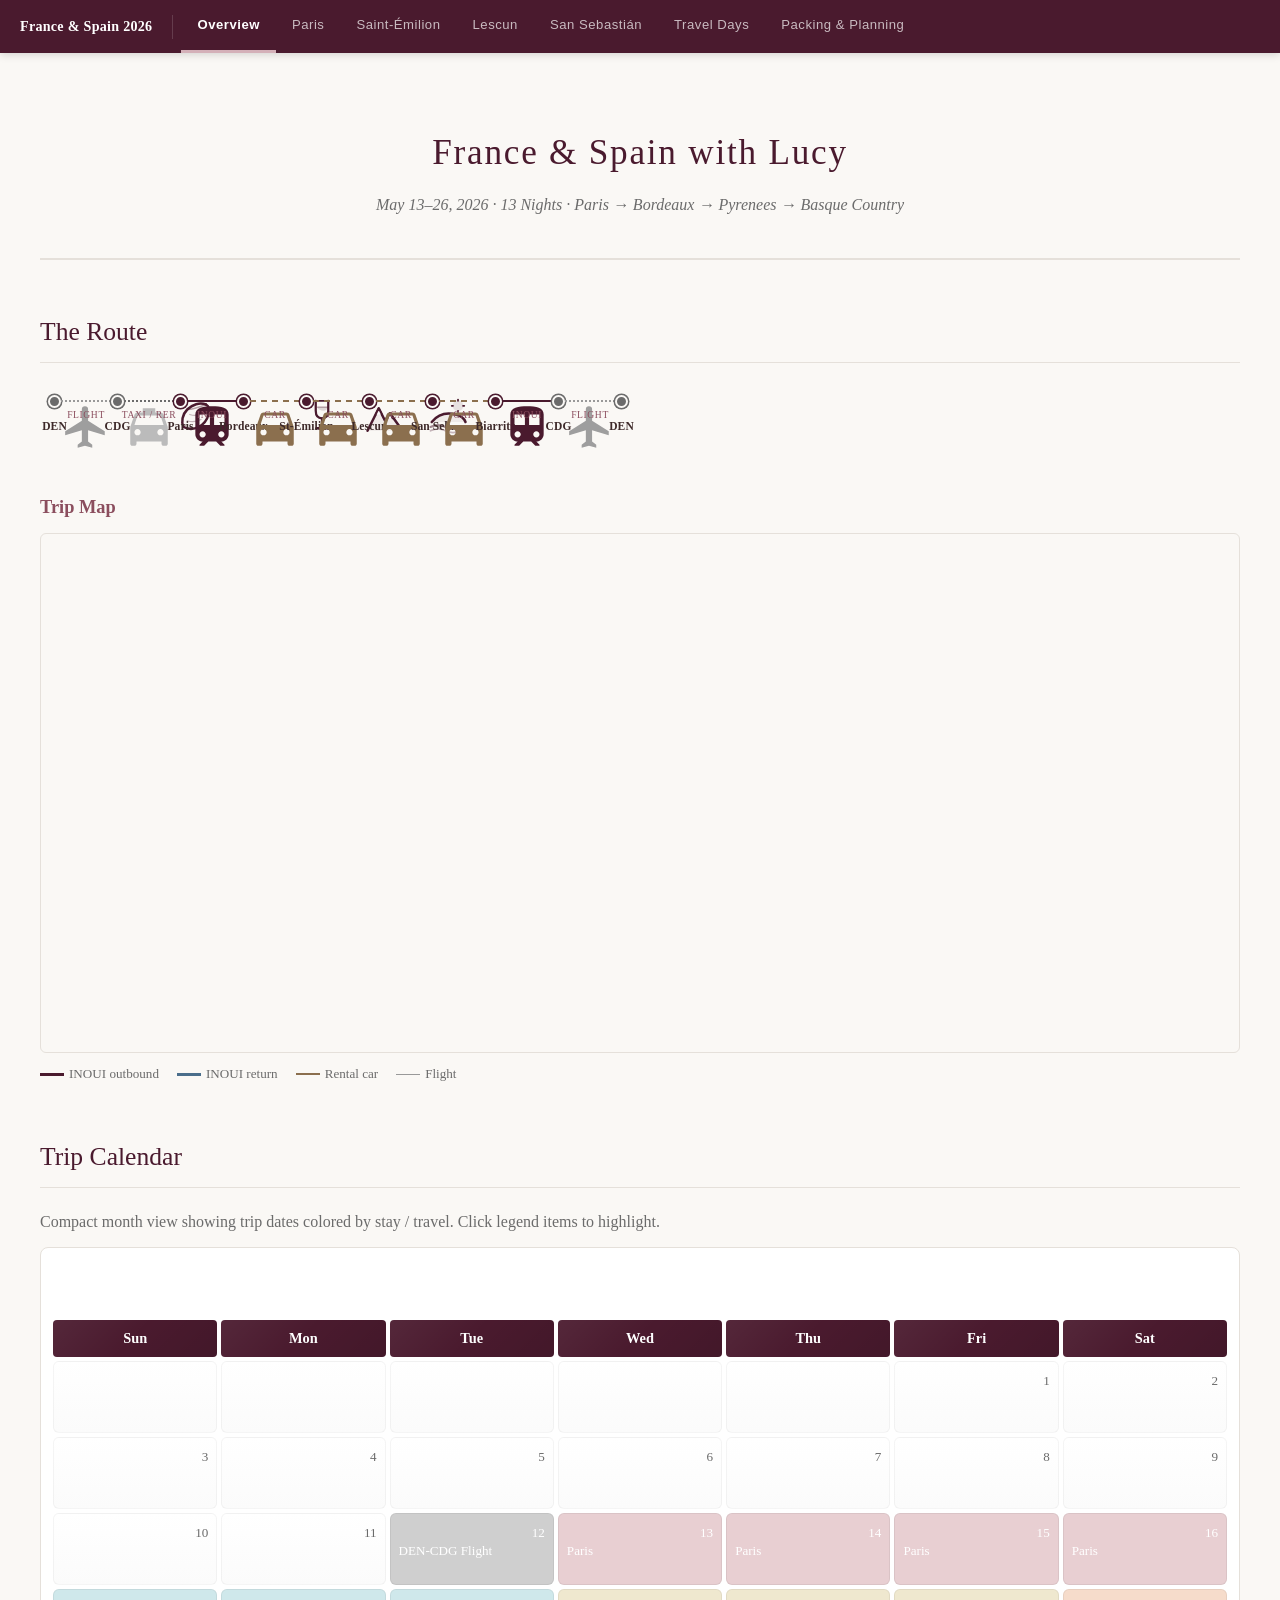
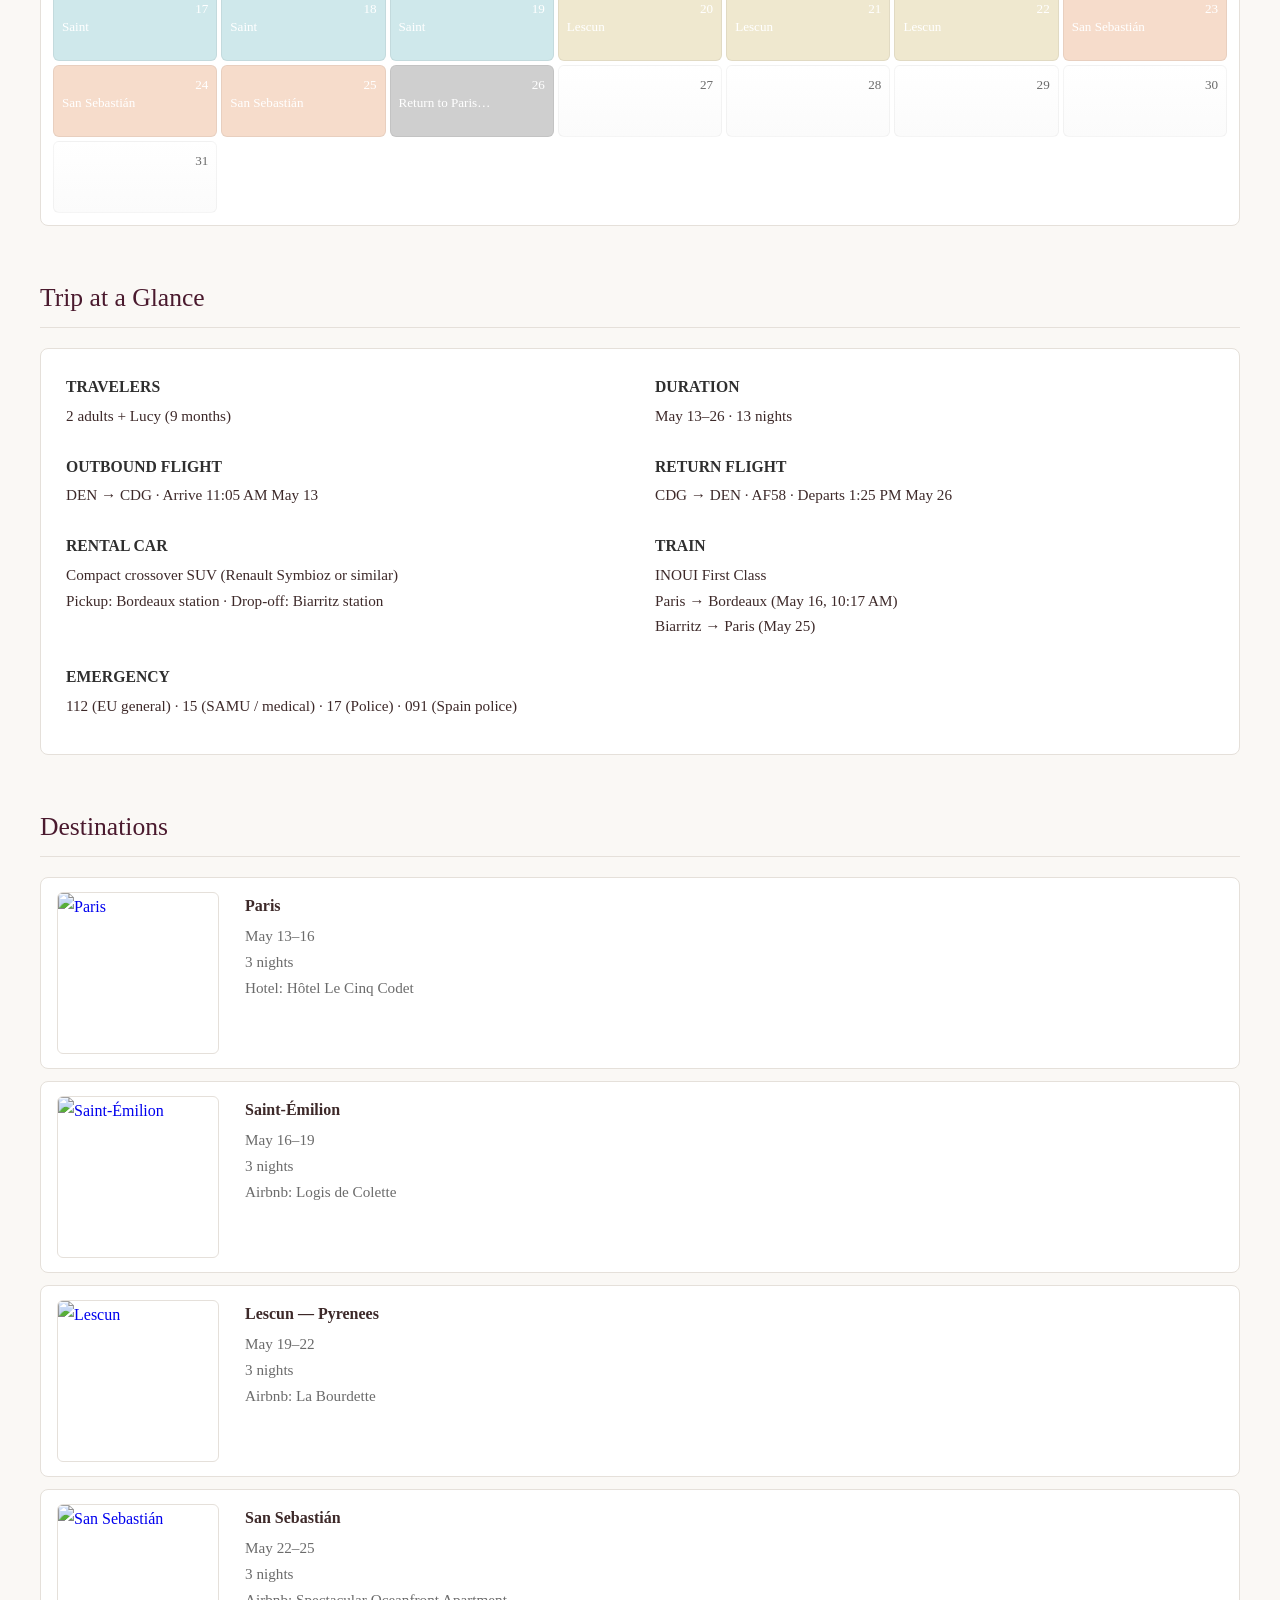
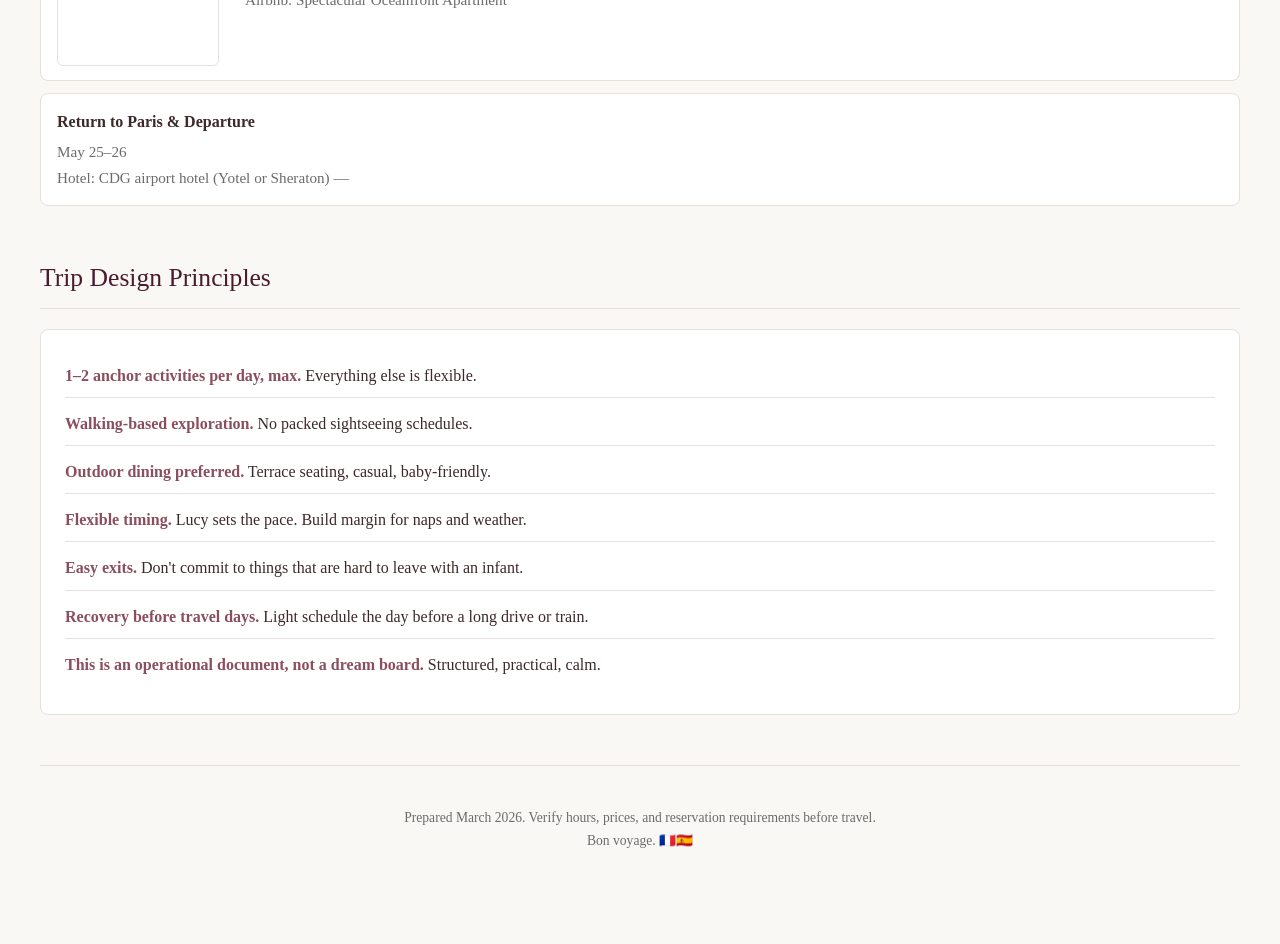
==== France_Spain_2026/index.html @ ffc5ddc9 "Calendar: remove legend, soften colors, full-width calendar, equal column widths" ====
<!DOCTYPE html>
<html lang="en">
<head>
<meta charset="UTF-8">
<meta name="viewport" content="width=device-width, initial-scale=1.0">
<title>France & Spain 2026 — Trip Overview</title>
<link rel="stylesheet" href="https://unpkg.com/leaflet@1.9.4/dist/leaflet.css" />
<script src="https://unpkg.com/leaflet@1.9.4/dist/leaflet.js"></script>
<link rel="stylesheet" href="styles.css">
<style>
/* Compact, readable quick-reference tables */
.compact-table{width:100%;border-collapse:separate;border-spacing:0;margin:8px 0;font-size:0.98em;}
.compact-table th{background:var(--cream);text-align:left;padding:8px 10px;font-weight:700;border-bottom:1px solid rgba(0,0,0,0.06);}
.compact-table td{padding:10px;border-bottom:1px solid rgba(0,0,0,0.04);vertical-align:top}
.compact-table tbody tr:nth-child(odd){background:rgba(0,0,0,0.02)}
.note{color:var(--muted);font-size:0.95em;line-height:1.3}
@media(max-width:720px){
  .compact-table thead{display:none}
  .compact-table, .compact-table tbody, .compact-table tr, .compact-table td{display:block;width:100%}
  .compact-table td{padding:8px 0;border-bottom:1px solid rgba(0,0,0,0.06)}
  .compact-table td:before{content:attr(data-label);font-weight:700;display:inline-block;width:110px}
}

/* Collapsible leg-card styling */
details.leg-card{background:white;border:1px solid var(--border);border-radius:8px;padding:8px;margin:12px 0}
details.leg-card summary{cursor:pointer;display:flex;align-items:flex-start;gap:10px;padding:6px 8px;list-style:none}
details.leg-card summary strong{font-size:1em}
details.leg-card .leg-body{padding:8px 0 0;color:var(--muted);font-size:0.95em}
details.leg-card[open]{box-shadow:0 4px 12px rgba(0,0,0,0.04)}

/* Field labels for reference cards (keep existing styling) */
.ref-card dt {
  font-weight:600;
  color:#2f2f2f;
  font-size:0.98em;
  letter-spacing:0.04px;
  margin-right:4px;
}

/* Field labels inside collapsed leg-card bodies: subtle, lowercase, dark grey */
details.leg-card .leg-body dt {
  font-weight:600;
  color:#4a4a4a;
  font-size:0.98em;
  letter-spacing:0.04px;
  margin-right:4px;
}


/* Destination thumbnail in summary */
.dest-thumb{width:162px;height:162px;object-fit:cover;border-radius:6px;border:1px solid var(--border);display:inline-block;margin-right:16px}

/* Lightbox for clickable thumbnails */
.dest-thumb{cursor:pointer}
.lightbox{position:fixed;inset:0;display:none;align-items:center;justify-content:center;background:rgba(0,0,0,0.75);z-index:2000}
.lightbox img{max-width:92%;max-height:86%;border-radius:8px;box-shadow:0 10px 30px rgba(0,0,0,0.6)}
.lightbox .close{position:absolute;top:18px;right:22px;color:white;font-size:22px;cursor:pointer}

/* Calendar styles */
#trip-calendar{display:grid;grid-template-columns:repeat(7,1fr);gap:6px;margin-top:12px}
.cal-day{background:linear-gradient(180deg, #fff 0%, #fbfbfb 100%);border:1px solid rgba(0,0,0,0.06);border-radius:8px;padding:8px;min-height:64px;position:relative}
.cal-day .day-num{position:absolute;top:6px;right:8px;font-size:0.85em;color:var(--muted)}
.event-pill{display:block;padding:6px 8px;border-radius:999px;color:white;font-weight:700;font-size:0.85em;margin-top:28px;white-space:nowrap;overflow:hidden;text-overflow:ellipsis}
.day-header{font-weight:700;text-align:center;color:var(--muted);font-size:0.9em}
#trip-calendar-wrap{border:1px solid var(--border);padding:12px;border-radius:8px;background:white}
#calendar-legend .legend-item{display:inline-flex;align-items:center;gap:8px;padding:6px 8px;border-radius:6px;border:1px solid rgba(0,0,0,0.04);background:#fff}
.legend-swatch{width:14px;height:14px;border-radius:3px;display:inline-block}

@media(max-width:720px){
  #trip-calendar{grid-template-columns:repeat(7,1fr);gap:6px}
  .cal-day{min-height:68px;padding:6px}
  .dest-thumb{width:96px;height:96px}
}

/* (two-column layout removed per user request) */

/* Tighter calendar: smaller cells, subtler pills */
#trip-calendar-wrap{max-width:none;width:100%}
#trip-calendar{display:grid;grid-template-columns:repeat(7,1fr);gap:4px;margin-top:10px;width:100%}
.cal-day{background:linear-gradient(180deg, #fff 0%, #fbfbfb 100%);border:1px solid rgba(0,0,0,0.04);border-radius:6px;padding:8px;min-height:72px;position:relative;transition:background 180ms ease;font-weight:400}
.cal-day .day-num{position:absolute;top:8px;right:8px;font-size:0.82em;color:var(--muted)}
.event-pill{display:block;padding:4px 6px;border-radius:6px;color:white;font-weight:700;font-size:0.78em;margin-top:22px;white-space:nowrap;overflow:hidden;text-overflow:ellipsis}
/* when a day is colored by JS, make the day number white for contrast */
.cal-day[style*="background:"] .day-num{color:#fff}
.event-label{color:#fff;font-weight:400}
/* Days of week header: white text on subtle dark band */
.day-header{font-weight:700;text-align:center;color:#fff;background:#4a1a2e;padding:6px 4px;border-radius:4px}

/* Hide legend entirely per preference */
#calendar-legend{display:none}
#calendar-legend .legend-item{display:inline-flex;align-items:center;gap:6px;padding:6px;border-radius:6px;border:1px solid rgba(0,0,0,0.04);background:#fff;font-size:0.88em}
.legend-swatch{width:12px;height:12px;border-radius:3px;display:inline-block}

</style>
</head>
<body>
<div class="container">

<!-- ========== HEADER ========== -->
<div class="hero">
  <h1>France &amp; Spain with Lucy</h1>
  <div class="subtitle">May 13–26, 2026 &middot; 13 Nights &middot; Paris → Bordeaux → Pyrenees → Basque Country</div>
</div>

<!-- ========== ROUTE OVERVIEW ========== -->
<section>
<h2>The Route</h2>

<div class="route-timeline">
  <div class="rt-stop muted"><span class="rt-name">DEN</span></div>
  <div class="rt-leg flight"><span class="rt-icon"><svg class="rt-svg" viewBox="0 0 24 24" fill="#9e9e9e"><path d="M21 16v-2l-8-5V3.5A1.5 1.5 0 0 0 11.5 2 1.5 1.5 0 0 0 10 3.5V9l-8 5v2l8-2.5V19l-2 1.5V22l3.5-1 3.5 1v-1.5L13 19v-5.5l8 2.5z"/></svg></span><span class="rt-mode">flight</span></div>
  <div class="rt-stop muted"><span class="rt-name">CDG</span></div>
  <div class="rt-leg transfer"><span class="rt-icon"><svg class="rt-svg" viewBox="0 0 24 24" fill="#bbb"><path d="M18.92 6.01C18.72 5.42 18.16 5 17.5 5H15V3H9v2H6.5c-.66 0-1.22.42-1.42 1.01L3 12v8c0 .55.45 1 1 1h1c.55 0 1-.45 1-1v-1h12v1c0 .55.45 1 1 1h1c.55 0 1-.45 1-1v-8l-2.08-5.99zM6.5 16c-.83 0-1.5-.67-1.5-1.5S5.67 13 6.5 13s1.5.67 1.5 1.5S7.33 16 6.5 16zm11 0c-.83 0-1.5-.67-1.5-1.5s.67-1.5 1.5-1.5 1.5.67 1.5 1.5-.67 1.5-1.5 1.5zM5 11l1.5-4.5h11L19 11H5z"/></svg></span><span class="rt-mode">taxi / RER</span></div>
  <div class="rt-stop stay"><span class="rt-dest-icon"><svg viewBox="0 0 32 32" width="40" height="40" fill="none" stroke="#4a1a2e" stroke-width="1.6" stroke-linecap="round" stroke-linejoin="round"><path d="M6 24 C4 20 5 14 9 10 C13 6 19 4 24 6" stroke-width="2"/><path d="M24 6 C26 7 27 10 26 14 C25 18 22 22 18 24 C14 26 10 26 6 24" stroke-width="2"/><path d="M9 10 C13 10 19 8 24 6" opacity="0.4" stroke-width="1.2"/><path d="M11 14 C14 15 18 15 22 13" opacity="0.3" stroke-width="1"/><path d="M9 19 C12 20 16 20 20 18" opacity="0.3" stroke-width="1"/></svg></span><span class="rt-name">Paris</span><span class="rt-nights"><span class="rt-nights-bars"><span class="rt-nights-bar"></span><span class="rt-nights-bar"></span><span class="rt-nights-bar"></span></span><span class="rt-nights-label">3 nights</span></span></div>
  <div class="rt-leg train"><span class="rt-icon"><svg class="rt-svg" viewBox="0 0 24 24" fill="#4a1a2e"><path d="M12 2c-4 0-8 .5-8 4v9.5C4 17.43 5.57 19 7.5 19L6 20.5v.5h2.23l2-2H14l2 2h2v-.5L16.5 19c1.93 0 3.5-1.57 3.5-3.5V6c0-3.5-3.58-4-8-4zM7.5 17c-.83 0-1.5-.67-1.5-1.5S6.67 14 7.5 14s1.5.67 1.5 1.5S8.33 17 7.5 17zm3.5-6H6V6h5v5zm2 0V6h5v5h-5zm3.5 6c-.83 0-1.5-.67-1.5-1.5s.67-1.5 1.5-1.5 1.5.67 1.5 1.5-.67 1.5-1.5 1.5z"/></svg></span><span class="rt-mode">INOUI</span></div>
  <div class="rt-stop"><span class="rt-name">Bordeaux</span></div>
  <div class="rt-leg car"><span class="rt-icon"><svg class="rt-svg" viewBox="0 0 24 24" fill="#8b6f4e"><path d="M18.92 6.01C18.72 5.42 18.16 5 17.5 5h-11c-.66 0-1.22.42-1.42 1.01L3 12v8c0 .55.45 1 1 1h1c.55 0 1-.45 1-1v-1h12v1c0 .55.45 1 1 1h1c.55 0 1-.45 1-1v-8l-2.08-5.99zM6.5 16c-.83 0-1.5-.67-1.5-1.5S5.67 13 6.5 13s1.5.67 1.5 1.5S7.33 16 6.5 16zm11 0c-.83 0-1.5-.67-1.5-1.5s.67-1.5 1.5-1.5 1.5.67 1.5 1.5-.67 1.5-1.5 1.5zM5 11l1.5-4.5h11L19 11H5z"/></svg></span><span class="rt-mode">car</span></div>
  <div class="rt-stop stay"><span class="rt-dest-icon"><svg viewBox="0 0 32 32" width="40" height="40" fill="none" stroke="#4a1a2e" stroke-linecap="round" stroke-linejoin="round"><path d="M11 3 L11 11 C11 15 13 17 16 17 C19 17 21 15 21 11 L21 3" stroke-width="1.8"/><path d="M11 3 L21 3" stroke-width="1.4"/><line x1="16" y1="17" x2="16" y2="25" stroke-width="1.8"/><line x1="11.5" y1="25" x2="20.5" y2="25" stroke-width="2"/><path d="M12 8 C13 10 15 11 17 11 C19 11 20 10 21 8" fill="#4a1a2e" opacity="0.15" stroke="none"/><path d="M12.5 8 L20.5 8" stroke-width="1" opacity="0.4"/></svg></span><span class="rt-name">St-Émilion</span><span class="rt-nights"><span class="rt-nights-bars"><span class="rt-nights-bar"></span><span class="rt-nights-bar"></span><span class="rt-nights-bar"></span></span><span class="rt-nights-label">3 nights</span></span></div>
  <div class="rt-leg car"><span class="rt-icon"><svg class="rt-svg" viewBox="0 0 24 24" fill="#8b6f4e"><path d="M18.92 6.01C18.72 5.42 18.16 5 17.5 5h-11c-.66 0-1.22.42-1.42 1.01L3 12v8c0 .55.45 1 1 1h1c.55 0 1-.45 1-1v-1h12v1c0 .55.45 1 1 1h1c.55 0 1-.45 1-1v-8l-2.08-5.99zM6.5 16c-.83 0-1.5-.67-1.5-1.5S5.67 13 6.5 13s1.5.67 1.5 1.5S7.33 16 6.5 16zm11 0c-.83 0-1.5-.67-1.5-1.5s.67-1.5 1.5-1.5 1.5.67 1.5 1.5-.67 1.5-1.5 1.5zM5 11l1.5-4.5h11L19 11H5z"/></svg></span><span class="rt-mode">car</span></div>
  <div class="rt-stop stay"><span class="rt-dest-icon"><svg viewBox="0 0 32 32" width="40" height="40" fill="none" stroke="#4a1a2e" stroke-linecap="round" stroke-linejoin="round"><path d="M2 27 L11 9 L16 19 L20 13 L30 27" stroke-width="2" fill="#4a1a2e" opacity="0.06"/><path d="M2 27 L11 9 L16 19 L20 13 L30 27" stroke-width="2"/><path d="M8.5 14 L11 9 L13.5 14" stroke-width="1.4" fill="white" opacity="0.9"/><path d="M18 17 L20 13 L22 17" stroke-width="1.4" fill="white" opacity="0.9"/></svg></span><span class="rt-name">Lescun</span><span class="rt-nights"><span class="rt-nights-bars"><span class="rt-nights-bar"></span><span class="rt-nights-bar"></span><span class="rt-nights-bar"></span></span><span class="rt-nights-label">3 nights</span></span></div>
  <div class="rt-leg car"><span class="rt-icon"><svg class="rt-svg" viewBox="0 0 24 24" fill="#8b6f4e"><path d="M18.92 6.01C18.72 5.42 18.16 5 17.5 5h-11c-.66 0-1.22.42-1.42 1.01L3 12v8c0 .55.45 1 1 1h1c.55 0 1-.45 1-1v-1h12v1c0 .55.45 1 1 1h1c.55 0 1-.45 1-1v-8l-2.08-5.99zM6.5 16c-.83 0-1.5-.67-1.5-1.5S5.67 13 6.5 13s1.5.67 1.5 1.5S7.33 16 6.5 16zm11 0c-.83 0-1.5-.67-1.5-1.5s.67-1.5 1.5-1.5 1.5.67 1.5 1.5-.67 1.5-1.5 1.5zM5 11l1.5-4.5h11L19 11H5z"/></svg></span><span class="rt-mode">car</span></div>
  <div class="rt-stop stay"><span class="rt-dest-icon"><svg viewBox="0 0 32 32" width="40" height="40" fill="none" stroke="#4a1a2e" stroke-linecap="round" stroke-linejoin="round"><circle cx="24" cy="7" r="3.5" stroke-width="1.6" fill="#4a1a2e" opacity="0.1"/><line x1="24" y1="2" x2="24" y2="3" stroke-width="1.4"/><line x1="24" y1="11" x2="24" y2="12" stroke-width="1.4"/><line x1="19" y1="7" x2="20" y2="7" stroke-width="1.4"/><line x1="28" y1="7" x2="29" y2="7" stroke-width="1.4"/><path d="M3 20 C8 14 14 12 22 14 C26 15 29 17 30 20" stroke-width="2" fill="#4a1a2e" opacity="0.06"/><path d="M3 20 C8 14 14 12 22 14 C26 15 29 17 30 20" stroke-width="2"/><path d="M2 24 C6 22 10 22 14 24 C18 26 22 26 26 24 C28 23 30 23 31 24" stroke-width="1.6" opacity="0.5"/><path d="M2 27 C6 25 10 25 14 27 C18 29 22 29 26 27 C28 26 30 26 31 27" stroke-width="1.4" opacity="0.3"/></svg></span><span class="rt-name">San Seb.</span><span class="rt-nights"><span class="rt-nights-bars"><span class="rt-nights-bar"></span><span class="rt-nights-bar"></span><span class="rt-nights-bar"></span></span><span class="rt-nights-label">3 nights</span></span></div>
  <div class="rt-leg car"><span class="rt-icon"><svg class="rt-svg" viewBox="0 0 24 24" fill="#8b6f4e"><path d="M18.92 6.01C18.72 5.42 18.16 5 17.5 5h-11c-.66 0-1.22.42-1.42 1.01L3 12v8c0 .55.45 1 1 1h1c.55 0 1-.45 1-1v-1h12v1c0 .55.45 1 1 1h1c.55 0 1-.45 1-1v-8l-2.08-5.99zM6.5 16c-.83 0-1.5-.67-1.5-1.5S5.67 13 6.5 13s1.5.67 1.5 1.5S7.33 16 6.5 16zm11 0c-.83 0-1.5-.67-1.5-1.5s.67-1.5 1.5-1.5 1.5.67 1.5 1.5-.67 1.5-1.5 1.5zM5 11l1.5-4.5h11L19 11H5z"/></svg></span><span class="rt-mode">car</span></div>
  <div class="rt-stop"><span class="rt-name">Biarritz</span></div>
  <div class="rt-leg train"><span class="rt-icon"><svg class="rt-svg" viewBox="0 0 24 24" fill="#4a1a2e"><path d="M12 2c-4 0-8 .5-8 4v9.5C4 17.43 5.57 19 7.5 19L6 20.5v.5h2.23l2-2H14l2 2h2v-.5L16.5 19c1.93 0 3.5-1.57 3.5-3.5V6c0-3.5-3.58-4-8-4zM7.5 17c-.83 0-1.5-.67-1.5-1.5S6.67 14 7.5 14s1.5.67 1.5 1.5S8.33 17 7.5 17zm3.5-6H6V6h5v5zm2 0V6h5v5h-5zm3.5 6c-.83 0-1.5-.67-1.5-1.5s.67-1.5 1.5-1.5 1.5.67 1.5 1.5-.67 1.5-1.5 1.5z"/></svg></span><span class="rt-mode">INOUI</span></div>
  <div class="rt-stop muted"><span class="rt-name">CDG</span></div>
  <div class="rt-leg flight"><span class="rt-icon"><svg class="rt-svg" viewBox="0 0 24 24" fill="#9e9e9e"><path d="M21 16v-2l-8-5V3.5A1.5 1.5 0 0 0 11.5 2 1.5 1.5 0 0 0 10 3.5V9l-8 5v2l8-2.5V19l-2 1.5V22l3.5-1 3.5 1v-1.5L13 19v-5.5l8 2.5z"/></svg></span><span class="rt-mode">flight</span></div>
  <div class="rt-stop muted"><span class="rt-name">DEN</span></div>
</div>

<!-- Full trip map -->
<h3>Trip Map</h3>
<div id="map-trip" class="day-map" style="height:520px;"></div>
<div class="map-legend">
  <span style="display:inline-flex;align-items:center;gap:5px;"><span style="display:inline-block;width:24px;height:3px;background:#4a1a2e;"></span> INOUI outbound</span>
  <span style="display:inline-flex;align-items:center;gap:5px;"><span style="display:inline-block;width:24px;height:3px;background:#4a6e8b;"></span> INOUI return</span>
  <span style="display:inline-flex;align-items:center;gap:5px;"><span style="display:inline-block;width:24px;height:3px;background:#8b6f4e;border-top:2px dashed #8b6f4e;height:0;"></span> Rental car</span>
  <span style="display:inline-flex;align-items:center;gap:5px;"><span style="display:inline-block;width:24px;height:3px;background:#999;border-top:1px dotted #999;height:0;"></span> Flight</span>
</div>
</section>

<!-- ========== TRIP CALENDAR ========== -->
<section>
<h2>Trip Calendar</h2>
<p style="margin-top:0;color:var(--muted);">Compact month view showing trip dates colored by stay / travel. Click legend items to highlight.</p>
  <div id="trip-calendar-wrap" style="max-width:100%;width:100%;">
  <div id="trip-calendar" aria-hidden="false"></div>
</div>
</section>

<!-- ========== TRIP AT A GLANCE ========== -->
<section>
<h2>Trip at a Glance</h2>

<dl class="ref-card">
  <div>
    <dt>Travelers</dt>
    <dd>2 adults + Lucy (9 months)</dd>
  </div>
  <div>
    <dt>Duration</dt>
    <dd>May 13–26 &middot; 13 nights</dd>
  </div>
  <div>
    <dt>Outbound Flight</dt>
    <dd>DEN → CDG &middot; Arrive 11:05 AM May 13</dd>
  </div>
  <div>
    <dt>Return Flight</dt>
    <dd>CDG → DEN &middot; AF58 &middot; Departs 1:25 PM May 26</dd>
  </div>
  <div>
    <dt>Rental Car</dt>
    <dd>Compact crossover SUV (Renault Symbioz or similar)<br>Pickup: Bordeaux station &middot; Drop-off: Biarritz station</dd>
  </div>
  <div>
    <dt>Train</dt>
    <dd>INOUI First Class<br>Paris → Bordeaux (May 16, 10:17 AM)<br>Biarritz → Paris (May 25)</dd>
  </div>
  <div class="full">
    <dt>Emergency</dt>
    <dd>112 (EU general) · 15 (SAMU / medical) · 17 (Police) · 091 (Spain police)</dd>
  </div>
</dl>
</section>

<!-- ========== DESTINATION CARDS ========== -->
<section>
<h2>Destinations</h2>

<!-- Paris -->
<dl class="leg-card">
  <h3><a href="paris.html"><svg viewBox="0 0 32 32" width="18" height="18" style="vertical-align:middle;margin-right:8px;" fill="none" stroke="#4a1a2e" stroke-width="1.6" stroke-linecap="round" stroke-linejoin="round"><path d="M6 24 C4 20 5 14 9 10 C13 6 19 4 24 6" stroke-width="2"/><path d="M24 6 C26 7 27 10 26 14 C25 18 22 22 18 24 C14 26 10 26 6 24" stroke-width="2"/><path d="M9 10 C13 10 19 8 24 6" opacity="0.4" stroke-width="1.2"/><path d="M11 14 C14 15 18 15 22 13" opacity="0.3" stroke-width="1"/><path d="M9 19 C12 20 16 20 20 18" opacity="0.3" stroke-width="1"/></svg>Paris</a></h3>
  <img src="paris_hotel.jpg" alt="Paris" style="display:block;max-width:140px;border-radius:8px;margin:8px 0;">
  <div>
    <dt>Dates</dt>
    <dd>May 13–16 &middot; 3 nights</dd>
  </div>
  <div>
    <dt>Lodging</dt>
    <dd><a href="https://2lcollection.com/en/cinq-codet.html?utm_source=google&utm_medium=performance_max&utm_campaign=pmax_meta_io&gad_source=1&gad_campaignid=23594792772&gbraid=0AAAAA-RV0hx1NMrc89rNOGt_bLStwegxd&gclid=Cj0KCQjwgr_NBhDFARIsAHiUWr784NmEJux1RLLdEJEQknwmftVxYiQOeCORzOwuMe1Gaf1Jjqu2FdQaAs78EALw_wcB" target="_blank" style="color:var(--accent);"><strong>Hôtel Le Cinq Codet</strong></a><br>Spa Suite<br>5 Rue Louis Codet, 75007</dd>
  </div>
  <div>
    <dt>Arrival</dt>
    <dd>CDG Airport &middot; Taxi or RER B to hotel</dd>
  </div>
  <div>
    <dt>Departure</dt>
    <dd>INOUI to Bordeaux &middot; 10:17 AM from Montparnasse</dd>
  </div>
  <div class="full">
    <dt>Climate</dt>
    <dd>50–66°F avg · Variable · 30–40% rain chance · 15+ hrs daylight</dd>
  </div>
  <div class="full">
    <dt>Anchors</dt>
    <dd>Eiffel Tower walk · Angelina hot chocolate · Louvre exterior · Pont Alexandre III · Notre-Dame · Seine at golden hour</dd>
  </div>
</dl>

<!-- Saint-Émilion -->
<dl class="leg-card">
  <h3><a href="saint-emilion.html"><svg viewBox="0 0 32 32" width="18" height="18" style="vertical-align:middle;margin-right:8px;" fill="none" stroke="#4a1a2e" stroke-linecap="round" stroke-linejoin="round"><path d="M11 3 L11 11 C11 15 13 17 16 17 C19 17 21 15 21 11 L21 3" stroke-width="1.8"/><path d="M11 3 L21 3" stroke-width="1.4"/><line x1="16" y1="17" x2="16" y2="25" stroke-width="1.8"/><line x1="11.5" y1="25" x2="20.5" y2="25" stroke-width="2"/><path d="M12 8 C13 10 15 11 17 11 C19 11 20 10 21 8" fill="#4a1a2e" opacity="0.15" stroke="none"/><path d="M12.5 8 L20.5 8" stroke-width="1" opacity="0.4"/></svg>Saint-Émilion</a></h3>
  <img src="saint_emilion_airbnb.avif" alt="Saint-Émilion" style="display:block;max-width:140px;border-radius:8px;margin:8px 0;">
  <div>
    <dt>Dates</dt>
    <dd>May 16–19 &middot; 3 nights</dd>
  </div>
  <div>
    <dt>Lodging</dt>
    <dd><a href="https://www.airbnb.com/rooms/49530637" target="_blank" style="color:var(--accent);"><strong>Logis de Colette</strong></a><br>7 Mazerat<br>Hosted by Xavier · Couvent des Jacobins</dd>
  </div>
  <div>
    <dt>Arrival</dt>
    <dd>INOUI Bordeaux → rental car → drive (~45 min)</dd>
  </div>
  <div>
    <dt>Departure</dt>
    <dd>Drive to Lescun (~3.5 hrs)</dd>
  </div>
  <div class="full">
    <dt>Climate</dt>
    <dd>55–72°F · Warmer than Paris · Expect sun with possible afternoon showers</dd>
  </div>
  <div class="full">
    <dt>Anchors</dt>
    <dd>Medieval village walk · Vineyard views · Wine tasting · Village dining</dd>
  </div>
</dl>

<!-- Lescun -->
<dl class="leg-card">
  <h3><a href="lescun.html"><svg viewBox="0 0 32 32" width="18" height="18" style="vertical-align:middle;margin-right:8px;" fill="none" stroke="#4a1a2e" stroke-linecap="round" stroke-linejoin="round"><path d="M2 27 L11 9 L16 19 L20 13 L30 27" stroke-width="2" fill="#4a1a2e" opacity="0.06"/><path d="M2 27 L11 9 L16 19 L20 13 L30 27" stroke-width="2"/><path d="M8.5 14 L11 9 L13.5 14" stroke-width="1.4" fill="white" opacity="0.9"/><path d="M18 17 L20 13 L22 17" stroke-width="1.4" fill="white" opacity="0.9"/></svg>Lescun — Pyrenees</a></h3>
  <img src="lescun_airbnb.jpeg" alt="Lescun" style="display:block;max-width:140px;border-radius:8px;margin:8px 0;">
  <div>
    <dt>Dates</dt>
    <dd>May 19–22 &middot; 3 nights</dd>
  </div>
  <div>
    <dt>Lodging</dt>
    <dd><a href="https://www.airbnb.com/rooms/868707663926540204" target="_blank" style="color:var(--accent);"><strong>La Bourdette</strong></a><br>1745 D340<br>Renovated sheepfold · Hosted by Thierry</dd>
  </div>
  <div>
    <dt>Arrival</dt>
    <dd>Drive from Saint-Émilion (~3.5 hrs)</dd>
  </div>
  <div>
    <dt>Departure</dt>
    <dd>Drive to San Sebastián (~2.5 hrs via Pamplona)</dd>
  </div>
  <div class="full">
    <dt>Climate</dt>
    <dd>45–65°F · Cool mornings · Mountain weather variable · Rain gear essential</dd>
  </div>
  <div class="full">
    <dt>Anchors</dt>
    <dd>Cirque de Lescun views · Day hikes with carrier · Village walks · Mountain quiet</dd>
  </div>
</dl>

<!-- San Sebastián -->
<dl class="leg-card">
  <h3><a href="san-sebastian.html"><svg viewBox="0 0 32 32" width="18" height="18" style="vertical-align:middle;margin-right:8px;" fill="none" stroke="#4a1a2e" stroke-linecap="round" stroke-linejoin="round"><circle cx="24" cy="7" r="3.5" stroke-width="1.6" fill="#4a1a2e" opacity="0.1"/><line x1="24" y1="2" x2="24" y2="3" stroke-width="1.4"/><line x1="24" y1="11" x2="24" y2="12" stroke-width="1.4"/><line x1="19" y1="7" x2="20" y2="7" stroke-width="1.4"/><line x1="28" y1="7" x2="29" y2="7" stroke-width="1.4"/><path d="M3 20 C8 14 14 12 22 14 C26 15 29 17 30 20" stroke-width="2" fill="#4a1a2e" opacity="0.06"/><path d="M3 20 C8 14 14 12 22 14 C26 15 29 17 30 20" stroke-width="2"/><path d="M2 24 C6 22 10 22 14 24 C18 26 22 26 26 24 C28 23 30 23 31 24" stroke-width="1.6" opacity="0.5"/><path d="M2 27 C6 25 10 25 14 27 C18 29 22 29 26 27 C28 26 30 26 31 27" stroke-width="1.4" opacity="0.3"/></svg>San Sebastián</a></h3>
  <img src="donostia_hero.png" alt="San Sebastián" style="display:block;max-width:140px;border-radius:8px;margin:8px 0;">
  <div>
    <dt>Dates</dt>
    <dd>May 22–25 &middot; 3 nights</dd>
  </div>
  <div>
    <dt>Lodging</dt>
    <dd><a href="https://www.airbnb.com/rooms/686750646965374617?source_impression_id=p3_1773153034_P3gl-lNBiRkUQobw" target="_blank" style="color:var(--accent);"><strong>Spectacular Oceanfront Apartment</strong></a><br>
    Free private parking · Check-in: 6:00 PM - 11:00 PM · Checkout before 11:00 AM<br>
    Mirakontxa Pasealekua, 17, Donostia-San Sebastian, Euskadi 20007</dd>
  </div>
  <div>
    <dt>Arrival</dt>
    <dd>Drive from Lescun (~2.5 hrs via Pamplona)</dd>
  </div>
  <div>
    <dt>Departure</dt>
    <dd>Drive to Biarritz (~35 min) → drop car → INOUI to Paris</dd>
  </div>
  <div class="full">
    <dt>Climate</dt>
    <dd>52–68°F · Coastal · Higher rain probability · Cool mornings</dd>
  </div>
  <div class="full">
    <dt>Anchors</dt>
    <dd>La Concha beach walk · Pintxos crawl · Monte Urgull · Parte Vieja (Old Town)</dd>
  </div>
</dl>

<!-- Travel / Return Day -->
<dl class="leg-card">
  <h3><a href="travel-days.html"><svg class="rt-svg" viewBox="0 0 24 24" width="18" height="18" style="vertical-align:middle;margin-right:8px;" fill="#9e9e9e"><path d="M21 16v-2l-8-5V3.5A1.5 1.5 0 0 0 11.5 2 1.5 1.5 0 0 0 10 3.5V9l-8 5v2l8-2.5V19l-2 1.5V22l3.5-1 3.5 1v-1.5L13 19v-5.5l8 2.5z"/></svg>Return to Paris &amp; Departure</a></h3>
  <div>
    <dt>Dates</dt>
    <dd>May 25–26</dd>
  </div>
  <div>
    <dt>Lodging</dt>
    <dd>CDG airport hotel (Yotel or Sheraton) — <em>not yet booked</em></dd>
  </div>
  <div class="full">
    <dt>Route</dt>
    <dd>San Sebastián → Biarritz (car drop) → INOUI to Paris Montparnasse (~4.5 hrs) → taxi to CDG hotel → fly home May 26</dd>
  </div>
</dl>

</section>

<!-- ========== DESIGN PRINCIPLES ========== -->
<section>
<h2>Trip Design Principles</h2>
<div style="background:white; border:1px solid var(--border); border-radius:8px; padding:24px; margin:16px 0;">
<ul style="list-style:none; margin:0; padding:0;">
  <li style="padding:8px 0; border-bottom:1px solid var(--border);"><strong style="color:var(--accent);">1–2 anchor activities per day, max.</strong> Everything else is flexible.</li>
  <li style="padding:8px 0; border-bottom:1px solid var(--border);"><strong style="color:var(--accent);">Walking-based exploration.</strong> No packed sightseeing schedules.</li>
  <li style="padding:8px 0; border-bottom:1px solid var(--border);"><strong style="color:var(--accent);">Outdoor dining preferred.</strong> Terrace seating, casual, baby-friendly.</li>
  <li style="padding:8px 0; border-bottom:1px solid var(--border);"><strong style="color:var(--accent);">Flexible timing.</strong> Lucy sets the pace. Build margin for naps and weather.</li>
  <li style="padding:8px 0; border-bottom:1px solid var(--border);"><strong style="color:var(--accent);">Easy exits.</strong> Don't commit to things that are hard to leave with an infant.</li>
  <li style="padding:8px 0; border-bottom:1px solid var(--border);"><strong style="color:var(--accent);">Recovery before travel days.</strong> Light schedule the day before a long drive or train.</li>
  <li style="padding:8px 0;"><strong style="color:var(--accent);">This is an operational document, not a dream board.</strong> Structured, practical, calm.</li>
</ul>
</div>
</section>

<!-- ========== FOOTER ========== -->
<div style="text-align:center; padding:40px 0 20px; border-top:1px solid var(--border); margin-top:50px;">
  <p style="font-size:0.85em; color:var(--muted);">Prepared March 2026. Verify hours, prices, and reservation requirements before travel.<br>
  Bon voyage. 🇫🇷🇪🇸</p>
</div>

</div>
<script>
(function() {
  var navy = '#4a1a2e';
  var returnBlue = '#4a6e8b';
  var carColor = '#8b6f4e';
  var flightColor = '#999';
  var tileUrl = 'https://{s}.basemaps.cartocdn.com/light_all/{z}/{x}/{y}{r}.png';
  var tileAttr = '&copy; <a href="https://www.openstreetmap.org/copyright">OSM</a> &copy; <a href="https://carto.com/">CARTO</a>';

  function svgIcon(svgHtml, size) {
    var s = size || 38;
    return L.divIcon({
      className: '',
      html: '<div style="width:' + s + 'px;height:' + s + 'px;display:flex;align-items:center;justify-content:center;background:white;border-radius:50%;border:2px solid #4a1a2e;box-shadow:0 1px 4px rgba(0,0,0,0.18);">' + svgHtml + '</div>',
      iconSize: [s, s],
      iconAnchor: [s/2, s/2],
      popupAnchor: [0, -s/2]
    });
  }

  // Locations
  var cdg     = [49.0097, 2.5479];
  var paris   = [48.8548, 2.3083];  // Le Cinq Codet
  var montpar = [48.8408, 2.3188];  // Gare Montparnasse
  var bordx   = [44.8270, -0.5580]; // Bordeaux Saint-Jean
  var stemil  = [44.8880, -0.1620]; // Logis de Colette
  var lescun  = [42.9440, -0.6340]; // La Bourdette
  var sanSeb  = [43.3183, -1.9850]; // San Sebastián
  var biarr   = [43.4690, -1.5580]; // Biarritz station

  var m = L.map('map-trip', {scrollWheelZoom: true}).setView([45.5, 0.5], 6);
  L.tileLayer(tileUrl, {attribution: tileAttr, maxZoom: 18}).addTo(m);

  // --- Markers ---
  L.marker(cdg, {icon: svgIcon('<svg viewBox=\"0 0 24 24\" width=\"18\" height=\"18\" fill=\"#666\"><path d=\"M21 16v-2l-8-5V3.5A1.5 1.5 0 0 0 11.5 2 1.5 1.5 0 0 0 10 3.5V9l-8 5v2l8-2.5V19l-2 1.5V22l3.5-1 3.5 1v-1.5L13 19v-5.5l8 2.5z\"/></svg>', 36)}).addTo(m).bindPopup('<strong>CDG Airport</strong><br>Arrive May 13 · Depart May 26');
  L.marker(paris, {icon: svgIcon('<svg viewBox=\"0 0 32 32\" width=\"22\" height=\"22\" fill=\"none\" stroke=\"#4a1a2e\" stroke-width=\"1.6\" stroke-linecap=\"round\" stroke-linejoin=\"round\"><path d=\"M6 24 C4 20 5 14 9 10 C13 6 19 4 24 6\" stroke-width=\"2\"/><path d=\"M24 6 C26 7 27 10 26 14 C25 18 22 22 18 24 C14 26 10 26 6 24\" stroke-width=\"2\"/><path d=\"M9 10 C13 10 19 8 24 6\" opacity=\"0.4\" stroke-width=\"1.2\"/><path d=\"M11 14 C14 15 18 15 22 13\" opacity=\"0.3\" stroke-width=\"1\"/><path d=\"M9 19 C12 20 16 20 20 18\" opacity=\"0.3\" stroke-width=\"1\"/></svg>', 42)}).addTo(m).bindPopup('<strong>Paris</strong><br>H\u00f4tel Le Cinq Codet<br>May 13\u201316 · 3 nights');
  L.marker(bordx, {icon: svgIcon('<svg viewBox=\"0 0 24 24\" width=\"18\" height=\"18\" fill=\"#4a1a2e\"><path d=\"M12 2c-4 0-8 .5-8 4v9.5C4 17.43 5.57 19 7.5 19L6 20.5v.5h2.23l2-2H14l2 2h2v-.5L16.5 19c1.93 0 3.5-1.57 3.5-3.5V6c0-3.5-3.58-4-8-4zM7.5 17c-.83 0-1.5-.67-1.5-1.5S6.67 14 7.5 14s1.5.67 1.5 1.5S8.33 17 7.5 17zm3.5-6H6V6h5v5zm2 0V6h5v5h-5zm3.5 6c-.83 0-1.5-.67-1.5-1.5s.67-1.5 1.5-1.5 1.5.67 1.5 1.5-.67 1.5-1.5 1.5z\"/></svg>', 34)}).addTo(m).bindPopup('<strong>Bordeaux Saint-Jean</strong><br>INOUI arrival · Car pickup');
  L.marker(stemil, {icon: svgIcon('<svg viewBox=\"0 0 32 32\" width=\"22\" height=\"22\" fill=\"none\" stroke=\"#4a1a2e\" stroke-linecap=\"round\" stroke-linejoin=\"round\"><path d=\"M11 3 L11 11 C11 15 13 17 16 17 C19 17 21 15 21 11 L21 3\" stroke-width=\"1.8\"/><path d=\"M11 3 L21 3\" stroke-width=\"1.4\"/><line x1=\"16\" y1=\"17\" x2=\"16\" y2=\"25\" stroke-width=\"1.8\"/><line x1=\"11.5\" y1=\"25\" x2=\"20.5\" y2=\"25\" stroke-width=\"2\"/><path d=\"M12 8 C13 10 15 11 17 11 C19 11 20 10 21 8\" fill=\"#4a1a2e\" opacity=\"0.15\" stroke=\"none\"/><path d=\"M12.5 8 L20.5 8\" stroke-width=\"1\" opacity=\"0.4\"/></svg>', 42)}).addTo(m).bindPopup('<strong>Saint-\u00c9milion</strong><br>Logis de Colette<br>May 16\u201319 · 3 nights');
  L.marker(lescun, {icon: svgIcon('<svg viewBox=\"0 0 32 32\" width=\"22\" height=\"22\" fill=\"none\" stroke=\"#4a1a2e\" stroke-linecap=\"round\" stroke-linejoin=\"round\"><path d=\"M2 27 L11 9 L16 19 L20 13 L30 27\" stroke-width=\"2\" fill=\"#4a1a2e\" opacity=\"0.06\"/><path d=\"M2 27 L11 9 L16 19 L20 13 L30 27\" stroke-width=\"2\"/><path d=\"M8.5 14 L11 9 L13.5 14\" stroke-width=\"1.4\" fill=\"white\" opacity=\"0.9\"/><path d=\"M18 17 L20 13 L22 17\" stroke-width=\"1.4\" fill=\"white\" opacity=\"0.9\"/></svg>', 42)}).addTo(m).bindPopup('<strong>Lescun</strong><br>La Bourdette<br>May 19\u201322 · 3 nights');
  L.marker(sanSeb, {icon: svgIcon('<svg viewBox=\"0 0 32 32\" width=\"22\" height=\"22\" fill=\"none\" stroke=\"#4a1a2e\" stroke-linecap=\"round\" stroke-linejoin=\"round\"><circle cx=\"24\" cy=\"7\" r=\"3.5\" stroke-width=\"1.6\" fill=\"#4a1a2e\" opacity=\"0.1\"/><line x1=\"24\" y1=\"2\" x2=\"24\" y2=\"3\" stroke-width=\"1.4\"/><line x1=\"24\" y1=\"11\" x2=\"24\" y2=\"12\" stroke-width=\"1.4\"/><line x1=\"19\" y1=\"7\" x2=\"20\" y2=\"7\" stroke-width=\"1.4\"/><line x1=\"28\" y1=\"7\" x2=\"29\" y2=\"7\" stroke-width=\"1.4\"/><path d=\"M3 20 C8 14 14 12 22 14 C26 15 29 17 30 20\" stroke-width=\"2\" fill=\"#4a1a2e\" opacity=\"0.06\"/><path d=\"M3 20 C8 14 14 12 22 14 C26 15 29 17 30 20\" stroke-width=\"2\"/><path d=\"M2 24 C6 22 10 22 14 24 C18 26 22 26 26 24 C28 23 30 23 31 24\" stroke-width=\"1.6\" opacity=\"0.5\"/><path d=\"M2 27 C6 25 10 25 14 27 C18 29 22 29 26 27 C28 26 30 26 31 27\" stroke-width=\"1.4\" opacity=\"0.3\"/></svg>', 42)}).addTo(m).bindPopup('<strong>San Sebasti\u00e1n</strong><br>May 22\u201325 · 3 nights');
  L.marker(biarr, {icon: svgIcon('<svg viewBox=\"0 0 24 24\" width=\"18\" height=\"18\" fill=\"#4a1a2e\"><path d=\"M12 2c-4 0-8 .5-8 4v9.5C4 17.43 5.57 19 7.5 19L6 20.5v.5h2.23l2-2H14l2 2h2v-.5L16.5 19c1.93 0 3.5-1.57 3.5-3.5V6c0-3.5-3.58-4-8-4zM7.5 17c-.83 0-1.5-.67-1.5-1.5S6.67 14 7.5 14s1.5.67 1.5 1.5S8.33 17 7.5 17zm3.5-6H6V6h5v5zm2 0V6h5v5h-5zm3.5 6c-.83 0-1.5-.67-1.5-1.5s.67-1.5 1.5-1.5 1.5.67 1.5 1.5-.67 1.5-1.5 1.5z\"/></svg>', 34)}).addTo(m).bindPopup('<strong>Biarritz</strong><br>Car drop-off · INOUI to Paris');

  // --- Flight legs (dotted, gray) ---
  L.polyline([cdg, paris], {
    color: flightColor, weight: 2, opacity: 0.5, dashArray: '4,8', lineCap: 'round'
  }).addTo(m);

  // --- INOUI legs (solid, navy) ---
  // Paris Montparnasse → Bordeaux Saint-Jean
  L.polyline([
    montpar, [48.45, 1.80], [47.80, 1.20], [47.00, 0.60],
    [46.30, 0.10], [45.60, -0.30], [45.10, -0.45], bordx
  ], {
    color: navy, weight: 3.5, opacity: 0.7, lineCap: 'round'
  }).addTo(m).bindPopup('<strong>INOUI Outbound</strong><br>Paris Montparnasse \u2192 Bordeaux<br>10:17 AM \u00b7 ~2h10');

  // Biarritz → Paris (return INOUI — offset east, steel blue)
  L.polyline([
    biarr, [43.72, -1.18], [44.22, -0.76], [44.82, -0.40],
    [45.52, -0.12], [46.32, 0.28], [47.02, 0.78],
    [47.82, 1.38], [48.48, 1.96], montpar
  ], {
    color: returnBlue, weight: 3.5, opacity: 0.7, lineCap: 'round'
  }).addTo(m).bindPopup('<strong>INOUI Return</strong><br>Biarritz \u2192 Paris<br>~4.5 hrs');

  // Label for INOUI
  var inouiLabel1 = L.divIcon({
    className: '',
    html: '<div style="font-size:11px;font-weight:700;color:#4a1a2e;background:rgba(255,255,255,0.9);padding:2px 6px;border-radius:4px;border:1px solid #4a1a2e;white-space:nowrap;">INOUI</div>',
    iconSize: [50, 20],
    iconAnchor: [25, 10]
  });
  L.marker([46.30, 0.10], {icon: inouiLabel1, interactive: false}).addTo(m);

  // --- Rental car legs (dashed, warm brown) ---
  // Bordeaux → Saint-Émilion (A630 ring road → A89 east → D936 via Libourne)
  L.polyline([
    [44.827, -0.558], [44.8457, -0.5386], [44.8533, -0.5384], [44.8586, -0.5302],
    [44.8633, -0.5299], [44.8683, -0.5047], [44.8673, -0.4488], [44.8778, -0.4175],
    [44.8752, -0.3993], [44.884, -0.3217], [44.8792, -0.2964], [44.8703, -0.2782],
    [44.8672, -0.2474], [44.8731, -0.2327], [44.8882, -0.2185], [44.9104, -0.2128],
    [44.9099, -0.1841], [44.8954, -0.1547]
  ], {
    color: carColor, weight: 3, opacity: 0.65, dashArray: '8,6', lineCap: 'round'
  }).addTo(m).bindPopup('<strong>Rental Car</strong><br>Bordeaux \u2192 Saint-\u00c9milion<br>~45 min');

  // Saint-Émilion → Lescun (A89 west → A630 → A62 south → A65 → Oloron → Aspe Valley)
  var oloron = [43.194, -0.616];
  L.polyline([
    [44.888, -0.1618], [44.6905, -0.0885], [44.5423, -0.2669], [44.5292, -0.1944],
    [44.4357, -0.2597], [44.3439, -0.2214], [44.29, -0.2303], [44.1078, -0.2789],
    [43.9401, -0.3921], [43.7772, -0.2732], [43.6372, -0.299], [43.5005, -0.2814],
    [43.3925, -0.3808], [43.3045, -0.3682], [43.1654, -0.4418], [43.1964, -0.6199],
    [43.0002, -0.5974], [42.935, -0.6341]
  ], {
    color: carColor, weight: 3, opacity: 0.65, dashArray: '8,6', lineCap: 'round'
  }).addTo(m).bindPopup('<strong>Rental Car</strong><br>Saint-\u00c9milion \u2192 Lescun<br>via Oloron-Sainte-Marie<br>~3.5 hrs');

  // Lescun → San Sebastián (D294 → N134 south → Somport → Canfranc → Jaca → Pamplona → AP-15)
  var canfranc = [42.752, -0.517];
  var jaca     = [42.570, -0.549];
  var pamplona = [42.812, -1.645];
  L.polyline([
    [42.935, -0.6341], [42.9298, -0.5813], [42.8592, -0.5486], [42.8092, -0.5595],
    [42.7516, -0.5153], [42.654, -0.559], [42.5666, -0.5544], [42.5562, -0.7859],
    [42.6104, -0.874], [42.6263, -1.0203], [42.6178, -1.2971], [42.7593, -1.6295],
    [42.8418, -1.6841], [42.9134, -1.8368], [42.9586, -1.8265], [43.0401, -1.952],
    [43.102, -1.9445], [43.1401, -1.9883], [43.128, -2.0793], [43.2251, -2.0252],
    [43.2683, -1.9573], [43.3183, -1.9849]
  ], {
    color: carColor, weight: 3, opacity: 0.65, dashArray: '8,6', lineCap: 'round'
  }).addTo(m).bindPopup('<strong>Rental Car</strong><br>Lescun \u2192 San Sebasti\u00e1n<br>via Canfranc, Pamplona<br>~4 hrs');

  // San Sebastián → Biarritz (A-8/E-70 coastal motorway)
  L.polyline([
    [43.3183, -1.9849], [43.3071, -1.9736], [43.3161, -1.9603], [43.3047, -1.8929],
    [43.3308, -1.7931], [43.3393, -1.7882], [43.3415, -1.7289], [43.3571, -1.7147],
    [43.3708, -1.6761], [43.3737, -1.6822], [43.3899, -1.6629], [43.4475, -1.5514],
    [43.4602, -1.5475], [43.4689, -1.558]
  ], {
    color: carColor, weight: 3, opacity: 0.65, dashArray: '8,6', lineCap: 'round'
  }).addTo(m).bindPopup('<strong>Rental Car</strong><br>San Sebasti\u00e1n \u2192 Biarritz<br>~35 min \u00b7 Car drop-off');

  // Label for rental car
  var carLabel = L.divIcon({
    className: '',
    html: '<div style="font-size:11px;font-weight:700;color:#8b6f4e;background:rgba(255,255,255,0.9);padding:2px 6px;border-radius:4px;border:1px solid #8b6f4e;white-space:nowrap;">Rental Car</div>',
    iconSize: [70, 20],
    iconAnchor: [35, 10]
  });
  L.marker([43.45, -0.35], {icon: carLabel, interactive: false}).addTo(m);

  // Fit bounds to show everything
  m.fitBounds([
    [42.30, -2.60],
    [49.30, 3.00]
  ], {padding: [30, 30]});
})();
</script>
<script src="nav.js"></script>
</body>
</html>
---- France_Spain_2026/styles.css ----
/* ============================================
   France & Spain 2026 — Shared Styles
   ============================================ */

:root {
  --navy: #4a1a2e;
  --warm: #3d2929;
  --cream: #faf8f5;
  --accent: #8b4e5e;
  --light-accent: #d4b0b8;
  --soft-blue: #7a4a5e;
  --muted: #6b6b6b;
  --border: #e5e0da;
  --highlight: #f0e4e8;
}

* { margin: 0; padding: 0; box-sizing: border-box; }

body {
  font-family: 'Georgia', 'Times New Roman', serif;
  color: var(--warm);
  background: var(--cream);
  line-height: 1.7;
  font-size: 16px;
}

.container {
  max-width: 1300px;
  margin: 0 auto;
  padding: 20px 40px 60px;
}

/* ===== Site Navigation ===== */
.site-nav {
  background: var(--navy);
  padding: 0;
  position: sticky;
  top: 0;
  z-index: 1000;
  box-shadow: 0 2px 8px rgba(0,0,0,0.15);
}
.site-nav-inner {
  max-width: 1300px;
  margin: 0 auto;
  display: flex;
  align-items: center;
  padding: 0 20px;
  gap: 0;
  overflow-x: auto;
  -webkit-overflow-scrolling: touch;
}
.site-nav a {
  color: rgba(255,255,255,0.7);
  text-decoration: none;
  font-family: 'Segoe UI', 'Helvetica', sans-serif;
  font-size: 0.82em;
  font-weight: 500;
  letter-spacing: 0.04em;
  padding: 14px 16px;
  white-space: nowrap;
  border-bottom: 3px solid transparent;
  transition: color 0.2s, border-color 0.2s;
}
.site-nav a:hover {
  color: white;
  border-bottom-color: rgba(255,255,255,0.3);
}
.site-nav a.active {
  color: white;
  border-bottom-color: var(--light-accent);
  font-weight: 600;
}
.site-nav .nav-title {
  font-weight: 700;
  font-size: 0.88em;
  color: white;
  padding-right: 20px;
  margin-right: 8px;
  border-right: 1px solid rgba(255,255,255,0.15);
  letter-spacing: 0.02em;
}

/* ===== Page Header ===== */
.hero {
  text-align: center;
  padding: 50px 20px 40px;
  border-bottom: 2px solid var(--border);
  margin-bottom: 40px;
}
.hero h1 {
  font-size: 2.2em;
  font-weight: 400;
  letter-spacing: 0.05em;
  color: var(--navy);
  margin-bottom: 8px;
}
.hero .subtitle {
  font-size: 1em;
  color: var(--muted);
  font-style: italic;
}

/* ===== In-Page Navigation ===== */
nav.toc {
  background: var(--highlight);
  border: 1px solid var(--border);
  border-radius: 6px;
  padding: 20px 25px;
  margin-bottom: 40px;
}
nav.toc h3 {
  font-size: 0.85em;
  text-transform: uppercase;
  letter-spacing: 0.1em;
  color: var(--muted);
  margin-bottom: 10px;
}
nav.toc ul { list-style: none; columns: 3; column-gap: 20px; }
nav.toc li { margin-bottom: 5px; break-inside: avoid; }
nav.toc a {
  color: var(--soft-blue);
  text-decoration: none;
  font-size: 0.95em;
}
nav.toc a:hover { text-decoration: underline; }

/* ===== Sections & Headings ===== */
h2 {
  font-size: 1.6em;
  font-weight: 400;
  color: var(--navy);
  border-bottom: 1px solid var(--border);
  padding-bottom: 8px;
  margin: 50px 0 20px;
}
h3 {
  font-size: 1.15em;
  font-weight: 600;
  color: var(--accent);
  margin: 25px 0 10px;
}
h4 {
  font-size: 1em;
  font-weight: 600;
  color: var(--warm);
  margin: 18px 0 8px;
}
p { margin-bottom: 12px; }

/* ===== Quick Reference Card ===== */
.ref-card {
  background: white;
  border: 1px solid var(--border);
  border-radius: 8px;
  padding: 25px;
  margin-bottom: 30px;
  display: grid;
  grid-template-columns: 1fr 1fr;
  gap: 15px 30px;
}
.ref-card .full { grid-column: 1 / -1; }
.ref-card dt {
  font-size: 0.75em;
  text-transform: uppercase;
  letter-spacing: 0.08em;
  color: var(--muted);
  margin-bottom: 2px;
}
.ref-card dd {
  font-size: 0.95em;
  margin-bottom: 10px;
}

/* ===== Day Sections ===== */
.day-header {
  background: var(--navy);
  color: white;
  padding: 32px 34px 26px;
  border-radius: 6px 6px 0 0;
  margin-top: 50px;
  position: relative;
  overflow: hidden;
}
.day-header::before {
  content: '';
  position: absolute;
  top: 0; left: 0; right: 0; bottom: 0;
  background: linear-gradient(135deg, rgba(255,255,255,0.06) 0%, transparent 50%, rgba(0,0,0,0.1) 100%);
  pointer-events: none;
}
.day-header .day-number {
  font-size: 0.85em;
  text-transform: uppercase;
  letter-spacing: 0.14em;
  color: rgba(255,255,255,0.85);
  margin-bottom: 6px;
  font-weight: 500;
}
.day-header h2 {
  color: white;
  border: none;
  margin: 0;
  padding: 0;
  font-size: 1.9em;
  letter-spacing: -0.01em;
  font-weight: 700;
  line-height: 1.15;
}
.day-header .day-sub {
  font-size: 1.25em;
  color: var(--light-accent);
  font-style: italic;
  margin-top: 8px;
  letter-spacing: 0.01em;
  font-weight: 300;
}
.day-body {
  border: 1px solid var(--border);
  border-top: none;
  border-radius: 0 0 6px 6px;
  padding: 25px;
  background: white;
  margin-bottom: 30px;
}

/* ===== Timeline ===== */
.timeline {
  border-left: 2px solid var(--light-accent);
  padding-left: 20px;
  margin: 15px 0 20px;
}
.timeline .time-block {
  margin-bottom: 16px;
  position: relative;
}
.timeline .time-block::before {
  content: '';
  width: 8px;
  height: 8px;
  background: var(--accent);
  border-radius: 50%;
  position: absolute;
  left: -24px;
  top: 7px;
}
.timeline .time-block.optional {
  opacity: 0.82;
}
.timeline .time-block.optional::before {
  background: transparent;
  border: 2px solid var(--accent);
  width: 8px;
  height: 8px;
  left: -25px;
}

/* Collapsible time-blocks */
.timeline details.time-block {
  margin-bottom: 16px;
}
.timeline details.time-block > summary {
  cursor: pointer;
  list-style: none;
  display: flex;
  align-items: center;
  gap: 6px;
}
.timeline details.time-block > summary::-webkit-details-marker { display: none; }
.timeline details.time-block > summary::after {
  content: '\25B6';
  font-size: 0.55em;
  color: var(--muted);
  margin-left: 6px;
  transition: transform 0.2s;
  display: inline-block;
}
.timeline details[open].time-block > summary::after {
  transform: rotate(90deg);
}
.timeline details.time-block .tb-body {
  margin-top: 6px;
  padding-left: 2px;
}

/* ===== Tags ===== */
.optional-tag {
  display: inline-block;
  background: var(--highlight);
  color: var(--accent);
  font-size: 0.7em;
  font-family: 'Segoe UI', 'Helvetica', sans-serif;
  text-transform: uppercase;
  letter-spacing: 0.08em;
  padding: 2px 8px;
  border-radius: 3px;
  margin-left: 8px;
  vertical-align: middle;
  font-weight: 600;
}
.core-tag {
  display: inline-block;
  background: var(--navy);
  color: white;
  font-size: 0.7em;
  font-family: 'Segoe UI', 'Helvetica', sans-serif;
  text-transform: uppercase;
  letter-spacing: 0.08em;
  padding: 2px 8px;
  border-radius: 3px;
  margin-left: 8px;
  vertical-align: middle;
  font-weight: 600;
}
.time-label {
  font-weight: 700;
  color: var(--accent);
  font-size: 0.9em;
  font-family: 'Segoe UI', 'Helvetica', sans-serif;
}

/* ===== Info Boxes ===== */
.tip {
  background: var(--highlight);
  border-left: 3px solid var(--accent);
  padding: 12px 16px;
  margin: 15px 0;
  font-size: 0.93em;
  border-radius: 0 4px 4px 0;
}
.tip strong { color: var(--accent); }

.backup {
  background: #f0f4f8;
  border-left: 3px solid var(--soft-blue);
  padding: 12px 16px;
  margin: 15px 0;
  font-size: 0.93em;
  border-radius: 0 4px 4px 0;
}
.backup strong { color: var(--soft-blue); }

/* ===== Food Recommendations ===== */
.food-rec {
  background: white;
  border: 1px solid var(--border);
  border-radius: 6px;
  padding: 15px 18px;
  margin: 12px 0;
}
.food-rec .name {
  font-weight: 700;
  color: var(--warm);
}
.food-rec .address {
  font-size: 0.85em;
  color: var(--muted);
  font-family: 'Segoe UI', 'Helvetica', sans-serif;
}
.food-rec .name .food-icon {
  margin-right: 5px;
  font-style: normal;
}
.food-rec .note {
  font-size: 0.9em;
  margin-top: 4px;
}
details.food-section {
  margin: 18px 0;
  border: 1px solid var(--border);
  border-radius: 8px;
  background: white;
  overflow: hidden;
}
details.food-section > summary {
  cursor: pointer;
  font-size: 1.1em;
  font-weight: 700;
  color: var(--navy);
  padding: 12px 16px;
  list-style: none;
  background: var(--cream);
  border-bottom: 1px solid var(--border);
  display: flex;
  align-items: center;
  gap: 8px;
  user-select: none;
}
details.food-section:not([open]) > summary {
  border-bottom: none;
}
details.food-section > summary:hover {
  background: var(--highlight);
}
details.food-section > summary::-webkit-details-marker { display: none; }
details.food-section > summary::before {
  content: '\25B8';
  color: var(--accent);
  font-size: 0.85em;
  display: inline-block;
  transition: transform 0.2s;
}
details.food-section[open] > summary::before {
  transform: rotate(90deg);
}
details.food-section > .food-rec {
  margin: 0;
  border-radius: 0;
  border: none;
  border-bottom: 1px solid var(--border);
}
details.food-section > .food-rec:last-of-type {
  border-bottom: none;
}

/* ===== Packing List ===== */
.pack-section {
  background: white;
  border: 1px solid var(--border);
  border-radius: 6px;
  padding: 20px;
  margin: 15px 0;
}
.pack-section h4 {
  margin-top: 0;
  color: var(--accent);
}
.pack-section ul {
  list-style: none;
  padding: 0;
}
.pack-section li {
  padding: 3px 0 3px 22px;
  position: relative;
  font-size: 0.93em;
}
.pack-section li::before {
  content: '\2610';
  position: absolute;
  left: 0;
  color: var(--muted);
}

/* ===== Images ===== */
.photo {
  width: 100%;
  max-width: 520px;
  border-radius: 6px;
  margin: 15px 0;
  box-shadow: 0 2px 8px rgba(0,0,0,0.1);
}
.photo-caption {
  text-align: center;
  font-size: 0.82em;
  color: var(--muted);
  font-style: italic;
  margin-top: -8px;
  margin-bottom: 15px;
}

/* ===== Maps ===== */
.map-container {
  margin: 15px 0;
  border-radius: 6px;
  overflow: hidden;
  border: 1px solid var(--border);
}
.map-container iframe {
  width: 100%;
  height: 350px;
  border: none;
}
.day-map {
  height: 420px;
  width: 100%;
  border-radius: 6px;
  border: 1px solid var(--border);
  margin: 10px 0;
  z-index: 0;
}
.map-legend {
  font-size: 0.82em;
  color: var(--muted);
  margin: 6px 0 10px;
  display: flex;
  gap: 18px;
  align-items: center;
}
.map-legend span {
  display: inline-flex;
  align-items: center;
  gap: 5px;
}

/* ===== Lists ===== */
ul, ol { margin-left: 20px; margin-bottom: 12px; }
li { margin-bottom: 4px; }

/* ===== Trip Leg Cards (Overview page) ===== */
.leg-card {
  background: white;
  border: 1px solid var(--border);
  border-radius: 8px;
  padding: 24px;
  margin: 16px 0;
  display: grid;
  grid-template-columns: 1fr 1fr;
  gap: 12px 30px;
  transition: box-shadow 0.2s;
}
.leg-card:hover {
  box-shadow: 0 2px 12px rgba(0,0,0,0.06);
}
.leg-card .full { grid-column: 1 / -1; }
.leg-card h3 {
  grid-column: 1 / -1;
  margin: 0 0 4px 0;
  font-size: 1.3em;
}
.leg-card h3 a {
  color: var(--accent);
  text-decoration: none;
}
.leg-card h3 a:hover {
  text-decoration: underline;
}
.leg-card dt {
  font-size: 0.72em;
  text-transform: uppercase;
  letter-spacing: 0.08em;
  color: var(--muted);
  margin-bottom: 2px;
}
.leg-card dd {
  font-size: 0.93em;
  margin-bottom: 8px;
}

/* ===== Route Timeline ===== */
.route-timeline {
  display: flex;
  align-items: center;
  margin: 20px 0 44px;
  padding: 12px 8px 40px;
  overflow-x: auto;
  -webkit-overflow-scrolling: touch;
}
.rt-stop {
  width: 13px; height: 13px; min-width: 13px;
  border-radius: 50%;
  background: var(--navy);
  border: 2.5px solid var(--cream);
  box-shadow: 0 0 0 1.5px var(--navy);
  position: relative;
  flex-shrink: 0;
}
.rt-stop.muted {
  background: var(--muted);
  box-shadow: 0 0 0 1.5px var(--muted);
}
.rt-name {
  position: absolute;
  top: 20px; left: 50%;
  transform: translateX(-50%);
  font-size: 0.72em; font-weight: 600;
  color: var(--warm);
  white-space: nowrap;
  letter-spacing: 0.01em;
}
.rt-leg {
  flex: 0 0 50px;
  height: 0;
  position: relative;
}
.rt-leg.flight   { border-top: 2px dotted #999; }
.rt-leg.car      { border-top: 2.5px dashed #8b6f4e; }
.rt-leg.train    { border-top: 2.5px solid var(--navy); }
.rt-leg.transfer { border-top: 2px dotted var(--muted); }
.rt-mode {
  position: absolute;
  top: 5px; left: 50%;
  transform: translateX(-50%);
  font-size: 0.6em;
  color: var(--accent);
  text-transform: uppercase;
  letter-spacing: 0.6px;
  white-space: nowrap;
}

/* ===== Print ===== */
@media print {
  .site-nav { display: none; }
  body { font-size: 11pt; }
  .container { max-width: 100%; padding: 0; }
  .day-header { background: #333 !important; -webkit-print-color-adjust: exact; print-color-adjust: exact; }
  .map-container { display: none; }
  .photo { max-height: 250px; object-fit: cover; }
  nav.toc { break-inside: avoid; }
}

/* ===== Responsive ===== */
@media (max-width: 960px) {
  .container { max-width: 800px; padding: 20px 30px 60px; }
  nav.toc ul { columns: 2; }
  .photo { max-width: 100%; }
  .ref-card { grid-template-columns: 1fr; }
  .leg-card { grid-template-columns: 1fr; }
}
@media (max-width: 600px) {
  .container { padding: 15px; }
  .ref-card { grid-template-columns: 1fr; }
  .leg-card { grid-template-columns: 1fr; }
  nav.toc ul { columns: 1; }
  .hero h1 { font-size: 1.6em; }
  .site-nav-inner { padding: 0 10px; }
  .site-nav a { padding: 12px 10px; font-size: 0.75em; }
}
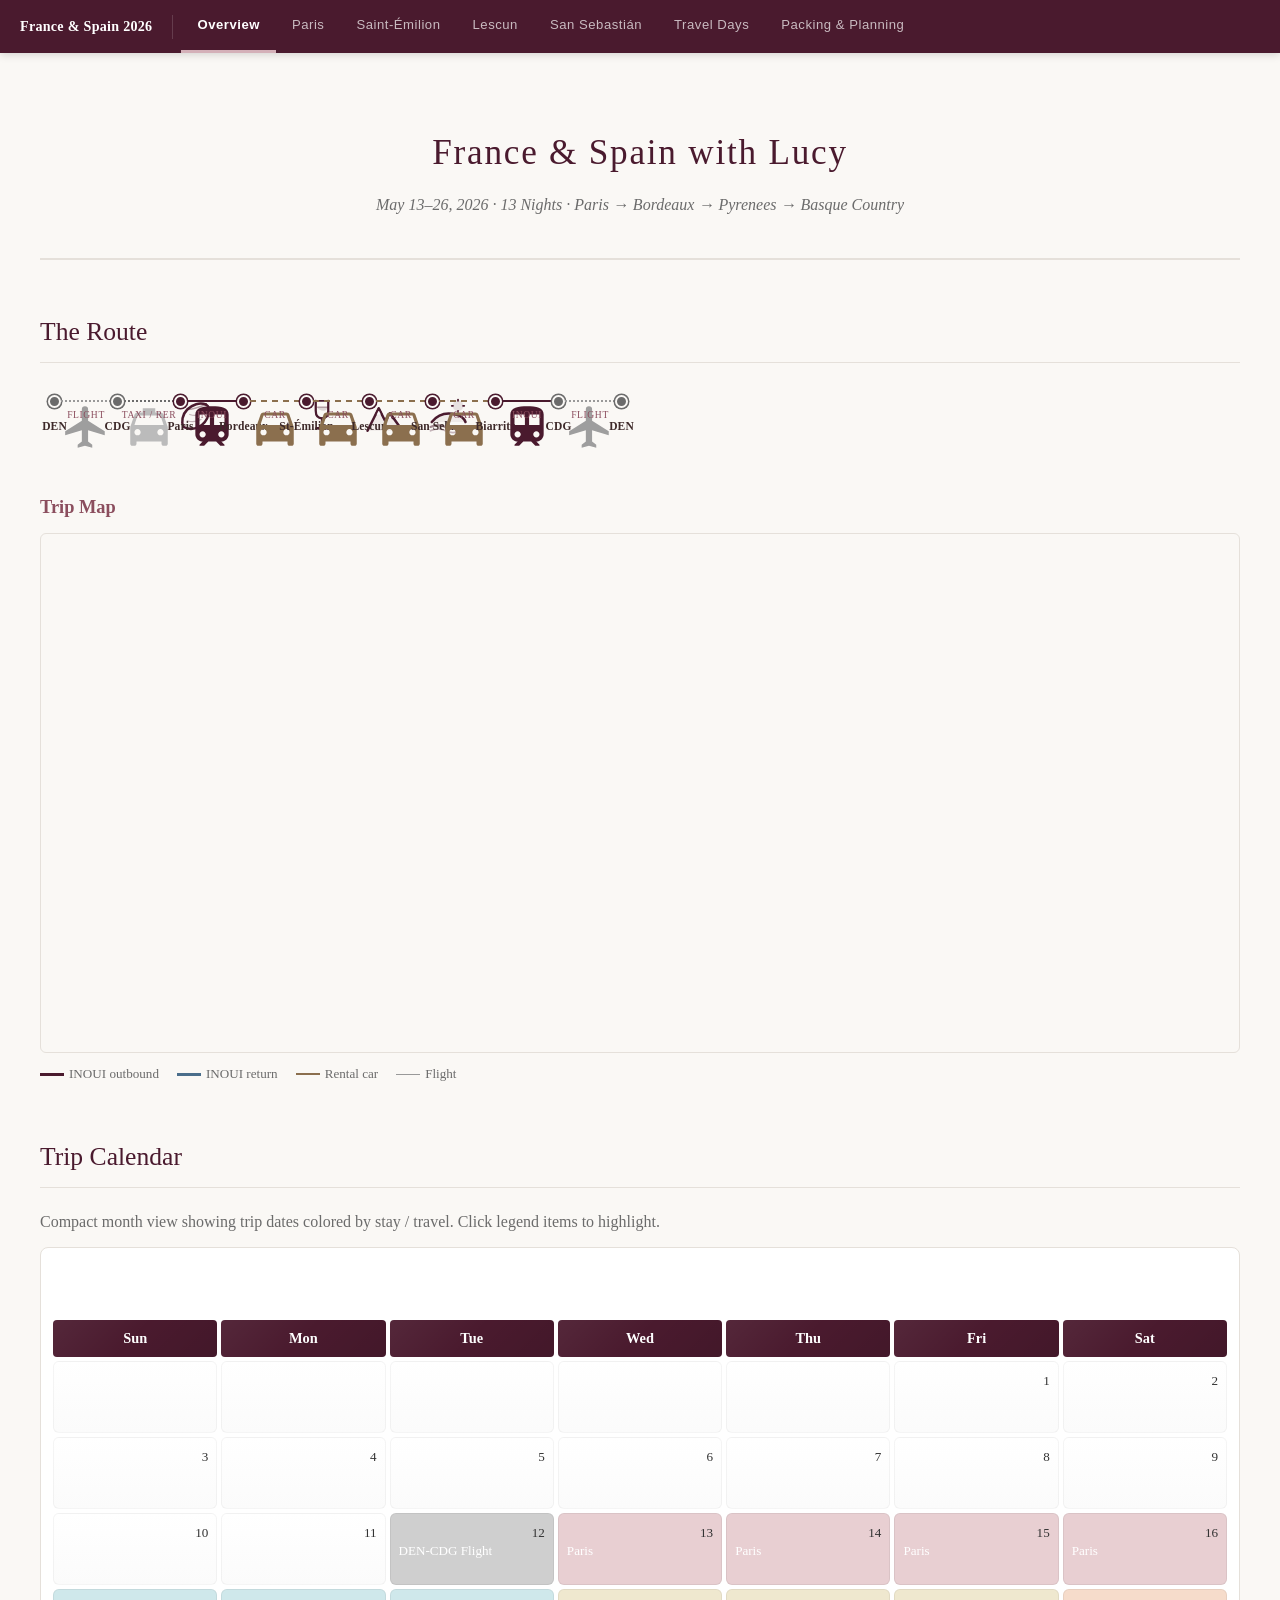
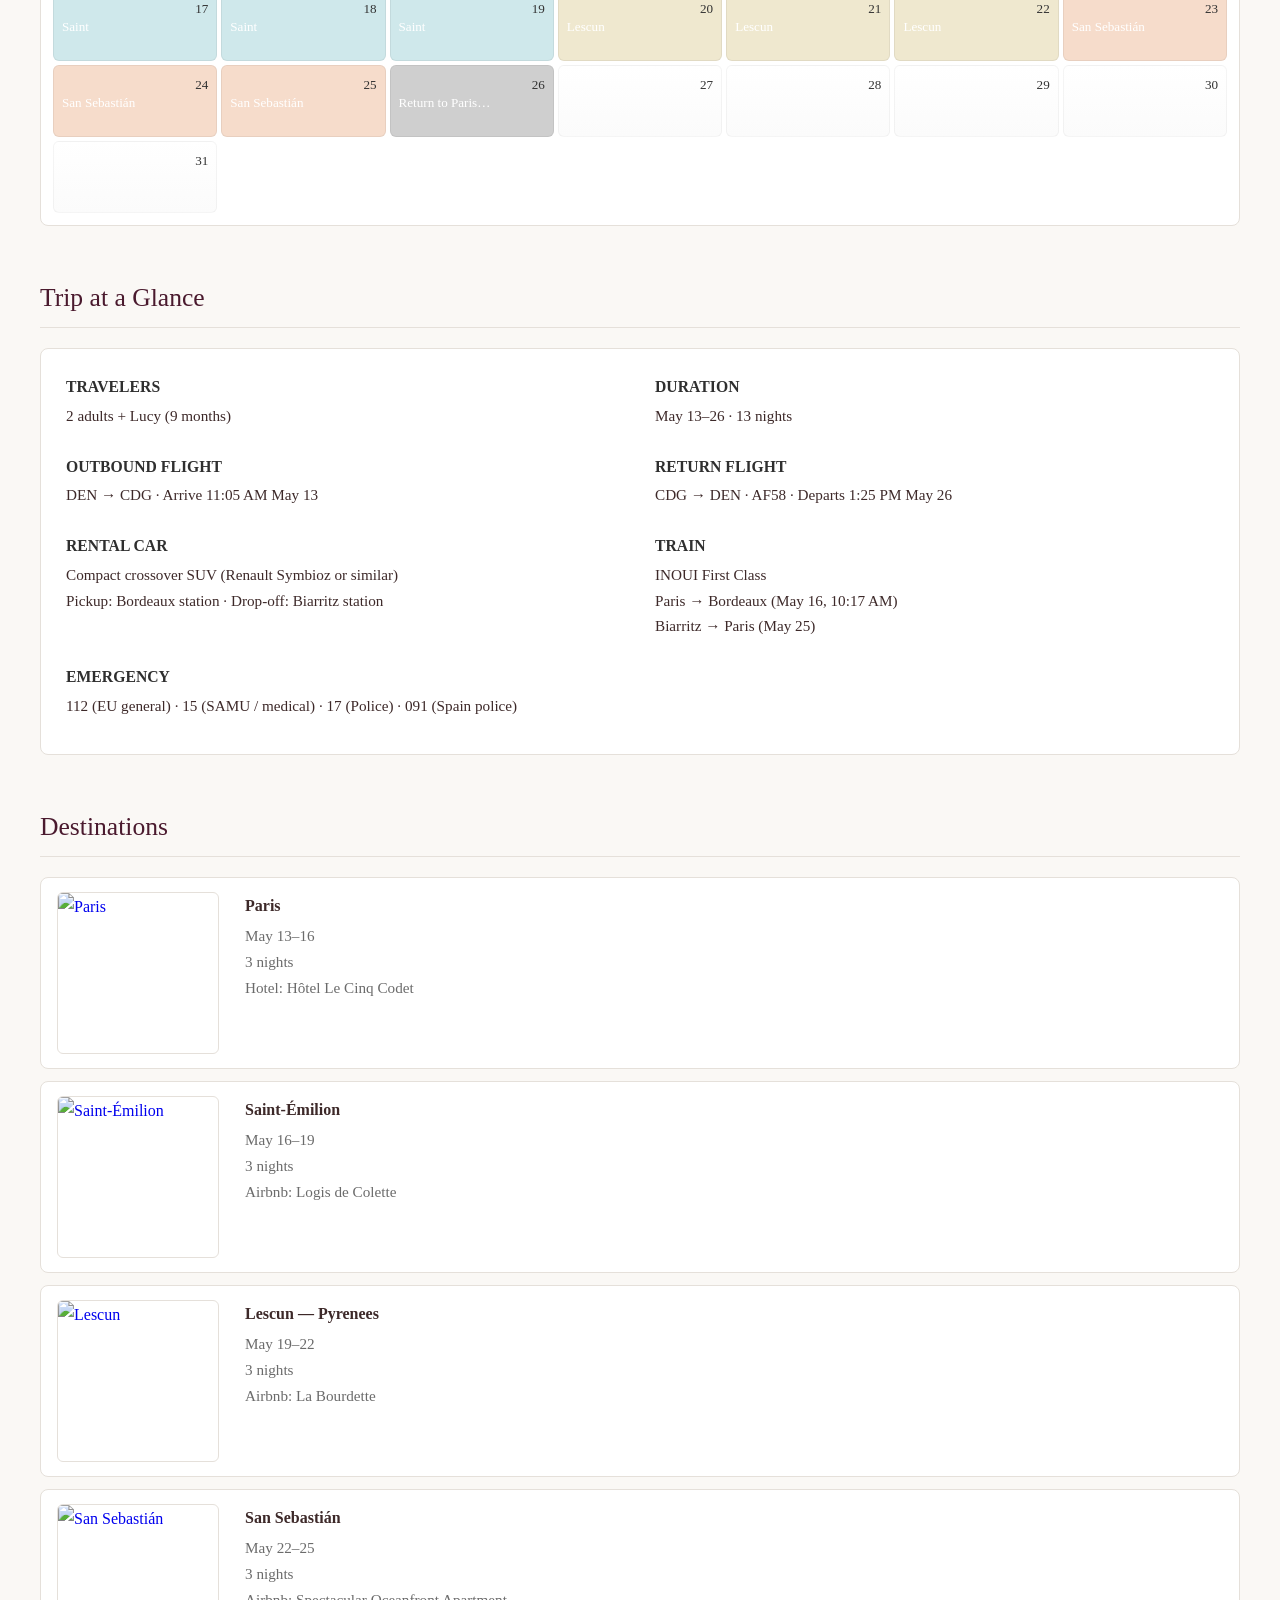
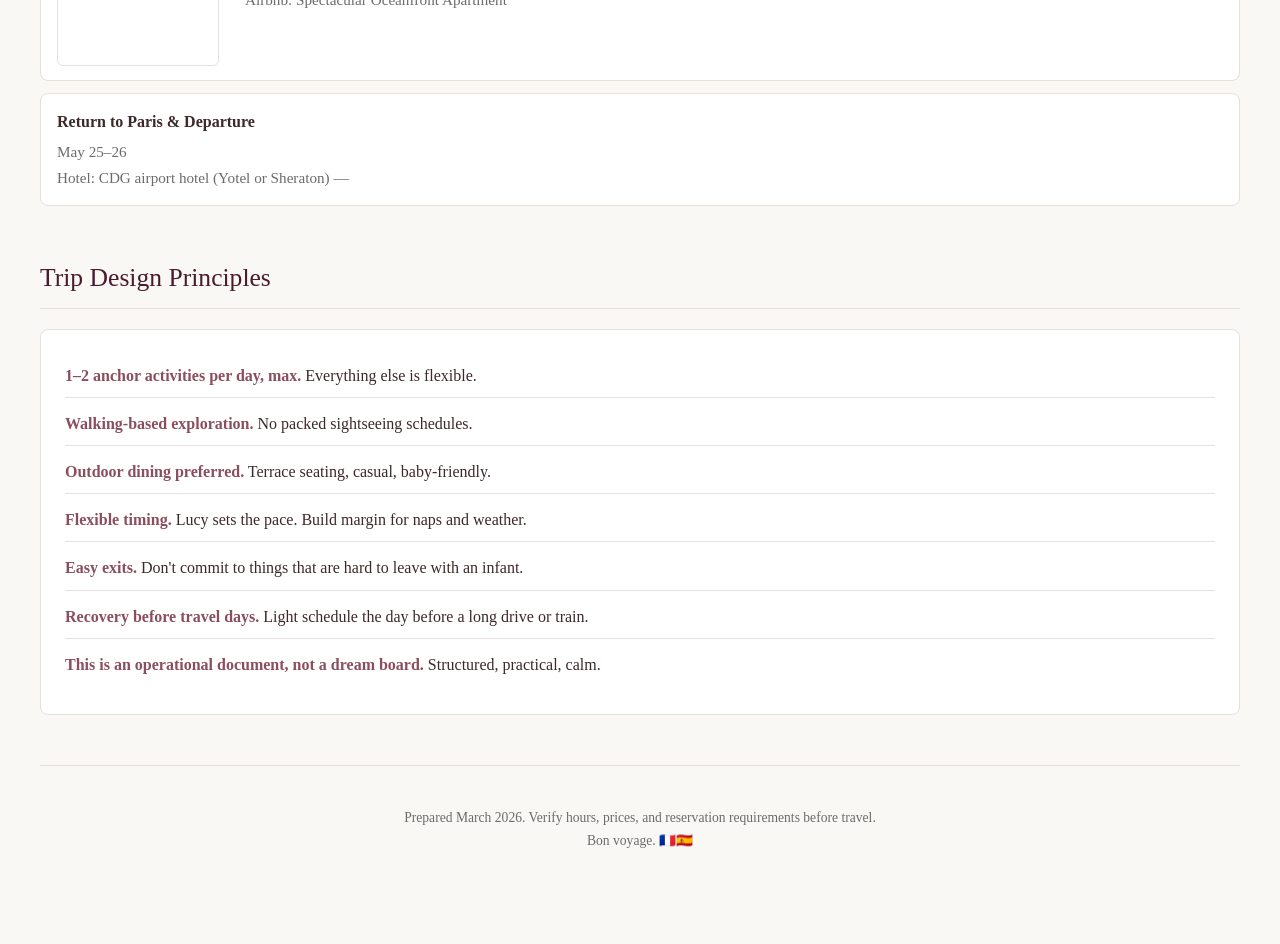
==== commit 00d02cd5: "Calendar: set explicit stay ranges; day numbers dark gray; remove white-number rule" ====
--- a/France_Spain_2026/index.html
+++ b/France_Spain_2026/index.html
@@ -78,10 +78,9 @@
 #trip-calendar-wrap{max-width:none;width:100%}
 #trip-calendar{display:grid;grid-template-columns:repeat(7,1fr);gap:4px;margin-top:10px;width:100%}
 .cal-day{background:linear-gradient(180deg, #fff 0%, #fbfbfb 100%);border:1px solid rgba(0,0,0,0.04);border-radius:6px;padding:8px;min-height:72px;position:relative;transition:background 180ms ease;font-weight:400}
-.cal-day .day-num{position:absolute;top:8px;right:8px;font-size:0.82em;color:var(--muted)}
+.cal-day .day-num{position:absolute;top:8px;right:8px;font-size:0.82em;color:#333}
 .event-pill{display:block;padding:4px 6px;border-radius:6px;color:white;font-weight:700;font-size:0.78em;margin-top:22px;white-space:nowrap;overflow:hidden;text-overflow:ellipsis}
 /* when a day is colored by JS, make the day number white for contrast */
-.cal-day[style*="background:"] .day-num{color:#fff}
 .event-label{color:#fff;font-weight:400}
 /* Days of week header: white text on subtle dark band */
 .day-header{font-weight:700;text-align:center;color:#fff;background:#4a1a2e;padding:6px 4px;border-radius:4px}
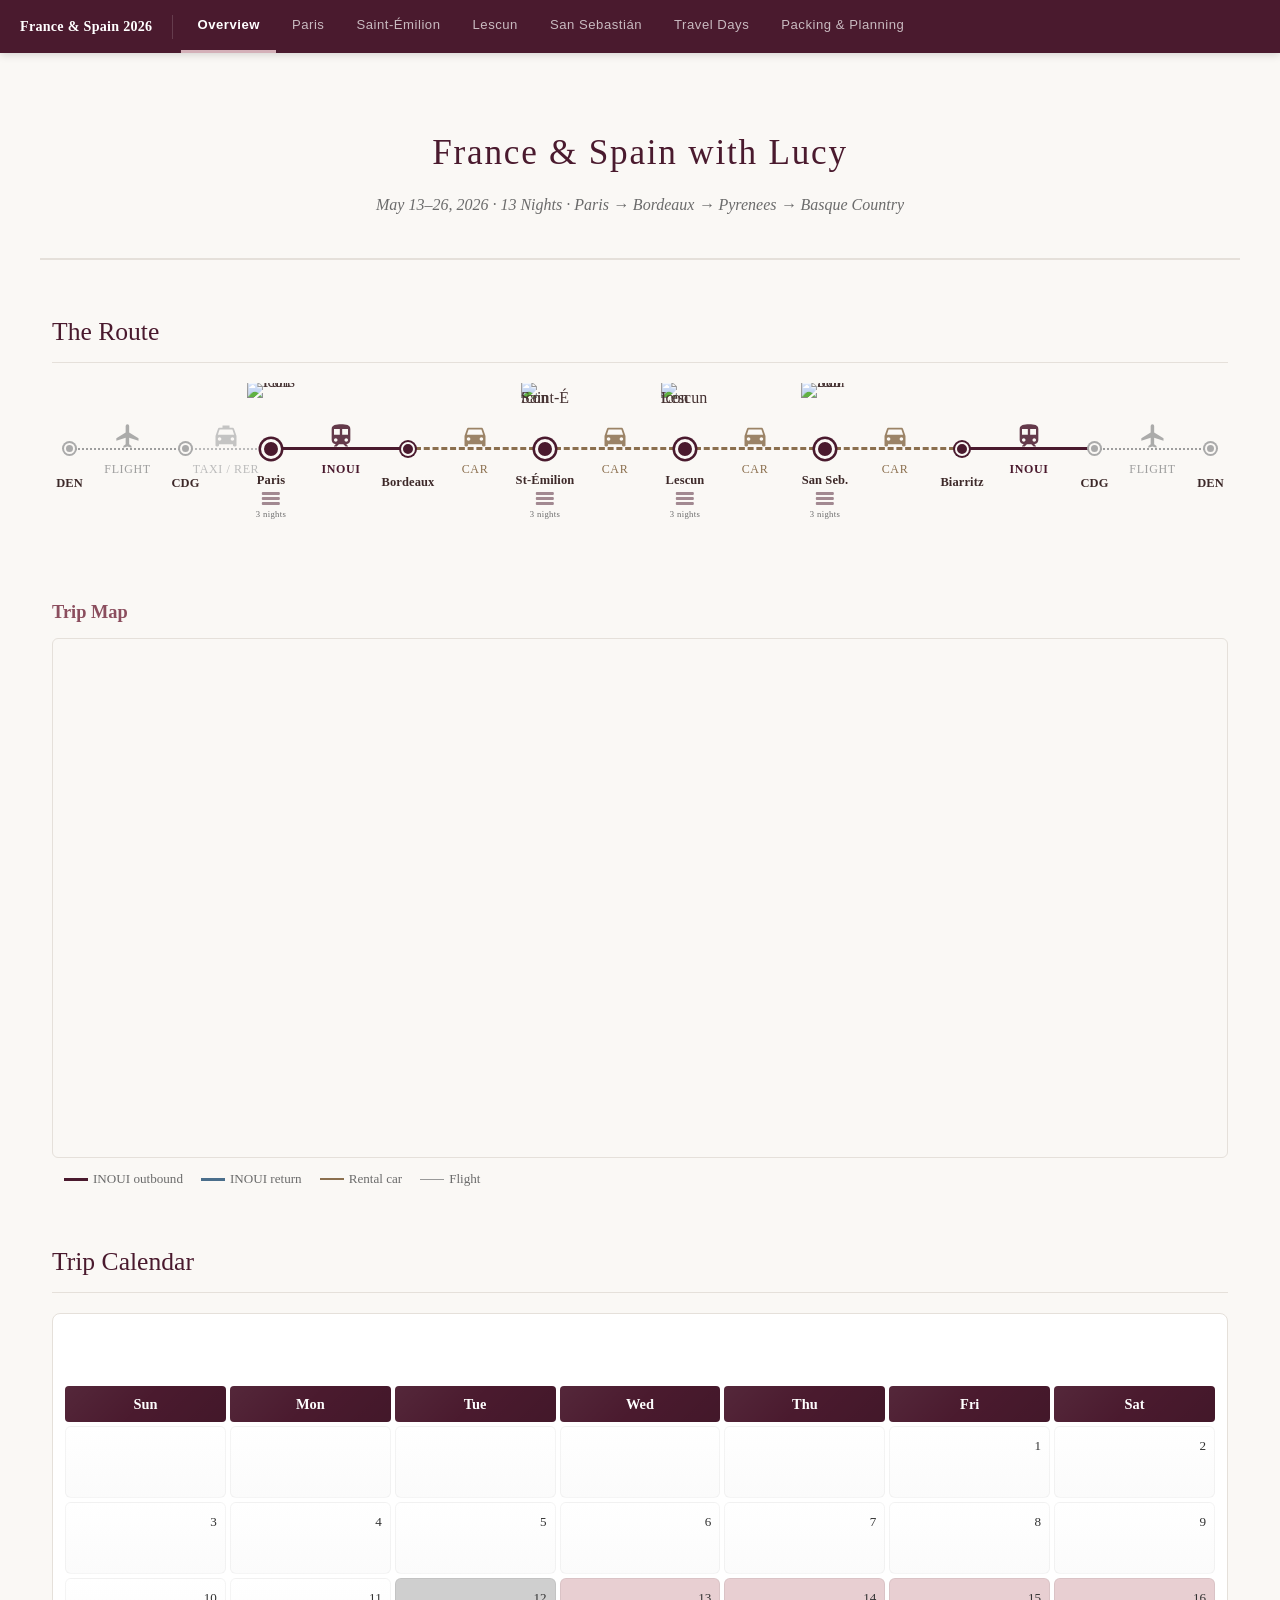
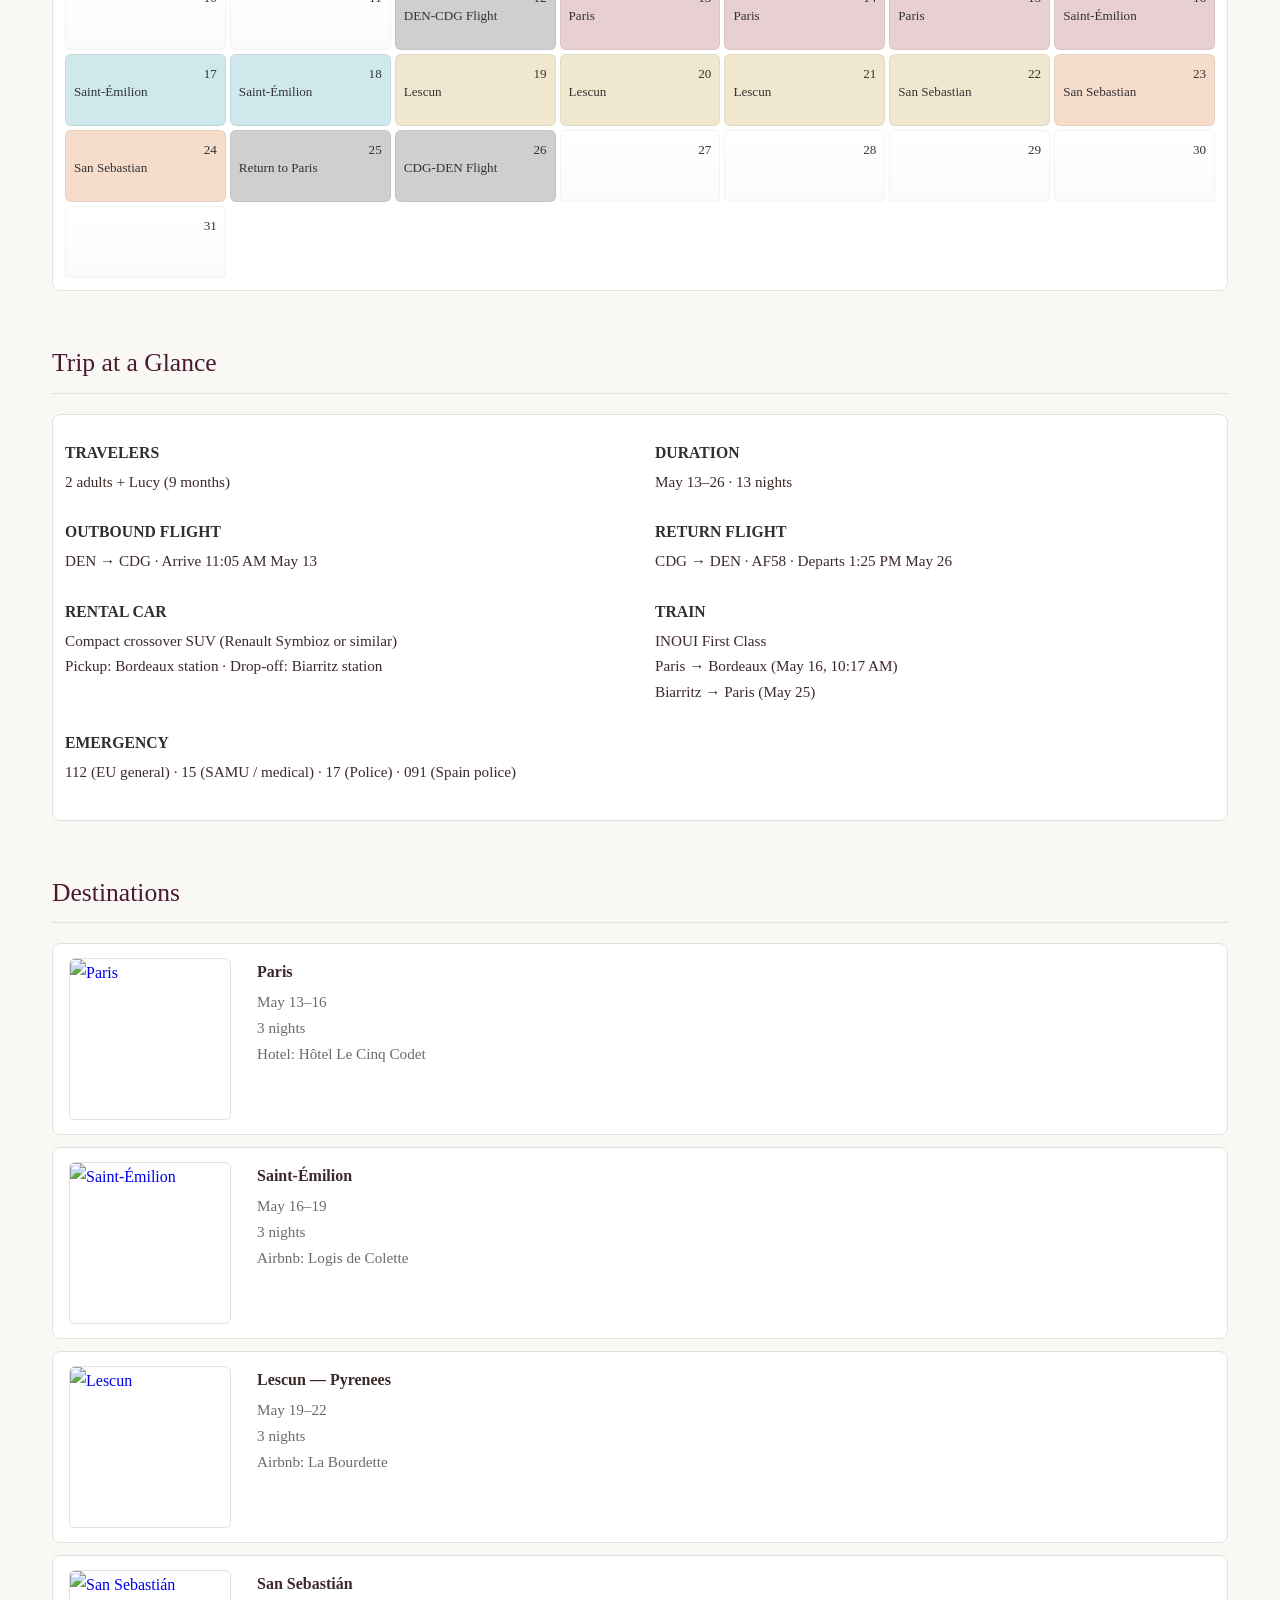
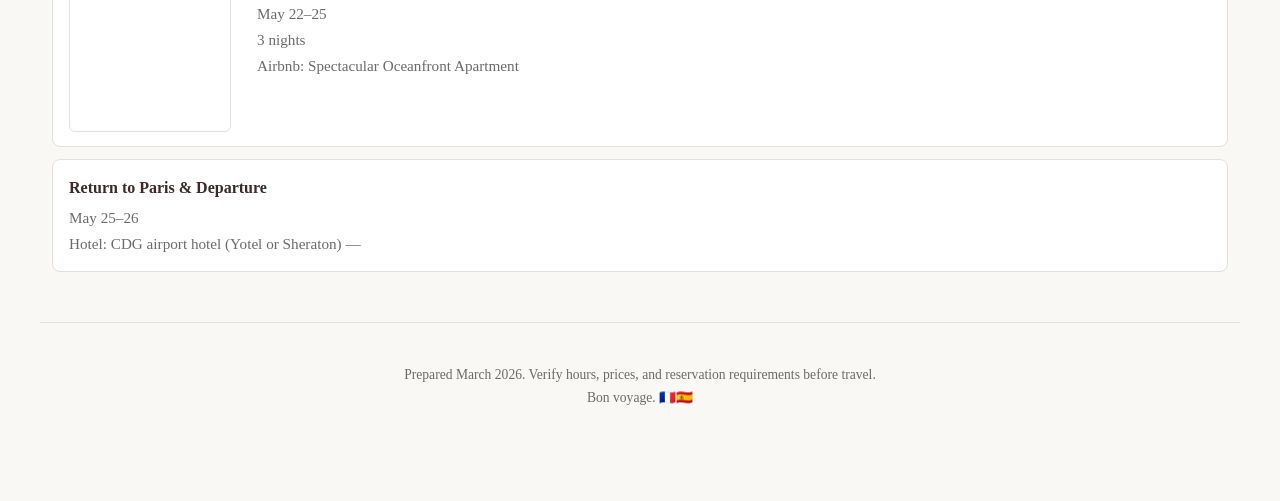
==== commit f2eee77c: "UI: use provided destination images for timeline icons" ====
--- a/France_Spain_2026/index.html
+++ b/France_Spain_2026/index.html
@@ -110,15 +110,15 @@
   <div class="rt-leg flight"><span class="rt-icon"><svg class="rt-svg" viewBox="0 0 24 24" fill="#9e9e9e"><path d="M21 16v-2l-8-5V3.5A1.5 1.5 0 0 0 11.5 2 1.5 1.5 0 0 0 10 3.5V9l-8 5v2l8-2.5V19l-2 1.5V22l3.5-1 3.5 1v-1.5L13 19v-5.5l8 2.5z"/></svg></span><span class="rt-mode">flight</span></div>
   <div class="rt-stop muted"><span class="rt-name">CDG</span></div>
   <div class="rt-leg transfer"><span class="rt-icon"><svg class="rt-svg" viewBox="0 0 24 24" fill="#bbb"><path d="M18.92 6.01C18.72 5.42 18.16 5 17.5 5H15V3H9v2H6.5c-.66 0-1.22.42-1.42 1.01L3 12v8c0 .55.45 1 1 1h1c.55 0 1-.45 1-1v-1h12v1c0 .55.45 1 1 1h1c.55 0 1-.45 1-1v-8l-2.08-5.99zM6.5 16c-.83 0-1.5-.67-1.5-1.5S5.67 13 6.5 13s1.5.67 1.5 1.5S7.33 16 6.5 16zm11 0c-.83 0-1.5-.67-1.5-1.5s.67-1.5 1.5-1.5 1.5.67 1.5 1.5-.67 1.5-1.5 1.5zM5 11l1.5-4.5h11L19 11H5z"/></svg></span><span class="rt-mode">taxi / RER</span></div>
-  <div class="rt-stop stay"><span class="rt-dest-icon"><svg viewBox="0 0 32 32" width="40" height="40" fill="none" stroke="#4a1a2e" stroke-width="1.6" stroke-linecap="round" stroke-linejoin="round"><path d="M6 24 C4 20 5 14 9 10 C13 6 19 4 24 6" stroke-width="2"/><path d="M24 6 C26 7 27 10 26 14 C25 18 22 22 18 24 C14 26 10 26 6 24" stroke-width="2"/><path d="M9 10 C13 10 19 8 24 6" opacity="0.4" stroke-width="1.2"/><path d="M11 14 C14 15 18 15 22 13" opacity="0.3" stroke-width="1"/><path d="M9 19 C12 20 16 20 20 18" opacity="0.3" stroke-width="1"/></svg></span><span class="rt-name">Paris</span><span class="rt-nights"><span class="rt-nights-bars"><span class="rt-nights-bar"></span><span class="rt-nights-bar"></span><span class="rt-nights-bar"></span></span><span class="rt-nights-label">3 nights</span></span></div>
+  <div class="rt-stop stay"><span class="rt-dest-icon"><img src="paris_icon.jpg" alt="Paris icon"></span><span class="rt-name">Paris</span><span class="rt-nights"><span class="rt-nights-bars"><span class="rt-nights-bar"></span><span class="rt-nights-bar"></span><span class="rt-nights-bar"></span></span><span class="rt-nights-label">3 nights</span></span></div>
   <div class="rt-leg train"><span class="rt-icon"><svg class="rt-svg" viewBox="0 0 24 24" fill="#4a1a2e"><path d="M12 2c-4 0-8 .5-8 4v9.5C4 17.43 5.57 19 7.5 19L6 20.5v.5h2.23l2-2H14l2 2h2v-.5L16.5 19c1.93 0 3.5-1.57 3.5-3.5V6c0-3.5-3.58-4-8-4zM7.5 17c-.83 0-1.5-.67-1.5-1.5S6.67 14 7.5 14s1.5.67 1.5 1.5S8.33 17 7.5 17zm3.5-6H6V6h5v5zm2 0V6h5v5h-5zm3.5 6c-.83 0-1.5-.67-1.5-1.5s.67-1.5 1.5-1.5 1.5.67 1.5 1.5-.67 1.5-1.5 1.5z"/></svg></span><span class="rt-mode">INOUI</span></div>
   <div class="rt-stop"><span class="rt-name">Bordeaux</span></div>
   <div class="rt-leg car"><span class="rt-icon"><svg class="rt-svg" viewBox="0 0 24 24" fill="#8b6f4e"><path d="M18.92 6.01C18.72 5.42 18.16 5 17.5 5h-11c-.66 0-1.22.42-1.42 1.01L3 12v8c0 .55.45 1 1 1h1c.55 0 1-.45 1-1v-1h12v1c0 .55.45 1 1 1h1c.55 0 1-.45 1-1v-8l-2.08-5.99zM6.5 16c-.83 0-1.5-.67-1.5-1.5S5.67 13 6.5 13s1.5.67 1.5 1.5S7.33 16 6.5 16zm11 0c-.83 0-1.5-.67-1.5-1.5s.67-1.5 1.5-1.5 1.5.67 1.5 1.5-.67 1.5-1.5 1.5zM5 11l1.5-4.5h11L19 11H5z"/></svg></span><span class="rt-mode">car</span></div>
-  <div class="rt-stop stay"><span class="rt-dest-icon"><svg viewBox="0 0 32 32" width="40" height="40" fill="none" stroke="#4a1a2e" stroke-linecap="round" stroke-linejoin="round"><path d="M11 3 L11 11 C11 15 13 17 16 17 C19 17 21 15 21 11 L21 3" stroke-width="1.8"/><path d="M11 3 L21 3" stroke-width="1.4"/><line x1="16" y1="17" x2="16" y2="25" stroke-width="1.8"/><line x1="11.5" y1="25" x2="20.5" y2="25" stroke-width="2"/><path d="M12 8 C13 10 15 11 17 11 C19 11 20 10 21 8" fill="#4a1a2e" opacity="0.15" stroke="none"/><path d="M12.5 8 L20.5 8" stroke-width="1" opacity="0.4"/></svg></span><span class="rt-name">St-Émilion</span><span class="rt-nights"><span class="rt-nights-bars"><span class="rt-nights-bar"></span><span class="rt-nights-bar"></span><span class="rt-nights-bar"></span></span><span class="rt-nights-label">3 nights</span></span></div>
+  <div class="rt-stop stay"><span class="rt-dest-icon"><img src="saint_emilion_icon.jpg" alt="Saint-Émilion icon"></span><span class="rt-name">St-Émilion</span><span class="rt-nights"><span class="rt-nights-bars"><span class="rt-nights-bar"></span><span class="rt-nights-bar"></span><span class="rt-nights-bar"></span></span><span class="rt-nights-label">3 nights</span></span></div>
   <div class="rt-leg car"><span class="rt-icon"><svg class="rt-svg" viewBox="0 0 24 24" fill="#8b6f4e"><path d="M18.92 6.01C18.72 5.42 18.16 5 17.5 5h-11c-.66 0-1.22.42-1.42 1.01L3 12v8c0 .55.45 1 1 1h1c.55 0 1-.45 1-1v-1h12v1c0 .55.45 1 1 1h1c.55 0 1-.45 1-1v-8l-2.08-5.99zM6.5 16c-.83 0-1.5-.67-1.5-1.5S5.67 13 6.5 13s1.5.67 1.5 1.5S7.33 16 6.5 16zm11 0c-.83 0-1.5-.67-1.5-1.5s.67-1.5 1.5-1.5 1.5.67 1.5 1.5-.67 1.5-1.5 1.5zM5 11l1.5-4.5h11L19 11H5z"/></svg></span><span class="rt-mode">car</span></div>
-  <div class="rt-stop stay"><span class="rt-dest-icon"><svg viewBox="0 0 32 32" width="40" height="40" fill="none" stroke="#4a1a2e" stroke-linecap="round" stroke-linejoin="round"><path d="M2 27 L11 9 L16 19 L20 13 L30 27" stroke-width="2" fill="#4a1a2e" opacity="0.06"/><path d="M2 27 L11 9 L16 19 L20 13 L30 27" stroke-width="2"/><path d="M8.5 14 L11 9 L13.5 14" stroke-width="1.4" fill="white" opacity="0.9"/><path d="M18 17 L20 13 L22 17" stroke-width="1.4" fill="white" opacity="0.9"/></svg></span><span class="rt-name">Lescun</span><span class="rt-nights"><span class="rt-nights-bars"><span class="rt-nights-bar"></span><span class="rt-nights-bar"></span><span class="rt-nights-bar"></span></span><span class="rt-nights-label">3 nights</span></span></div>
+  <div class="rt-stop stay"><span class="rt-dest-icon"><img src="lescun_icon.jpg" alt="Lescun icon"></span><span class="rt-name">Lescun</span><span class="rt-nights"><span class="rt-nights-bars"><span class="rt-nights-bar"></span><span class="rt-nights-bar"></span><span class="rt-nights-bar"></span></span><span class="rt-nights-label">3 nights</span></span></div>
   <div class="rt-leg car"><span class="rt-icon"><svg class="rt-svg" viewBox="0 0 24 24" fill="#8b6f4e"><path d="M18.92 6.01C18.72 5.42 18.16 5 17.5 5h-11c-.66 0-1.22.42-1.42 1.01L3 12v8c0 .55.45 1 1 1h1c.55 0 1-.45 1-1v-1h12v1c0 .55.45 1 1 1h1c.55 0 1-.45 1-1v-8l-2.08-5.99zM6.5 16c-.83 0-1.5-.67-1.5-1.5S5.67 13 6.5 13s1.5.67 1.5 1.5S7.33 16 6.5 16zm11 0c-.83 0-1.5-.67-1.5-1.5s.67-1.5 1.5-1.5 1.5.67 1.5 1.5-.67 1.5-1.5 1.5zM5 11l1.5-4.5h11L19 11H5z"/></svg></span><span class="rt-mode">car</span></div>
-  <div class="rt-stop stay"><span class="rt-dest-icon"><svg viewBox="0 0 32 32" width="40" height="40" fill="none" stroke="#4a1a2e" stroke-linecap="round" stroke-linejoin="round"><circle cx="24" cy="7" r="3.5" stroke-width="1.6" fill="#4a1a2e" opacity="0.1"/><line x1="24" y1="2" x2="24" y2="3" stroke-width="1.4"/><line x1="24" y1="11" x2="24" y2="12" stroke-width="1.4"/><line x1="19" y1="7" x2="20" y2="7" stroke-width="1.4"/><line x1="28" y1="7" x2="29" y2="7" stroke-width="1.4"/><path d="M3 20 C8 14 14 12 22 14 C26 15 29 17 30 20" stroke-width="2" fill="#4a1a2e" opacity="0.06"/><path d="M3 20 C8 14 14 12 22 14 C26 15 29 17 30 20" stroke-width="2"/><path d="M2 24 C6 22 10 22 14 24 C18 26 22 26 26 24 C28 23 30 23 31 24" stroke-width="1.6" opacity="0.5"/><path d="M2 27 C6 25 10 25 14 27 C18 29 22 29 26 27 C28 26 30 26 31 27" stroke-width="1.4" opacity="0.3"/></svg></span><span class="rt-name">San Seb.</span><span class="rt-nights"><span class="rt-nights-bars"><span class="rt-nights-bar"></span><span class="rt-nights-bar"></span><span class="rt-nights-bar"></span></span><span class="rt-nights-label">3 nights</span></span></div>
+  <div class="rt-stop stay"><span class="rt-dest-icon"><img src="donostia_icon.avif" alt="San Seb icon"></span><span class="rt-name">San Seb.</span><span class="rt-nights"><span class="rt-nights-bars"><span class="rt-nights-bar"></span><span class="rt-nights-bar"></span><span class="rt-nights-bar"></span></span><span class="rt-nights-label">3 nights</span></span></div>
   <div class="rt-leg car"><span class="rt-icon"><svg class="rt-svg" viewBox="0 0 24 24" fill="#8b6f4e"><path d="M18.92 6.01C18.72 5.42 18.16 5 17.5 5h-11c-.66 0-1.22.42-1.42 1.01L3 12v8c0 .55.45 1 1 1h1c.55 0 1-.45 1-1v-1h12v1c0 .55.45 1 1 1h1c.55 0 1-.45 1-1v-8l-2.08-5.99zM6.5 16c-.83 0-1.5-.67-1.5-1.5S5.67 13 6.5 13s1.5.67 1.5 1.5S7.33 16 6.5 16zm11 0c-.83 0-1.5-.67-1.5-1.5s.67-1.5 1.5-1.5 1.5.67 1.5 1.5-.67 1.5-1.5 1.5zM5 11l1.5-4.5h11L19 11H5z"/></svg></span><span class="rt-mode">car</span></div>
   <div class="rt-stop"><span class="rt-name">Biarritz</span></div>
   <div class="rt-leg train"><span class="rt-icon"><svg class="rt-svg" viewBox="0 0 24 24" fill="#4a1a2e"><path d="M12 2c-4 0-8 .5-8 4v9.5C4 17.43 5.57 19 7.5 19L6 20.5v.5h2.23l2-2H14l2 2h2v-.5L16.5 19c1.93 0 3.5-1.57 3.5-3.5V6c0-3.5-3.58-4-8-4zM7.5 17c-.83 0-1.5-.67-1.5-1.5S6.67 14 7.5 14s1.5.67 1.5 1.5S8.33 17 7.5 17zm3.5-6H6V6h5v5zm2 0V6h5v5h-5zm3.5 6c-.83 0-1.5-.67-1.5-1.5s.67-1.5 1.5-1.5 1.5.67 1.5 1.5-.67 1.5-1.5 1.5z"/></svg></span><span class="rt-mode">INOUI</span></div>
@@ -141,8 +141,7 @@
 <!-- ========== TRIP CALENDAR ========== -->
 <section>
 <h2>Trip Calendar</h2>
-<p style="margin-top:0;color:var(--muted);">Compact month view showing trip dates colored by stay / travel. Click legend items to highlight.</p>
-  <div id="trip-calendar-wrap" style="max-width:100%;width:100%;">
+<div id="trip-calendar-wrap" style="max-width:100%;width:100%;">
   <div id="trip-calendar" aria-hidden="false"></div>
 </div>
 </section>
@@ -327,22 +326,7 @@
 </dl>
 
 </section>
-
-<!-- ========== DESIGN PRINCIPLES ========== -->
-<section>
-<h2>Trip Design Principles</h2>
-<div style="background:white; border:1px solid var(--border); border-radius:8px; padding:24px; margin:16px 0;">
-<ul style="list-style:none; margin:0; padding:0;">
-  <li style="padding:8px 0; border-bottom:1px solid var(--border);"><strong style="color:var(--accent);">1–2 anchor activities per day, max.</strong> Everything else is flexible.</li>
-  <li style="padding:8px 0; border-bottom:1px solid var(--border);"><strong style="color:var(--accent);">Walking-based exploration.</strong> No packed sightseeing schedules.</li>
-  <li style="padding:8px 0; border-bottom:1px solid var(--border);"><strong style="color:var(--accent);">Outdoor dining preferred.</strong> Terrace seating, casual, baby-friendly.</li>
-  <li style="padding:8px 0; border-bottom:1px solid var(--border);"><strong style="color:var(--accent);">Flexible timing.</strong> Lucy sets the pace. Build margin for naps and weather.</li>
-  <li style="padding:8px 0; border-bottom:1px solid var(--border);"><strong style="color:var(--accent);">Easy exits.</strong> Don't commit to things that are hard to leave with an infant.</li>
-  <li style="padding:8px 0; border-bottom:1px solid var(--border);"><strong style="color:var(--accent);">Recovery before travel days.</strong> Light schedule the day before a long drive or train.</li>
-  <li style="padding:8px 0;"><strong style="color:var(--accent);">This is an operational document, not a dream board.</strong> Structured, practical, calm.</li>
-</ul>
-</div>
-</section>
+ 
 
 <!-- ========== FOOTER ========== -->
 <div style="text-align:center; padding:40px 0 20px; border-top:1px solid var(--border); margin-top:50px;">
--- a/France_Spain_2026/styles.css
+++ b/France_Spain_2026/styles.css
@@ -99,6 +99,10 @@
   color: var(--muted);
   font-style: italic;
 }
+
+/* Standard hero image handling (used on Saint-Émilion and Paris) */
+.hero figure { margin: 0 0 12px 0; }
+.hero figure img { width:100%; height:auto; border-radius:10px; display:block; }
 
 /* ===== In-Page Navigation ===== */
 nav.toc {
@@ -339,6 +343,92 @@
 }
 .backup strong { color: var(--soft-blue); }
 
+/* ===== Winery Cards (collapsible) ===== */
+details.winery-card {
+  border: 1px solid var(--border);
+  border-radius: 8px;
+  background: white;
+  overflow: hidden;
+  transition: box-shadow 0.18s, transform 0.12s;
+}
+details.winery-card > summary {
+  cursor: pointer;
+  list-style: none;
+  padding: 12px 14px;
+  display: block;
+  font-weight: 700;
+  color: var(--navy);
+  background: var(--cream);
+  border-bottom: 1px solid var(--border);
+}
+details.winery-card > summary::-webkit-details-marker { display: none; }
+details.winery-card > summary::before {
+  content: '\25B8';
+  color: var(--accent);
+  margin-right: 8px;
+  transition: transform 0.18s;
+  display: inline-block;
+}
+details.winery-card[open] > summary::before { transform: rotate(90deg); }
+details.winery-card > div {
+  padding: 12px 14px 18px;
+  color: var(--muted);
+}
+
+details.winery-card:hover { box-shadow: 0 8px 28px rgba(0,0,0,0.08); transform: translateY(-2px); }
+
+/* Center and scale winery photos inside the cards */
+details.winery-card figure { text-align: center; margin: 12px 0; }
+details.winery-card .photo { max-width: 640px; margin-left: auto; margin-right: auto; }
+
+/* Preferred badge for top options */
+.badge {
+  display: inline-block;
+  font-size: 0.75em;
+  padding: 4px 8px;
+  border-radius: 999px;
+  vertical-align: middle;
+  margin-left: 8px;
+}
+.badge.preferred {
+  background: var(--accent);
+  color: white;
+  font-weight: 700;
+}
+
+/* Winery summary name & classification */
+details.winery-card > summary strong {
+  font-size: 1.12em;
+  font-weight: 800;
+  line-height: 1.05;
+}
+details.winery-card > summary .classification {
+  font-size: 0.9em;
+  font-weight: 500;
+  color: var(--muted);
+  margin-left: 8px;
+}
+
+/* Timeline images: placed outside collapsed bodies so they remain visible */
+.timeline-images {
+  margin: 8px 0 16px 0;
+  display: flex;
+  gap: 12px;
+  align-items: flex-start;
+  flex-wrap: wrap;
+}
+.timeline-images img {
+  /* increased ~25% from previous 420px -> 525px */
+  max-width: 525px;
+  width: 100%;
+  height: auto;
+  border-radius: 6px;
+  box-shadow: 0 6px 18px rgba(0,0,0,0.06);
+}
+.time-block-with-media { margin-bottom: 10px; }
+
+
+
 /* ===== Food Recommendations ===== */
 .food-rec {
   background: white;
@@ -477,6 +567,49 @@
   margin: 10px 0;
   z-index: 0;
 }
+.container .day-map,
+.container .map-legend,
+.container section,
+.container .day-body,
+.container .timeline,
+.container .ref-card,
+.container .purchase-table,
+.container table {
+  max-width: 100%;
+  box-sizing: border-box;
+  margin-left: auto;
+  margin-right: auto;
+  padding-left: 12px;
+  padding-right: 12px;
+}
+
+/* Emergency containment: force children to respect the page container
+   This prevents layout breakouts caused by unclosed tags or runtime DOM
+   manipulations. Full-bleed elements should opt-in with `.full-bleed`. */
+.container {
+  position: relative;
+  overflow-x: hidden;
+}
+.container > * {
+  box-sizing: border-box;
+  max-width: 100%;
+}
+.container svg,
+.container iframe {
+  max-width: 100%;
+  height: auto;
+  display: block;
+}
+.full-bleed {
+  /* preserve intentional full-bleed sections by making them viewport-wide */
+  position: relative;
+  left: 50%;
+  right: 50%;
+  margin-left: -50vw;
+  margin-right: -50vw;
+  width: 100vw;
+  box-sizing: border-box;
+}
 .map-legend {
   font-size: 0.82em;
   color: var(--muted);
@@ -539,52 +672,127 @@
 .route-timeline {
   display: flex;
   align-items: center;
-  margin: 20px 0 44px;
-  padding: 12px 8px 40px;
+  justify-content: center;
+  margin: 20px 0 52px;
+  padding: 56px 12px 86px;
   overflow-x: auto;
+  /* allow tall destination icons to extend vertically without being clipped */
+  overflow-y: visible;
   -webkit-overflow-scrolling: touch;
 }
 .rt-stop {
-  width: 13px; height: 13px; min-width: 13px;
+  width: 14px; height: 14px; min-width: 14px;
   border-radius: 50%;
   background: var(--navy);
   border: 2.5px solid var(--cream);
-  box-shadow: 0 0 0 1.5px var(--navy);
+  box-shadow: 0 0 0 2px var(--navy);
   position: relative;
   flex-shrink: 0;
+  z-index: 2;
+}
+.rt-stop.stay {
+  width: 20px; height: 20px; min-width: 20px;
+  border: 3px solid var(--cream);
+  box-shadow: 0 0 0 2.5px var(--navy);
 }
 .rt-stop.muted {
-  background: var(--muted);
-  box-shadow: 0 0 0 1.5px var(--muted);
+  background: #aaa;
+  box-shadow: 0 0 0 2px #aaa;
+  width: 11px; height: 11px; min-width: 11px;
+}
+.rt-dest-icon {
+  position: absolute;
+  bottom: 26px; left: 50%;
+  transform: translateX(-50%);
+  z-index: 2200;
+  line-height: 0;
+  opacity: 0.95;
+  width: 48px; /* increased to match more-detailed Eiffel SVG */
+  height: 48px;
+}
+
+/* Prevent internal elements from clipping absolutely-positioned icons */
+.rt-leg, .rt-stop { overflow: visible; }
+/* Make destination SVG icons larger for better readability */
+.rt-dest-icon svg,
+.rt-dest-icon img {
+  width: 100% !important;
+  height: 100% !important;
+  display: block;
+  pointer-events: none;
+  object-fit: contain;
 }
 .rt-name {
   position: absolute;
-  top: 20px; left: 50%;
+  top: 28px; left: 50%;
   transform: translateX(-50%);
-  font-size: 0.72em; font-weight: 600;
+  font-size: 0.78em; font-weight: 600;
   color: var(--warm);
   white-space: nowrap;
   letter-spacing: 0.01em;
 }
+.rt-nights {
+  position: absolute;
+  top: 50px; left: 50%;
+  transform: translateX(-50%);
+  display: flex;
+  flex-direction: column;
+  align-items: center;
+  gap: 1px;
+}
+.rt-nights-bars {
+  display: flex;
+  flex-direction: column;
+  gap: 2px;
+}
+.rt-nights-bar {
+  width: 18px; height: 3px;
+  background: var(--navy);
+  border-radius: 1px;
+  opacity: 0.5;
+}
+.rt-nights-label {
+  font-size: 0.54em;
+  color: var(--muted);
+  letter-spacing: 0.04em;
+  margin-top: 1px;
+  white-space: nowrap;
+}
 .rt-leg {
-  flex: 0 0 50px;
+  flex: 1 0 70px;
+  max-width: 120px;
   height: 0;
   position: relative;
 }
-.rt-leg.flight   { border-top: 2px dotted #999; }
-.rt-leg.car      { border-top: 2.5px dashed #8b6f4e; }
-.rt-leg.train    { border-top: 2.5px solid var(--navy); }
-.rt-leg.transfer { border-top: 2px dotted var(--muted); }
+.rt-leg.flight   { border-top: 2px dotted #9e9e9e; flex: 0.6; }
+.rt-leg.car      { border-top: 3px dashed #8b6f4e; }
+.rt-leg.train    { border-top: 3.5px solid var(--navy); }
+.rt-leg.transfer { border-top: 2px dotted #bbb; flex: 0.4; }
+.rt-icon {
+  position: absolute;
+  top: -28px; left: 50%;
+  transform: translateX(-50%);
+  line-height: 1;
+  z-index: 3;
+}
+.rt-svg {
+  width: 28px; height: 28px;
+  display: block;
+  opacity: 0.85;
+}
 .rt-mode {
   position: absolute;
-  top: 5px; left: 50%;
+  top: 9px; left: 50%;
   transform: translateX(-50%);
-  font-size: 0.6em;
-  color: var(--accent);
+  font-size: 0.75em;
   text-transform: uppercase;
   letter-spacing: 0.6px;
   white-space: nowrap;
 }
+.rt-leg.flight .rt-mode   { color: #9e9e9e; }
+.rt-leg.car .rt-mode      { color: #8b6f4e; }
+.rt-leg.train .rt-mode    { color: var(--navy); font-weight: 600; }
+.rt-leg.transfer .rt-mode { color: #bbb; }
 
 /* ===== Print ===== */
 @media print {
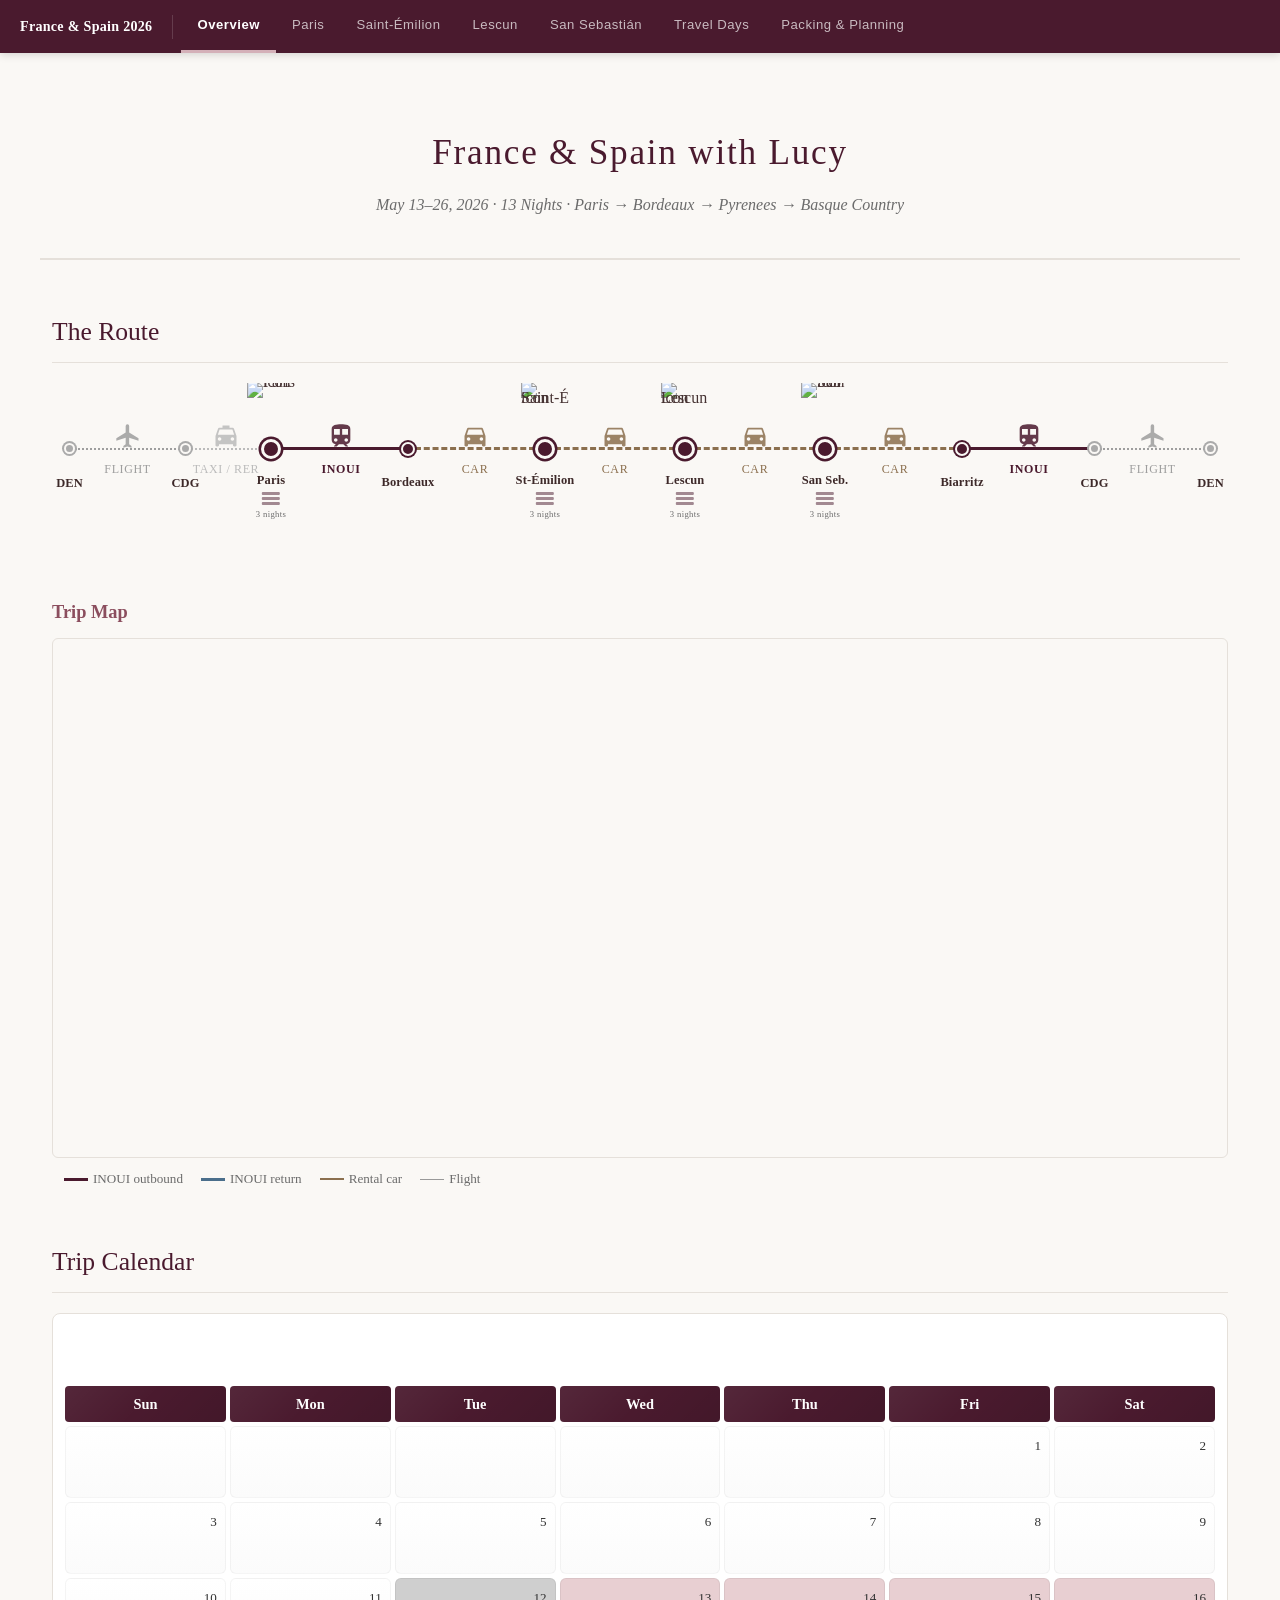
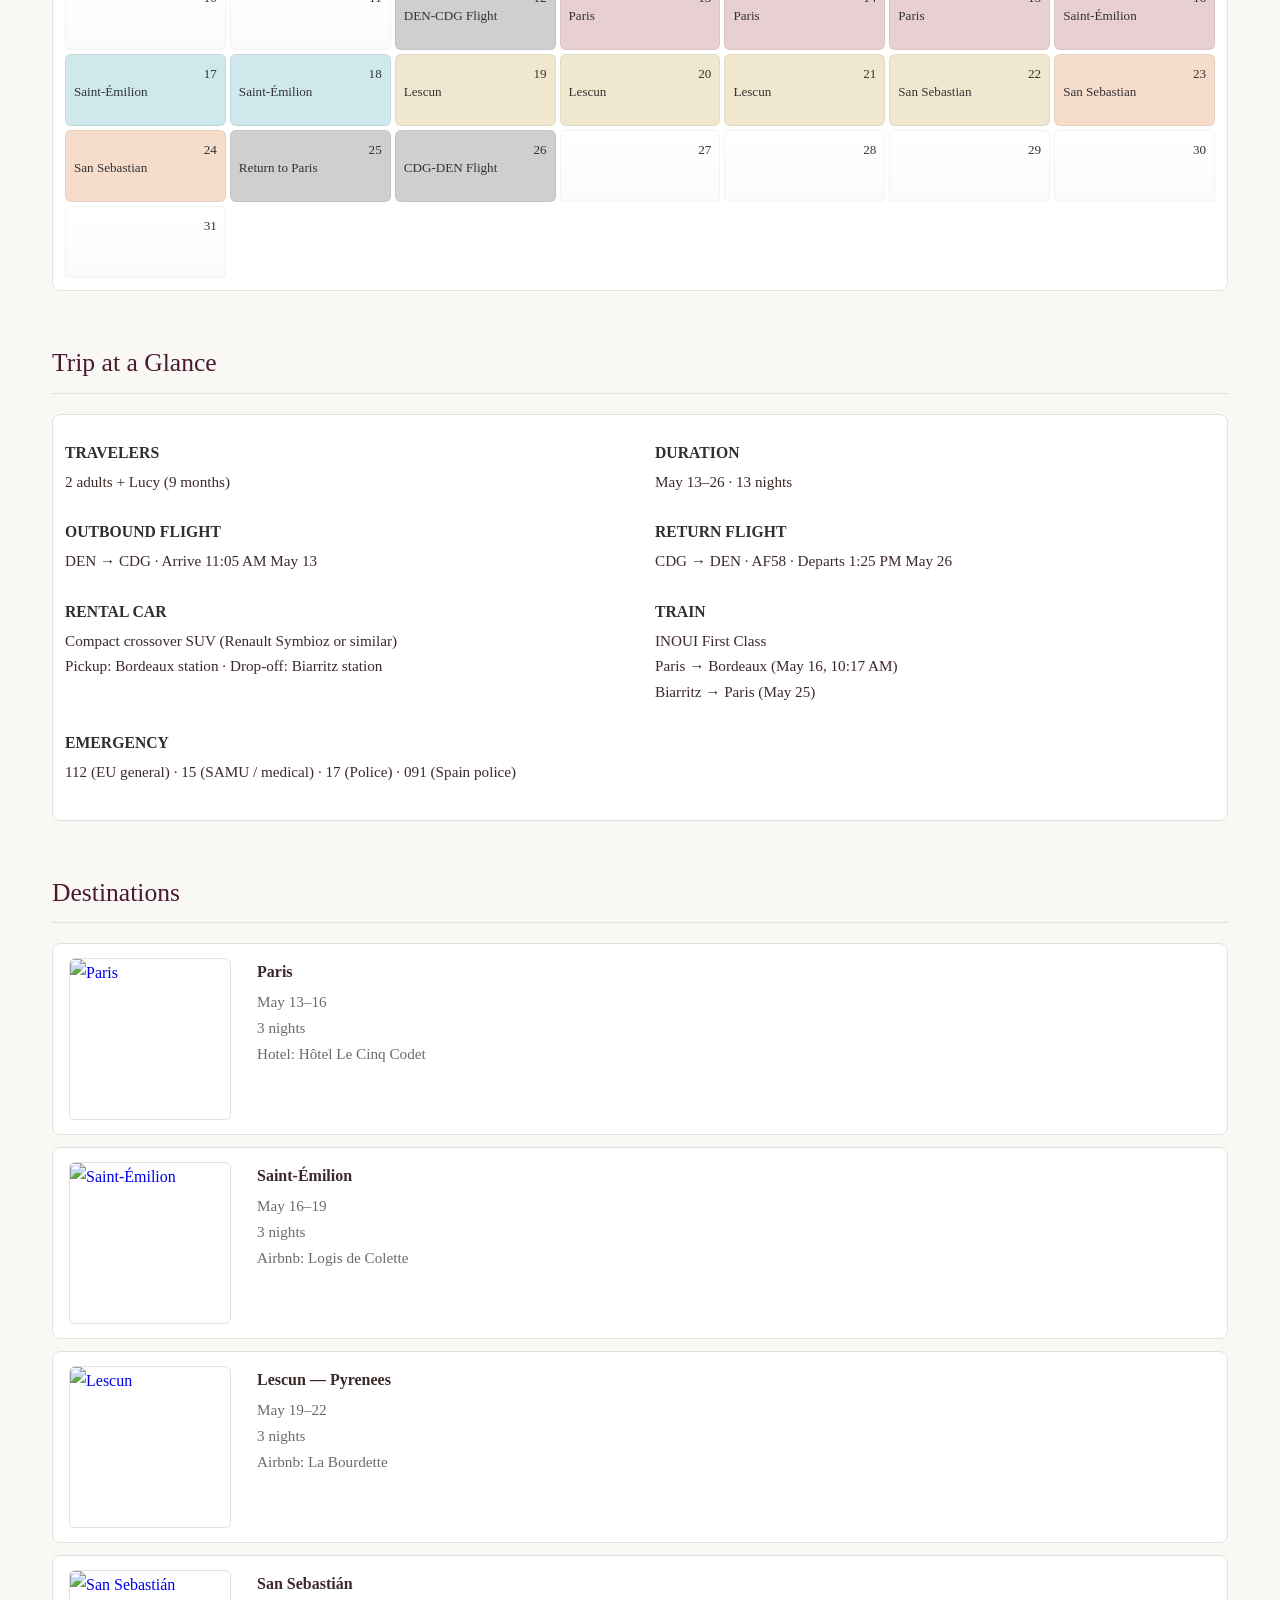
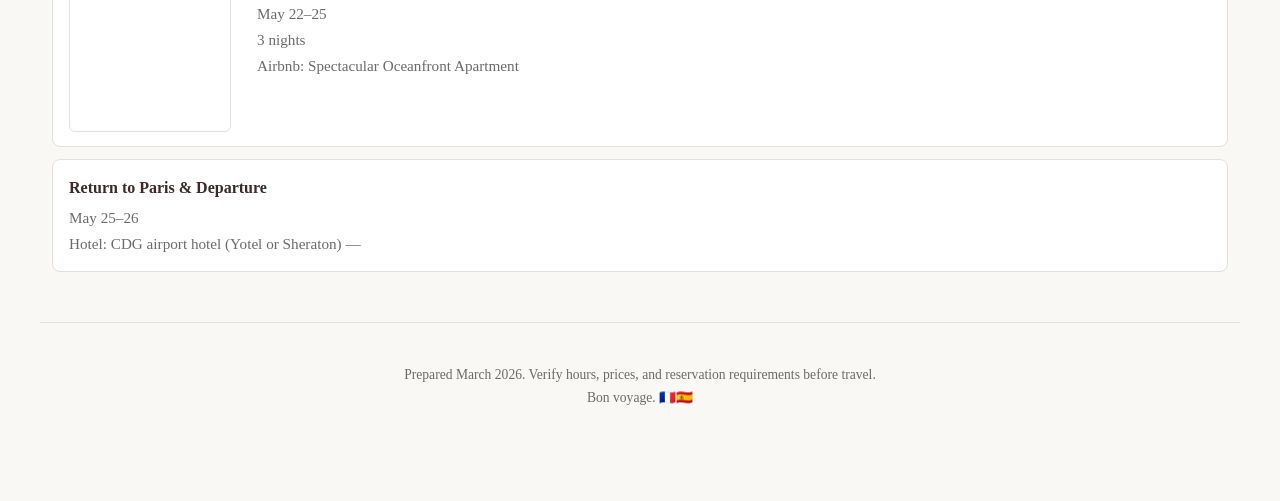
==== commit 1c09093a: "UI: use transparent PNGs for destination icons" ====
--- a/France_Spain_2026/index.html
+++ b/France_Spain_2026/index.html
@@ -110,15 +110,15 @@
   <div class="rt-leg flight"><span class="rt-icon"><svg class="rt-svg" viewBox="0 0 24 24" fill="#9e9e9e"><path d="M21 16v-2l-8-5V3.5A1.5 1.5 0 0 0 11.5 2 1.5 1.5 0 0 0 10 3.5V9l-8 5v2l8-2.5V19l-2 1.5V22l3.5-1 3.5 1v-1.5L13 19v-5.5l8 2.5z"/></svg></span><span class="rt-mode">flight</span></div>
   <div class="rt-stop muted"><span class="rt-name">CDG</span></div>
   <div class="rt-leg transfer"><span class="rt-icon"><svg class="rt-svg" viewBox="0 0 24 24" fill="#bbb"><path d="M18.92 6.01C18.72 5.42 18.16 5 17.5 5H15V3H9v2H6.5c-.66 0-1.22.42-1.42 1.01L3 12v8c0 .55.45 1 1 1h1c.55 0 1-.45 1-1v-1h12v1c0 .55.45 1 1 1h1c.55 0 1-.45 1-1v-8l-2.08-5.99zM6.5 16c-.83 0-1.5-.67-1.5-1.5S5.67 13 6.5 13s1.5.67 1.5 1.5S7.33 16 6.5 16zm11 0c-.83 0-1.5-.67-1.5-1.5s.67-1.5 1.5-1.5 1.5.67 1.5 1.5-.67 1.5-1.5 1.5zM5 11l1.5-4.5h11L19 11H5z"/></svg></span><span class="rt-mode">taxi / RER</span></div>
-  <div class="rt-stop stay"><span class="rt-dest-icon"><img src="paris_icon.jpg" alt="Paris icon"></span><span class="rt-name">Paris</span><span class="rt-nights"><span class="rt-nights-bars"><span class="rt-nights-bar"></span><span class="rt-nights-bar"></span><span class="rt-nights-bar"></span></span><span class="rt-nights-label">3 nights</span></span></div>
+  <div class="rt-stop stay"><span class="rt-dest-icon"><img src="paris_icon_transparent.png" alt="Paris icon"></span><span class="rt-name">Paris</span><span class="rt-nights"><span class="rt-nights-bars"><span class="rt-nights-bar"></span><span class="rt-nights-bar"></span><span class="rt-nights-bar"></span></span><span class="rt-nights-label">3 nights</span></span></div>
   <div class="rt-leg train"><span class="rt-icon"><svg class="rt-svg" viewBox="0 0 24 24" fill="#4a1a2e"><path d="M12 2c-4 0-8 .5-8 4v9.5C4 17.43 5.57 19 7.5 19L6 20.5v.5h2.23l2-2H14l2 2h2v-.5L16.5 19c1.93 0 3.5-1.57 3.5-3.5V6c0-3.5-3.58-4-8-4zM7.5 17c-.83 0-1.5-.67-1.5-1.5S6.67 14 7.5 14s1.5.67 1.5 1.5S8.33 17 7.5 17zm3.5-6H6V6h5v5zm2 0V6h5v5h-5zm3.5 6c-.83 0-1.5-.67-1.5-1.5s.67-1.5 1.5-1.5 1.5.67 1.5 1.5-.67 1.5-1.5 1.5z"/></svg></span><span class="rt-mode">INOUI</span></div>
   <div class="rt-stop"><span class="rt-name">Bordeaux</span></div>
   <div class="rt-leg car"><span class="rt-icon"><svg class="rt-svg" viewBox="0 0 24 24" fill="#8b6f4e"><path d="M18.92 6.01C18.72 5.42 18.16 5 17.5 5h-11c-.66 0-1.22.42-1.42 1.01L3 12v8c0 .55.45 1 1 1h1c.55 0 1-.45 1-1v-1h12v1c0 .55.45 1 1 1h1c.55 0 1-.45 1-1v-8l-2.08-5.99zM6.5 16c-.83 0-1.5-.67-1.5-1.5S5.67 13 6.5 13s1.5.67 1.5 1.5S7.33 16 6.5 16zm11 0c-.83 0-1.5-.67-1.5-1.5s.67-1.5 1.5-1.5 1.5.67 1.5 1.5-.67 1.5-1.5 1.5zM5 11l1.5-4.5h11L19 11H5z"/></svg></span><span class="rt-mode">car</span></div>
-  <div class="rt-stop stay"><span class="rt-dest-icon"><img src="saint_emilion_icon.jpg" alt="Saint-Émilion icon"></span><span class="rt-name">St-Émilion</span><span class="rt-nights"><span class="rt-nights-bars"><span class="rt-nights-bar"></span><span class="rt-nights-bar"></span><span class="rt-nights-bar"></span></span><span class="rt-nights-label">3 nights</span></span></div>
+  <div class="rt-stop stay"><span class="rt-dest-icon"><img src="saint_emilion_icon_transparent.png" alt="Saint-Émilion icon"></span><span class="rt-name">St-Émilion</span><span class="rt-nights"><span class="rt-nights-bars"><span class="rt-nights-bar"></span><span class="rt-nights-bar"></span><span class="rt-nights-bar"></span></span><span class="rt-nights-label">3 nights</span></span></div>
   <div class="rt-leg car"><span class="rt-icon"><svg class="rt-svg" viewBox="0 0 24 24" fill="#8b6f4e"><path d="M18.92 6.01C18.72 5.42 18.16 5 17.5 5h-11c-.66 0-1.22.42-1.42 1.01L3 12v8c0 .55.45 1 1 1h1c.55 0 1-.45 1-1v-1h12v1c0 .55.45 1 1 1h1c.55 0 1-.45 1-1v-8l-2.08-5.99zM6.5 16c-.83 0-1.5-.67-1.5-1.5S5.67 13 6.5 13s1.5.67 1.5 1.5S7.33 16 6.5 16zm11 0c-.83 0-1.5-.67-1.5-1.5s.67-1.5 1.5-1.5 1.5.67 1.5 1.5-.67 1.5-1.5 1.5zM5 11l1.5-4.5h11L19 11H5z"/></svg></span><span class="rt-mode">car</span></div>
-  <div class="rt-stop stay"><span class="rt-dest-icon"><img src="lescun_icon.jpg" alt="Lescun icon"></span><span class="rt-name">Lescun</span><span class="rt-nights"><span class="rt-nights-bars"><span class="rt-nights-bar"></span><span class="rt-nights-bar"></span><span class="rt-nights-bar"></span></span><span class="rt-nights-label">3 nights</span></span></div>
+  <div class="rt-stop stay"><span class="rt-dest-icon"><img src="lescun_icon_transparent.png" alt="Lescun icon"></span><span class="rt-name">Lescun</span><span class="rt-nights"><span class="rt-nights-bars"><span class="rt-nights-bar"></span><span class="rt-nights-bar"></span><span class="rt-nights-bar"></span></span><span class="rt-nights-label">3 nights</span></span></div>
   <div class="rt-leg car"><span class="rt-icon"><svg class="rt-svg" viewBox="0 0 24 24" fill="#8b6f4e"><path d="M18.92 6.01C18.72 5.42 18.16 5 17.5 5h-11c-.66 0-1.22.42-1.42 1.01L3 12v8c0 .55.45 1 1 1h1c.55 0 1-.45 1-1v-1h12v1c0 .55.45 1 1 1h1c.55 0 1-.45 1-1v-8l-2.08-5.99zM6.5 16c-.83 0-1.5-.67-1.5-1.5S5.67 13 6.5 13s1.5.67 1.5 1.5S7.33 16 6.5 16zm11 0c-.83 0-1.5-.67-1.5-1.5s.67-1.5 1.5-1.5 1.5.67 1.5 1.5-.67 1.5-1.5 1.5zM5 11l1.5-4.5h11L19 11H5z"/></svg></span><span class="rt-mode">car</span></div>
-  <div class="rt-stop stay"><span class="rt-dest-icon"><img src="donostia_icon.avif" alt="San Seb icon"></span><span class="rt-name">San Seb.</span><span class="rt-nights"><span class="rt-nights-bars"><span class="rt-nights-bar"></span><span class="rt-nights-bar"></span><span class="rt-nights-bar"></span></span><span class="rt-nights-label">3 nights</span></span></div>
+  <div class="rt-stop stay"><span class="rt-dest-icon"><img src="donostia_icon_transparent.png" alt="San Seb icon"></span><span class="rt-name">San Seb.</span><span class="rt-nights"><span class="rt-nights-bars"><span class="rt-nights-bar"></span><span class="rt-nights-bar"></span><span class="rt-nights-bar"></span></span><span class="rt-nights-label">3 nights</span></span></div>
   <div class="rt-leg car"><span class="rt-icon"><svg class="rt-svg" viewBox="0 0 24 24" fill="#8b6f4e"><path d="M18.92 6.01C18.72 5.42 18.16 5 17.5 5h-11c-.66 0-1.22.42-1.42 1.01L3 12v8c0 .55.45 1 1 1h1c.55 0 1-.45 1-1v-1h12v1c0 .55.45 1 1 1h1c.55 0 1-.45 1-1v-8l-2.08-5.99zM6.5 16c-.83 0-1.5-.67-1.5-1.5S5.67 13 6.5 13s1.5.67 1.5 1.5S7.33 16 6.5 16zm11 0c-.83 0-1.5-.67-1.5-1.5s.67-1.5 1.5-1.5 1.5.67 1.5 1.5-.67 1.5-1.5 1.5zM5 11l1.5-4.5h11L19 11H5z"/></svg></span><span class="rt-mode">car</span></div>
   <div class="rt-stop"><span class="rt-name">Biarritz</span></div>
   <div class="rt-leg train"><span class="rt-icon"><svg class="rt-svg" viewBox="0 0 24 24" fill="#4a1a2e"><path d="M12 2c-4 0-8 .5-8 4v9.5C4 17.43 5.57 19 7.5 19L6 20.5v.5h2.23l2-2H14l2 2h2v-.5L16.5 19c1.93 0 3.5-1.57 3.5-3.5V6c0-3.5-3.58-4-8-4zM7.5 17c-.83 0-1.5-.67-1.5-1.5S6.67 14 7.5 14s1.5.67 1.5 1.5S8.33 17 7.5 17zm3.5-6H6V6h5v5zm2 0V6h5v5h-5zm3.5 6c-.83 0-1.5-.67-1.5-1.5s.67-1.5 1.5-1.5 1.5.67 1.5 1.5-.67 1.5-1.5 1.5z"/></svg></span><span class="rt-mode">INOUI</span></div>
--- a/France_Spain_2026/styles.css
+++ b/France_Spain_2026/styles.css
@@ -721,6 +721,8 @@
   display: block;
   pointer-events: none;
   object-fit: contain;
+  /* if the source has a white background, multiply lets it blend into the page color */
+  mix-blend-mode: multiply;
 }
 .rt-name {
   position: absolute;
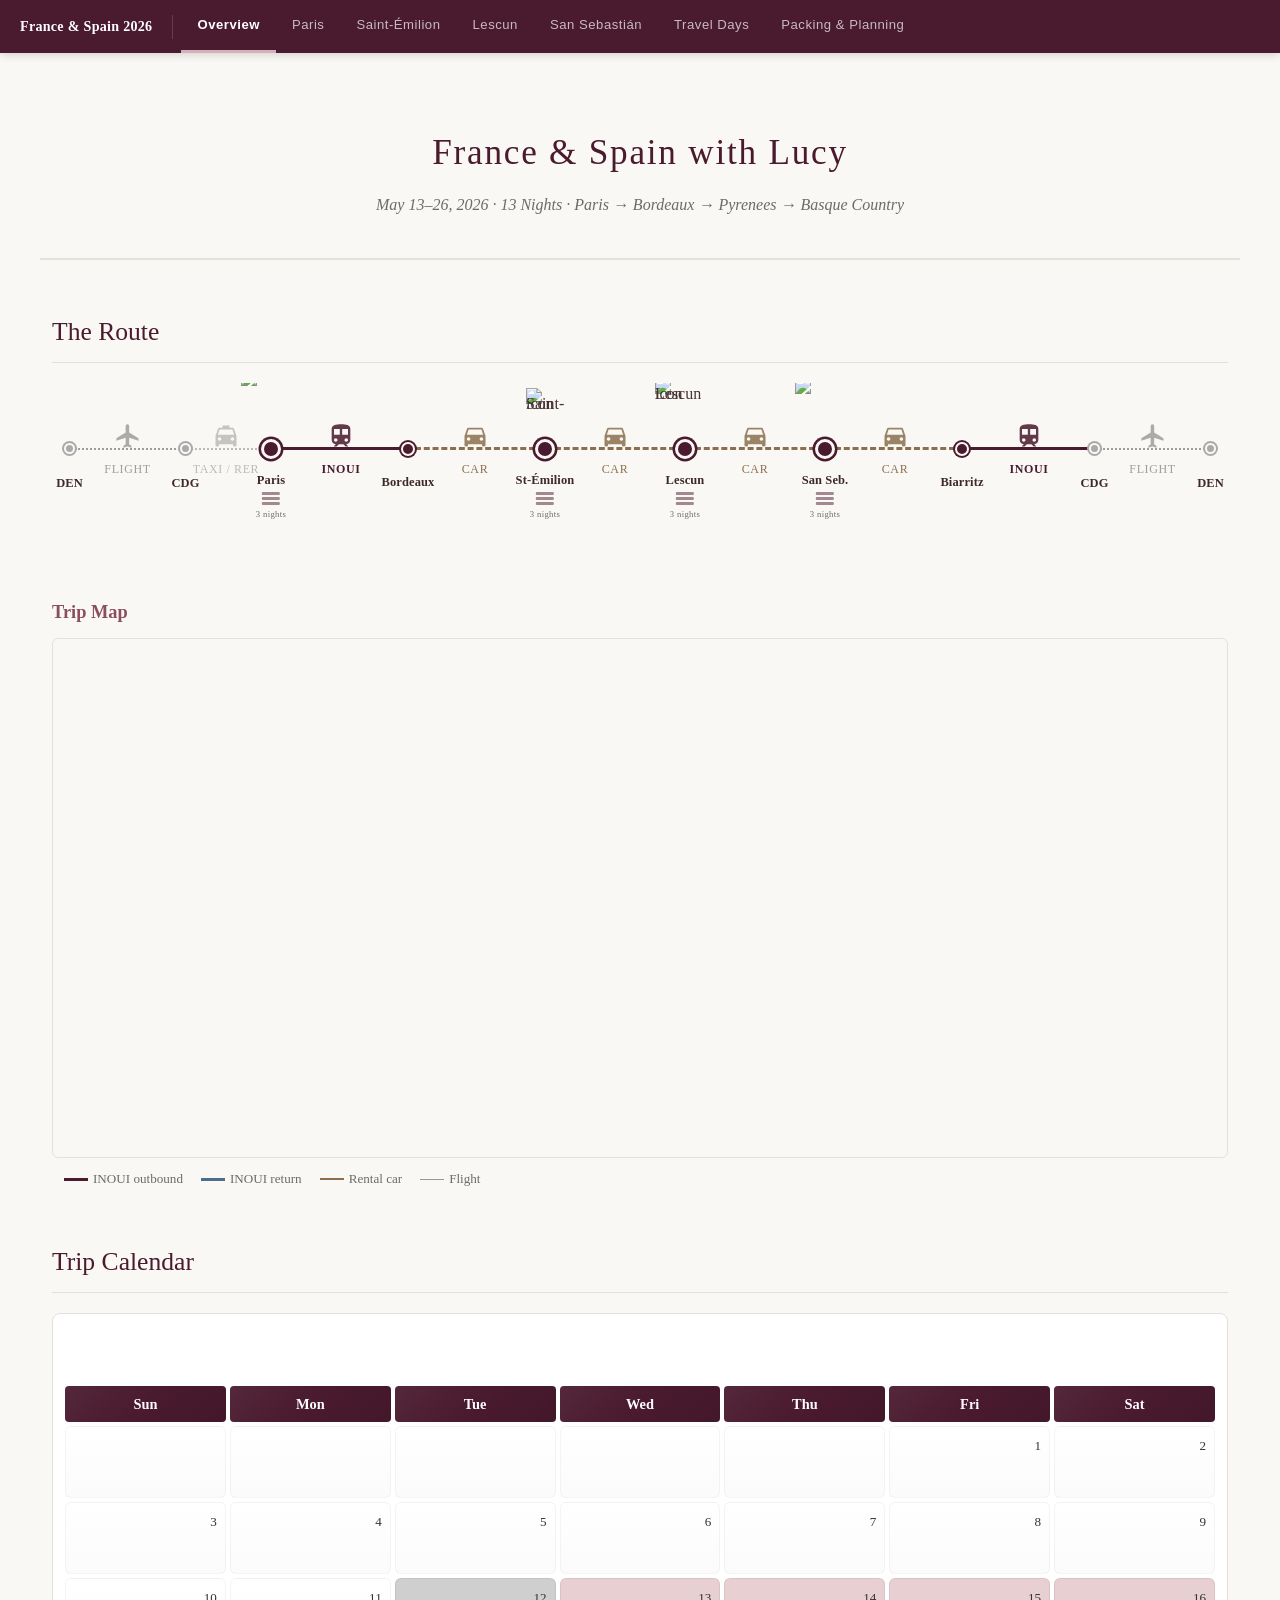
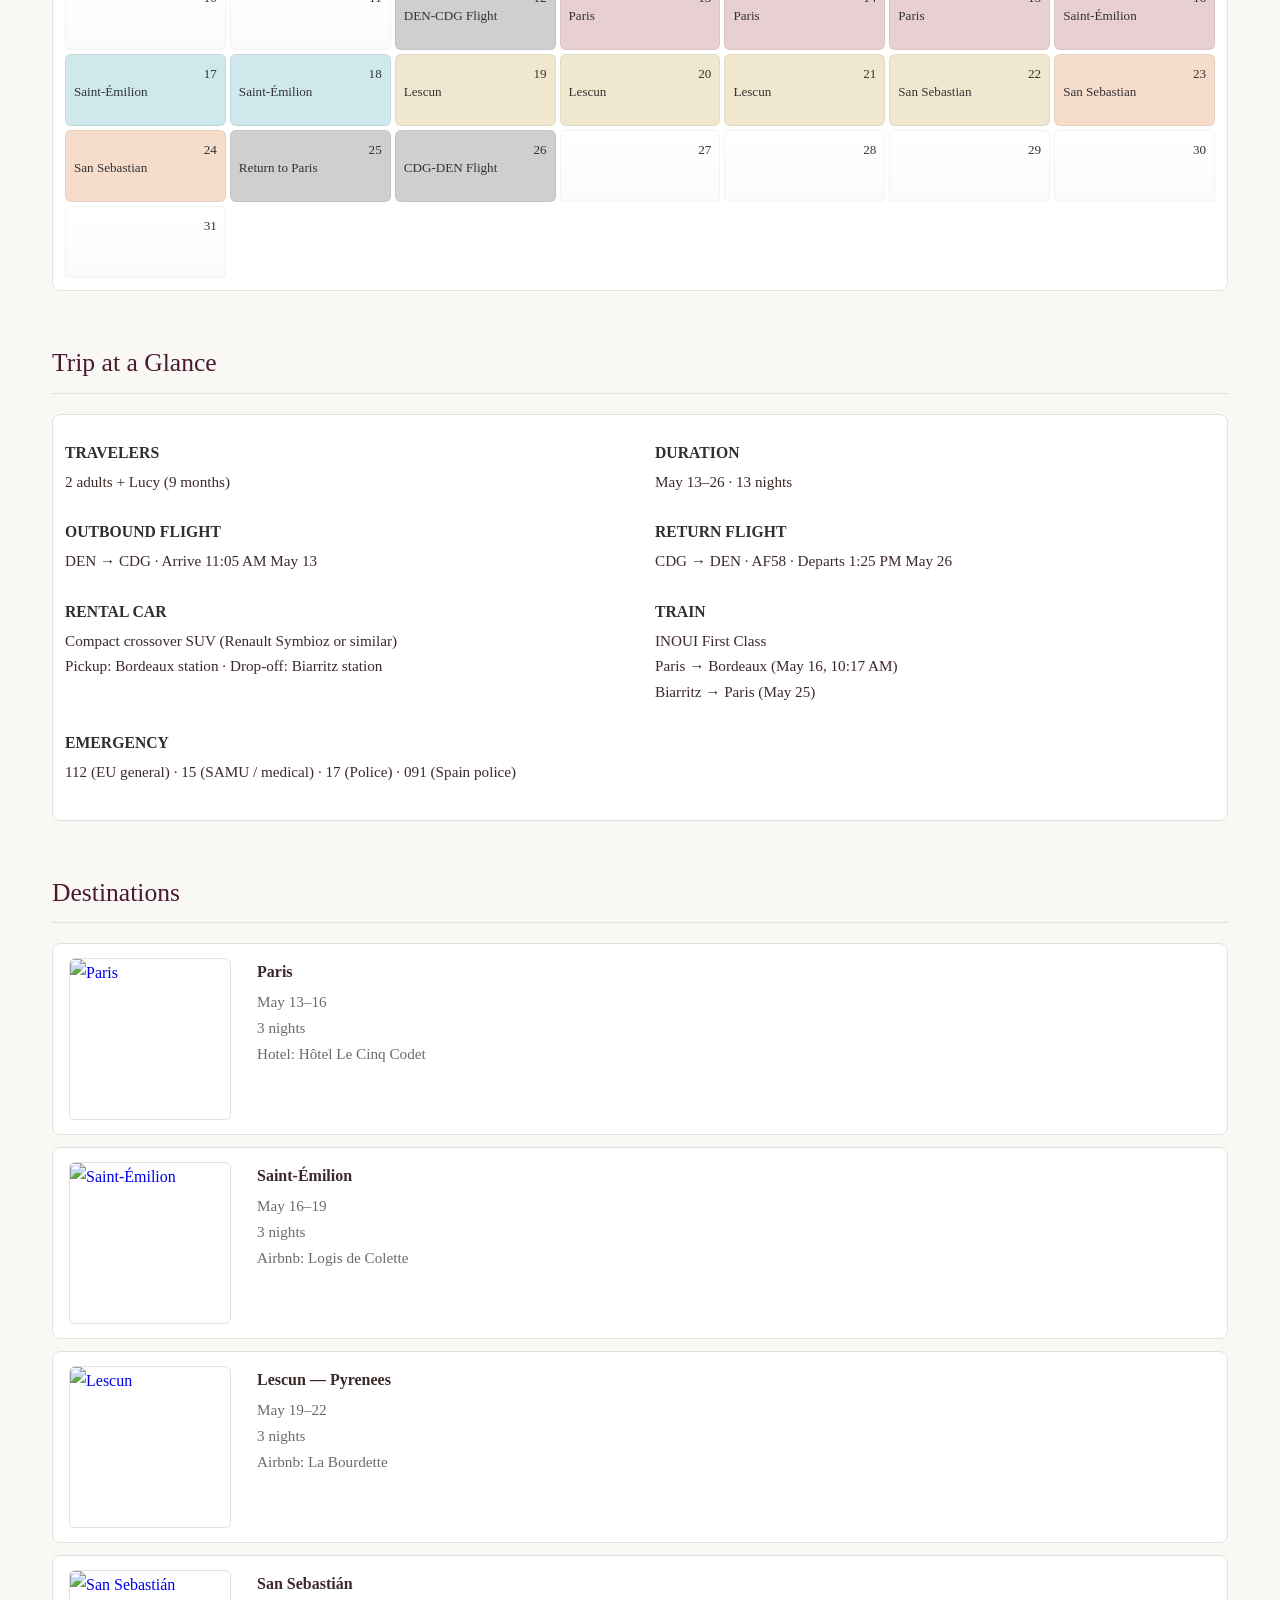
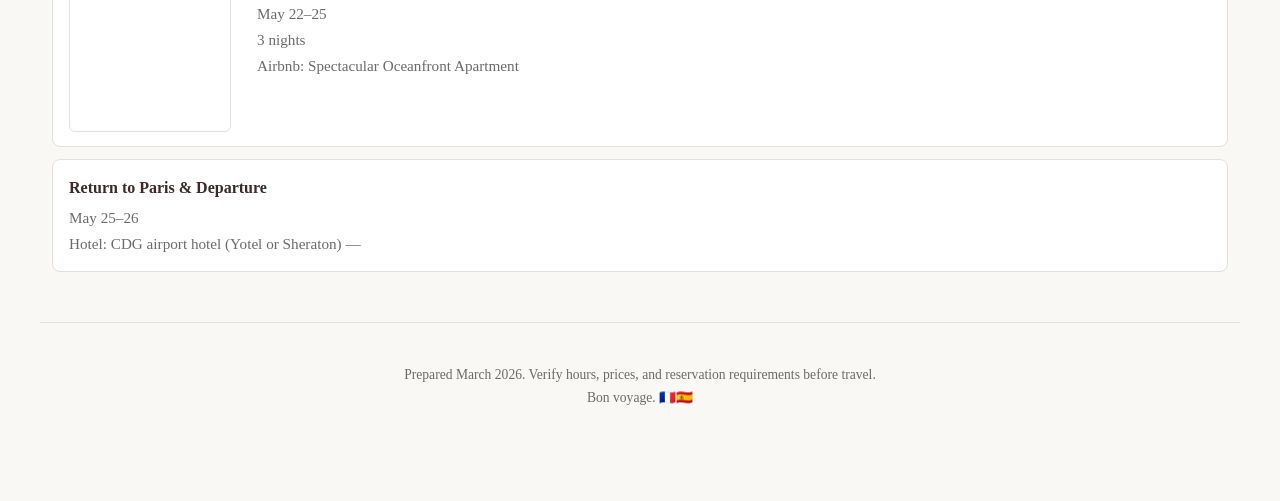
==== commit 2dba422c: "Shrink map icons further and add CSS class for circle" ====
--- a/France_Spain_2026/index.html
+++ b/France_Spain_2026/index.html
@@ -110,15 +110,15 @@
   <div class="rt-leg flight"><span class="rt-icon"><svg class="rt-svg" viewBox="0 0 24 24" fill="#9e9e9e"><path d="M21 16v-2l-8-5V3.5A1.5 1.5 0 0 0 11.5 2 1.5 1.5 0 0 0 10 3.5V9l-8 5v2l8-2.5V19l-2 1.5V22l3.5-1 3.5 1v-1.5L13 19v-5.5l8 2.5z"/></svg></span><span class="rt-mode">flight</span></div>
   <div class="rt-stop muted"><span class="rt-name">CDG</span></div>
   <div class="rt-leg transfer"><span class="rt-icon"><svg class="rt-svg" viewBox="0 0 24 24" fill="#bbb"><path d="M18.92 6.01C18.72 5.42 18.16 5 17.5 5H15V3H9v2H6.5c-.66 0-1.22.42-1.42 1.01L3 12v8c0 .55.45 1 1 1h1c.55 0 1-.45 1-1v-1h12v1c0 .55.45 1 1 1h1c.55 0 1-.45 1-1v-8l-2.08-5.99zM6.5 16c-.83 0-1.5-.67-1.5-1.5S5.67 13 6.5 13s1.5.67 1.5 1.5S7.33 16 6.5 16zm11 0c-.83 0-1.5-.67-1.5-1.5s.67-1.5 1.5-1.5 1.5.67 1.5 1.5-.67 1.5-1.5 1.5zM5 11l1.5-4.5h11L19 11H5z"/></svg></span><span class="rt-mode">taxi / RER</span></div>
-  <div class="rt-stop stay"><span class="rt-dest-icon"><img src="paris_icon_transparent.png" alt="Paris icon"></span><span class="rt-name">Paris</span><span class="rt-nights"><span class="rt-nights-bars"><span class="rt-nights-bar"></span><span class="rt-nights-bar"></span><span class="rt-nights-bar"></span></span><span class="rt-nights-label">3 nights</span></span></div>
+  <div class="rt-stop stay"><span class="rt-dest-icon"><img src="paris_icon_clean4.png" alt="Paris icon"></span><span class="rt-name">Paris</span><span class="rt-nights"><span class="rt-nights-bars"><span class="rt-nights-bar"></span><span class="rt-nights-bar"></span><span class="rt-nights-bar"></span></span><span class="rt-nights-label">3 nights</span></span></div>
   <div class="rt-leg train"><span class="rt-icon"><svg class="rt-svg" viewBox="0 0 24 24" fill="#4a1a2e"><path d="M12 2c-4 0-8 .5-8 4v9.5C4 17.43 5.57 19 7.5 19L6 20.5v.5h2.23l2-2H14l2 2h2v-.5L16.5 19c1.93 0 3.5-1.57 3.5-3.5V6c0-3.5-3.58-4-8-4zM7.5 17c-.83 0-1.5-.67-1.5-1.5S6.67 14 7.5 14s1.5.67 1.5 1.5S8.33 17 7.5 17zm3.5-6H6V6h5v5zm2 0V6h5v5h-5zm3.5 6c-.83 0-1.5-.67-1.5-1.5s.67-1.5 1.5-1.5 1.5.67 1.5 1.5-.67 1.5-1.5 1.5z"/></svg></span><span class="rt-mode">INOUI</span></div>
   <div class="rt-stop"><span class="rt-name">Bordeaux</span></div>
   <div class="rt-leg car"><span class="rt-icon"><svg class="rt-svg" viewBox="0 0 24 24" fill="#8b6f4e"><path d="M18.92 6.01C18.72 5.42 18.16 5 17.5 5h-11c-.66 0-1.22.42-1.42 1.01L3 12v8c0 .55.45 1 1 1h1c.55 0 1-.45 1-1v-1h12v1c0 .55.45 1 1 1h1c.55 0 1-.45 1-1v-8l-2.08-5.99zM6.5 16c-.83 0-1.5-.67-1.5-1.5S5.67 13 6.5 13s1.5.67 1.5 1.5S7.33 16 6.5 16zm11 0c-.83 0-1.5-.67-1.5-1.5s.67-1.5 1.5-1.5 1.5.67 1.5 1.5-.67 1.5-1.5 1.5zM5 11l1.5-4.5h11L19 11H5z"/></svg></span><span class="rt-mode">car</span></div>
-  <div class="rt-stop stay"><span class="rt-dest-icon"><img src="saint_emilion_icon_transparent.png" alt="Saint-Émilion icon"></span><span class="rt-name">St-Émilion</span><span class="rt-nights"><span class="rt-nights-bars"><span class="rt-nights-bar"></span><span class="rt-nights-bar"></span><span class="rt-nights-bar"></span></span><span class="rt-nights-label">3 nights</span></span></div>
+  <div class="rt-stop stay"><span class="rt-dest-icon wine"><img src="saint_emilion_icon_clean4.png" alt="Saint-Émilion icon"></span><span class="rt-name">St-Émilion</span><span class="rt-nights"><span class="rt-nights-bars"><span class="rt-nights-bar"></span><span class="rt-nights-bar"></span><span class="rt-nights-bar"></span></span><span class="rt-nights-label">3 nights</span></span></div>
   <div class="rt-leg car"><span class="rt-icon"><svg class="rt-svg" viewBox="0 0 24 24" fill="#8b6f4e"><path d="M18.92 6.01C18.72 5.42 18.16 5 17.5 5h-11c-.66 0-1.22.42-1.42 1.01L3 12v8c0 .55.45 1 1 1h1c.55 0 1-.45 1-1v-1h12v1c0 .55.45 1 1 1h1c.55 0 1-.45 1-1v-8l-2.08-5.99zM6.5 16c-.83 0-1.5-.67-1.5-1.5S5.67 13 6.5 13s1.5.67 1.5 1.5S7.33 16 6.5 16zm11 0c-.83 0-1.5-.67-1.5-1.5s.67-1.5 1.5-1.5 1.5.67 1.5 1.5-.67 1.5-1.5 1.5zM5 11l1.5-4.5h11L19 11H5z"/></svg></span><span class="rt-mode">car</span></div>
-  <div class="rt-stop stay"><span class="rt-dest-icon"><img src="lescun_icon_transparent.png" alt="Lescun icon"></span><span class="rt-name">Lescun</span><span class="rt-nights"><span class="rt-nights-bars"><span class="rt-nights-bar"></span><span class="rt-nights-bar"></span><span class="rt-nights-bar"></span></span><span class="rt-nights-label">3 nights</span></span></div>
+  <div class="rt-stop stay"><span class="rt-dest-icon lower"><img src="lescun_icon_transparent.png" alt="Lescun icon"></span><span class="rt-name">Lescun</span><span class="rt-nights"><span class="rt-nights-bars"><span class="rt-nights-bar"></span><span class="rt-nights-bar"></span><span class="rt-nights-bar"></span></span><span class="rt-nights-label">3 nights</span></span></div>
   <div class="rt-leg car"><span class="rt-icon"><svg class="rt-svg" viewBox="0 0 24 24" fill="#8b6f4e"><path d="M18.92 6.01C18.72 5.42 18.16 5 17.5 5h-11c-.66 0-1.22.42-1.42 1.01L3 12v8c0 .55.45 1 1 1h1c.55 0 1-.45 1-1v-1h12v1c0 .55.45 1 1 1h1c.55 0 1-.45 1-1v-8l-2.08-5.99zM6.5 16c-.83 0-1.5-.67-1.5-1.5S5.67 13 6.5 13s1.5.67 1.5 1.5S7.33 16 6.5 16zm11 0c-.83 0-1.5-.67-1.5-1.5s.67-1.5 1.5-1.5 1.5.67 1.5 1.5-.67 1.5-1.5 1.5zM5 11l1.5-4.5h11L19 11H5z"/></svg></span><span class="rt-mode">car</span></div>
-  <div class="rt-stop stay"><span class="rt-dest-icon"><img src="donostia_icon_transparent.png" alt="San Seb icon"></span><span class="rt-name">San Seb.</span><span class="rt-nights"><span class="rt-nights-bars"><span class="rt-nights-bar"></span><span class="rt-nights-bar"></span><span class="rt-nights-bar"></span></span><span class="rt-nights-label">3 nights</span></span></div>
+  <div class="rt-stop stay"><span class="rt-dest-icon lower"><img src="donostia_icon_transparent.png" alt="San Seb icon"></span><span class="rt-name">San Seb.</span><span class="rt-nights"><span class="rt-nights-bars"><span class="rt-nights-bar"></span><span class="rt-nights-bar"></span><span class="rt-nights-bar"></span></span><span class="rt-nights-label">3 nights</span></span></div>
   <div class="rt-leg car"><span class="rt-icon"><svg class="rt-svg" viewBox="0 0 24 24" fill="#8b6f4e"><path d="M18.92 6.01C18.72 5.42 18.16 5 17.5 5h-11c-.66 0-1.22.42-1.42 1.01L3 12v8c0 .55.45 1 1 1h1c.55 0 1-.45 1-1v-1h12v1c0 .55.45 1 1 1h1c.55 0 1-.45 1-1v-8l-2.08-5.99zM6.5 16c-.83 0-1.5-.67-1.5-1.5S5.67 13 6.5 13s1.5.67 1.5 1.5S7.33 16 6.5 16zm11 0c-.83 0-1.5-.67-1.5-1.5s.67-1.5 1.5-1.5 1.5.67 1.5 1.5-.67 1.5-1.5 1.5zM5 11l1.5-4.5h11L19 11H5z"/></svg></span><span class="rt-mode">car</span></div>
   <div class="rt-stop"><span class="rt-name">Biarritz</span></div>
   <div class="rt-leg train"><span class="rt-icon"><svg class="rt-svg" viewBox="0 0 24 24" fill="#4a1a2e"><path d="M12 2c-4 0-8 .5-8 4v9.5C4 17.43 5.57 19 7.5 19L6 20.5v.5h2.23l2-2H14l2 2h2v-.5L16.5 19c1.93 0 3.5-1.57 3.5-3.5V6c0-3.5-3.58-4-8-4zM7.5 17c-.83 0-1.5-.67-1.5-1.5S6.67 14 7.5 14s1.5.67 1.5 1.5S8.33 17 7.5 17zm3.5-6H6V6h5v5zm2 0V6h5v5h-5zm3.5 6c-.83 0-1.5-.67-1.5-1.5s.67-1.5 1.5-1.5 1.5.67 1.5 1.5-.67 1.5-1.5 1.5z"/></svg></span><span class="rt-mode">INOUI</span></div>
@@ -341,6 +341,7 @@
   var returnBlue = '#4a6e8b';
   var carColor = '#8b6f4e';
   var flightColor = '#999';
+  // restore Carto light basemap (previous clean look)
   var tileUrl = 'https://{s}.basemaps.cartocdn.com/light_all/{z}/{x}/{y}{r}.png';
   var tileAttr = '&copy; <a href="https://www.openstreetmap.org/copyright">OSM</a> &copy; <a href="https://carto.com/">CARTO</a>';
 
@@ -368,13 +369,24 @@
   var m = L.map('map-trip', {scrollWheelZoom: true}).setView([45.5, 0.5], 6);
   L.tileLayer(tileUrl, {attribution: tileAttr, maxZoom: 18}).addTo(m);
 
+  // --- Marker helper for images with background circle ---
+  function imageIcon(url, s) {
+    return L.divIcon({
+      className: 'custom-image-icon',
+      html: '<div><img src="'+url+'"></div>',
+      iconSize: [s, s],
+      iconAnchor: [s/2, s/2],
+      popupAnchor: [0, -s/2]
+    });
+  }
+
   // --- Markers ---
   L.marker(cdg, {icon: svgIcon('<svg viewBox=\"0 0 24 24\" width=\"18\" height=\"18\" fill=\"#666\"><path d=\"M21 16v-2l-8-5V3.5A1.5 1.5 0 0 0 11.5 2 1.5 1.5 0 0 0 10 3.5V9l-8 5v2l8-2.5V19l-2 1.5V22l3.5-1 3.5 1v-1.5L13 19v-5.5l8 2.5z\"/></svg>', 36)}).addTo(m).bindPopup('<strong>CDG Airport</strong><br>Arrive May 13 · Depart May 26');
-  L.marker(paris, {icon: svgIcon('<svg viewBox=\"0 0 32 32\" width=\"22\" height=\"22\" fill=\"none\" stroke=\"#4a1a2e\" stroke-width=\"1.6\" stroke-linecap=\"round\" stroke-linejoin=\"round\"><path d=\"M6 24 C4 20 5 14 9 10 C13 6 19 4 24 6\" stroke-width=\"2\"/><path d=\"M24 6 C26 7 27 10 26 14 C25 18 22 22 18 24 C14 26 10 26 6 24\" stroke-width=\"2\"/><path d=\"M9 10 C13 10 19 8 24 6\" opacity=\"0.4\" stroke-width=\"1.2\"/><path d=\"M11 14 C14 15 18 15 22 13\" opacity=\"0.3\" stroke-width=\"1\"/><path d=\"M9 19 C12 20 16 20 20 18\" opacity=\"0.3\" stroke-width=\"1\"/></svg>', 42)}).addTo(m).bindPopup('<strong>Paris</strong><br>H\u00f4tel Le Cinq Codet<br>May 13\u201316 · 3 nights');
+  L.marker(paris, {icon: imageIcon('paris_icon_clean4.png', 16)}).addTo(m).bindPopup('<strong>Paris</strong><br>H\u00f4tel Le Cinq Codet<br>May 13\u201316 · 3 nights');
   L.marker(bordx, {icon: svgIcon('<svg viewBox=\"0 0 24 24\" width=\"18\" height=\"18\" fill=\"#4a1a2e\"><path d=\"M12 2c-4 0-8 .5-8 4v9.5C4 17.43 5.57 19 7.5 19L6 20.5v.5h2.23l2-2H14l2 2h2v-.5L16.5 19c1.93 0 3.5-1.57 3.5-3.5V6c0-3.5-3.58-4-8-4zM7.5 17c-.83 0-1.5-.67-1.5-1.5S6.67 14 7.5 14s1.5.67 1.5 1.5S8.33 17 7.5 17zm3.5-6H6V6h5v5zm2 0V6h5v5h-5zm3.5 6c-.83 0-1.5-.67-1.5-1.5s.67-1.5 1.5-1.5 1.5.67 1.5 1.5-.67 1.5-1.5 1.5z\"/></svg>', 34)}).addTo(m).bindPopup('<strong>Bordeaux Saint-Jean</strong><br>INOUI arrival · Car pickup');
-  L.marker(stemil, {icon: svgIcon('<svg viewBox=\"0 0 32 32\" width=\"22\" height=\"22\" fill=\"none\" stroke=\"#4a1a2e\" stroke-linecap=\"round\" stroke-linejoin=\"round\"><path d=\"M11 3 L11 11 C11 15 13 17 16 17 C19 17 21 15 21 11 L21 3\" stroke-width=\"1.8\"/><path d=\"M11 3 L21 3\" stroke-width=\"1.4\"/><line x1=\"16\" y1=\"17\" x2=\"16\" y2=\"25\" stroke-width=\"1.8\"/><line x1=\"11.5\" y1=\"25\" x2=\"20.5\" y2=\"25\" stroke-width=\"2\"/><path d=\"M12 8 C13 10 15 11 17 11 C19 11 20 10 21 8\" fill=\"#4a1a2e\" opacity=\"0.15\" stroke=\"none\"/><path d=\"M12.5 8 L20.5 8\" stroke-width=\"1\" opacity=\"0.4\"/></svg>', 42)}).addTo(m).bindPopup('<strong>Saint-\u00c9milion</strong><br>Logis de Colette<br>May 16\u201319 · 3 nights');
-  L.marker(lescun, {icon: svgIcon('<svg viewBox=\"0 0 32 32\" width=\"22\" height=\"22\" fill=\"none\" stroke=\"#4a1a2e\" stroke-linecap=\"round\" stroke-linejoin=\"round\"><path d=\"M2 27 L11 9 L16 19 L20 13 L30 27\" stroke-width=\"2\" fill=\"#4a1a2e\" opacity=\"0.06\"/><path d=\"M2 27 L11 9 L16 19 L20 13 L30 27\" stroke-width=\"2\"/><path d=\"M8.5 14 L11 9 L13.5 14\" stroke-width=\"1.4\" fill=\"white\" opacity=\"0.9\"/><path d=\"M18 17 L20 13 L22 17\" stroke-width=\"1.4\" fill=\"white\" opacity=\"0.9\"/></svg>', 42)}).addTo(m).bindPopup('<strong>Lescun</strong><br>La Bourdette<br>May 19\u201322 · 3 nights');
-  L.marker(sanSeb, {icon: svgIcon('<svg viewBox=\"0 0 32 32\" width=\"22\" height=\"22\" fill=\"none\" stroke=\"#4a1a2e\" stroke-linecap=\"round\" stroke-linejoin=\"round\"><circle cx=\"24\" cy=\"7\" r=\"3.5\" stroke-width=\"1.6\" fill=\"#4a1a2e\" opacity=\"0.1\"/><line x1=\"24\" y1=\"2\" x2=\"24\" y2=\"3\" stroke-width=\"1.4\"/><line x1=\"24\" y1=\"11\" x2=\"24\" y2=\"12\" stroke-width=\"1.4\"/><line x1=\"19\" y1=\"7\" x2=\"20\" y2=\"7\" stroke-width=\"1.4\"/><line x1=\"28\" y1=\"7\" x2=\"29\" y2=\"7\" stroke-width=\"1.4\"/><path d=\"M3 20 C8 14 14 12 22 14 C26 15 29 17 30 20\" stroke-width=\"2\" fill=\"#4a1a2e\" opacity=\"0.06\"/><path d=\"M3 20 C8 14 14 12 22 14 C26 15 29 17 30 20\" stroke-width=\"2\"/><path d=\"M2 24 C6 22 10 22 14 24 C18 26 22 26 26 24 C28 23 30 23 31 24\" stroke-width=\"1.6\" opacity=\"0.5\"/><path d=\"M2 27 C6 25 10 25 14 27 C18 29 22 29 26 27 C28 26 30 26 31 27\" stroke-width=\"1.4\" opacity=\"0.3\"/></svg>', 42)}).addTo(m).bindPopup('<strong>San Sebasti\u00e1n</strong><br>May 22\u201325 · 3 nights');
+  L.marker(stemil, {icon: imageIcon('saint_emilion_icon_clean4.png', 16)}).addTo(m).bindPopup('<strong>Saint-\u00c9milion</strong><br>Logis de Colette<br>May 16\u201319 · 3 nights');
+  L.marker(lescun, {icon: imageIcon('lescun_icon_transparent.png', 16)}).addTo(m).bindPopup('<strong>Lescun</strong><br>La Bourdette<br>May 19\u201322 · 3 nights');
+  L.marker(sanSeb, {icon: imageIcon('donostia_icon_transparent.png', 16)}).addTo(m).bindPopup('<strong>San Sebasti\u00e1n</strong><br>May 22\u201325 · 3 nights');
   L.marker(biarr, {icon: svgIcon('<svg viewBox=\"0 0 24 24\" width=\"18\" height=\"18\" fill=\"#4a1a2e\"><path d=\"M12 2c-4 0-8 .5-8 4v9.5C4 17.43 5.57 19 7.5 19L6 20.5v.5h2.23l2-2H14l2 2h2v-.5L16.5 19c1.93 0 3.5-1.57 3.5-3.5V6c0-3.5-3.58-4-8-4zM7.5 17c-.83 0-1.5-.67-1.5-1.5S6.67 14 7.5 14s1.5.67 1.5 1.5S8.33 17 7.5 17zm3.5-6H6V6h5v5zm2 0V6h5v5h-5zm3.5 6c-.83 0-1.5-.67-1.5-1.5s.67-1.5 1.5-1.5 1.5.67 1.5 1.5-.67 1.5-1.5 1.5z\"/></svg>', 34)}).addTo(m).bindPopup('<strong>Biarritz</strong><br>Car drop-off · INOUI to Paris');
 
   // --- Flight legs (dotted, gray) ---
--- a/France_Spain_2026/styles.css
+++ b/France_Spain_2026/styles.css
@@ -707,8 +707,20 @@
   z-index: 2200;
   line-height: 0;
   opacity: 0.95;
-  width: 48px; /* increased to match more-detailed Eiffel SVG */
-  height: 48px;
+  width: 60px; /* 25% larger than previous 48px */
+  height: 60px;
+}
+
+/* keep wine icon at original size */
+.rt-dest-icon.wine {
+  width: 38px; /* 20% smaller than 48px */
+  height: 38px;
+  bottom: 30px; /* raise slightly above other icons */
+}
+
+/* nudge Lescun and Donostia icons down a bit for visual balance */
+.rt-dest-icon.lower {
+  bottom: 18px; /* drop further */
 }
 
 /* Prevent internal elements from clipping absolutely-positioned icons */
@@ -722,8 +734,9 @@
   pointer-events: none;
   object-fit: contain;
   /* if the source has a white background, multiply lets it blend into the page color */
-  mix-blend-mode: multiply;
-}
+}
+
+/* remove grid background on map tiles */
 .rt-name {
   position: absolute;
   top: 28px; left: 50%;
@@ -746,6 +759,23 @@
   display: flex;
   flex-direction: column;
   gap: 2px;
+}
+
+/* circle container for map icons */
+.custom-image-icon div {
+  width: 100%;
+  height: 100%;
+  display: flex;
+  align-items: center;
+  justify-content: center;
+  background: white;
+  border-radius: 50%;
+  border: 2px solid #4a1a2e;
+  box-shadow: 0 1px 4px rgba(0,0,0,0.2);
+}
+.custom-image-icon img {
+  max-width: 70%;
+  max-height: 70%;
 }
 .rt-nights-bar {
   width: 18px; height: 3px;
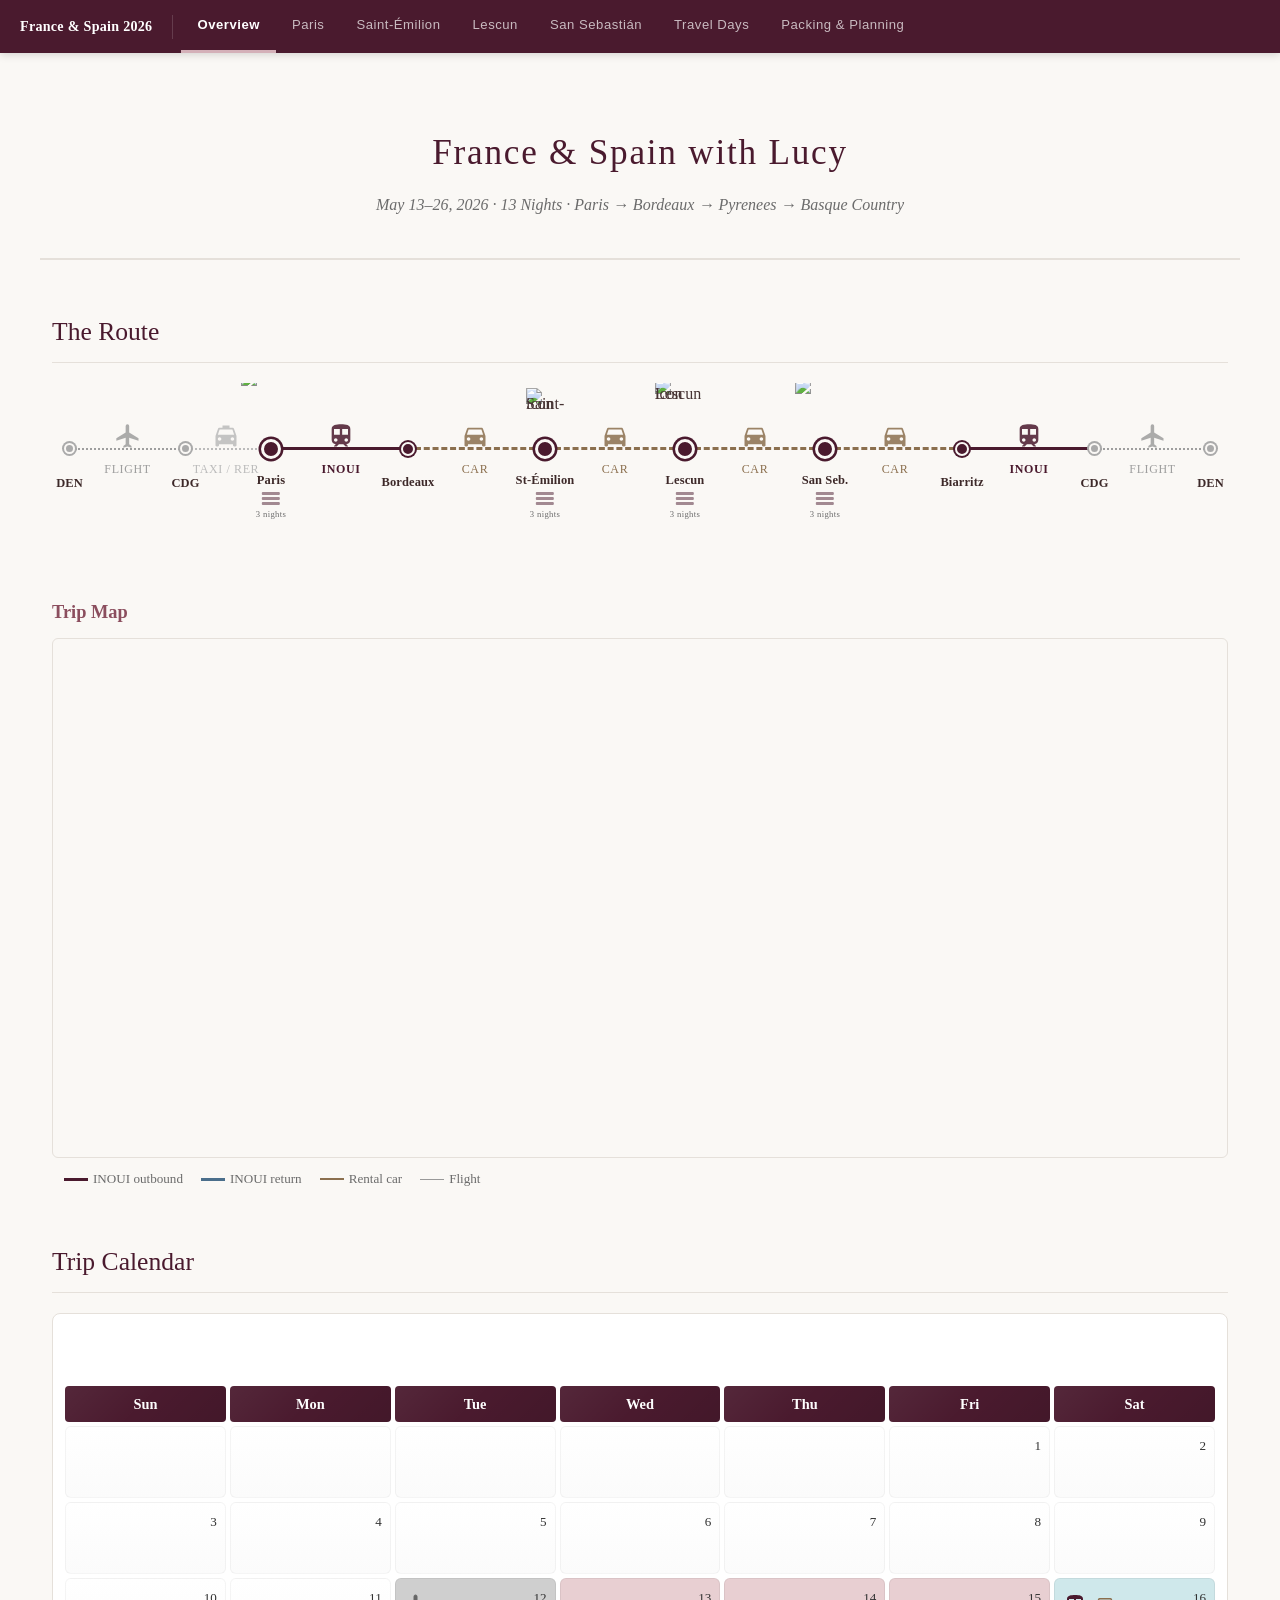
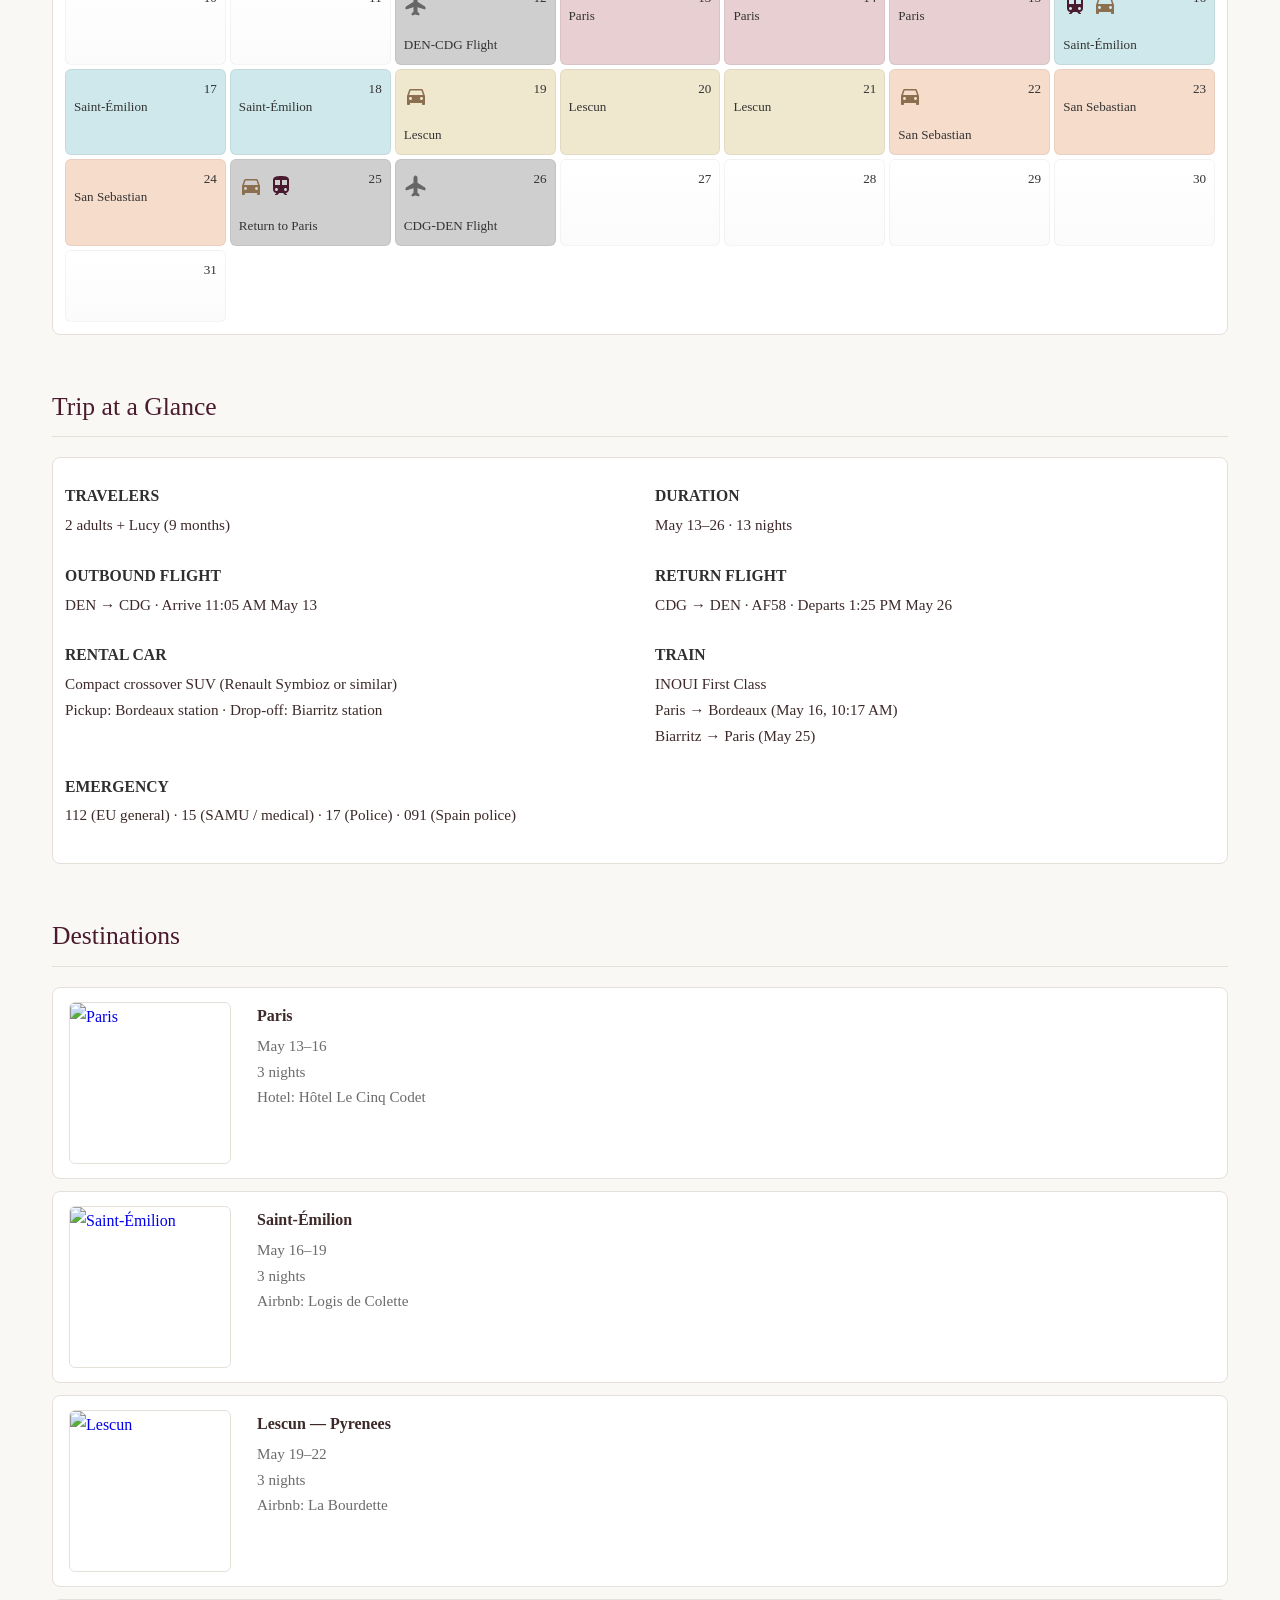
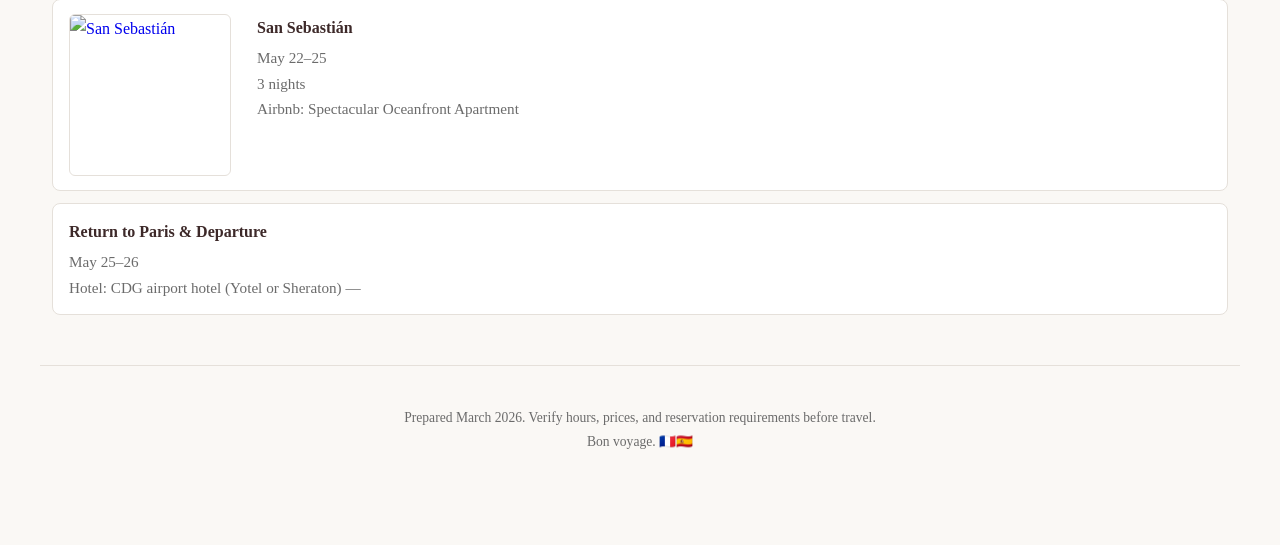
==== commit eef81eb9: "Switch to non-retina Carto tiles and disable detectRetina" ====
--- a/France_Spain_2026/index.html
+++ b/France_Spain_2026/index.html
@@ -342,7 +342,7 @@
   var carColor = '#8b6f4e';
   var flightColor = '#999';
   // restore Carto light basemap (previous clean look)
-  var tileUrl = 'https://{s}.basemaps.cartocdn.com/light_all/{z}/{x}/{y}{r}.png';
+  var tileUrl = 'https://{s}.basemaps.cartocdn.com/light_all/{z}/{x}/{y}.png';
   var tileAttr = '&copy; <a href="https://www.openstreetmap.org/copyright">OSM</a> &copy; <a href="https://carto.com/">CARTO</a>';
 
   function svgIcon(svgHtml, size) {
@@ -367,26 +367,30 @@
   var biarr   = [43.4690, -1.5580]; // Biarritz station
 
   var m = L.map('map-trip', {scrollWheelZoom: true}).setView([45.5, 0.5], 6);
-  L.tileLayer(tileUrl, {attribution: tileAttr, maxZoom: 18}).addTo(m);
+  L.tileLayer(tileUrl, {attribution: tileAttr, maxZoom: 18, detectRetina:false}).addTo(m);
 
   // --- Marker helper for images with background circle ---
   function imageIcon(url, s) {
+    // border adds 4px (2px each side), so compute total container size
+    var total = s + 4;
     return L.divIcon({
       className: 'custom-image-icon',
-      html: '<div><img src="'+url+'"></div>',
-      iconSize: [s, s],
-      iconAnchor: [s/2, s/2],
-      popupAnchor: [0, -s/2]
+      html: '<div style="width:' + total + 'px; height:' + total + 'px; display:flex; align-items:center; justify-content:center;">' +
+            '<img src="' + url + '" style="width:' + s + 'px; height:' + s + 'px;">' +
+            '</div>',
+      iconSize: [total, total],
+      iconAnchor: [total/2, total/2],
+      popupAnchor: [0, -total/2]
     });
   }
 
   // --- Markers ---
   L.marker(cdg, {icon: svgIcon('<svg viewBox=\"0 0 24 24\" width=\"18\" height=\"18\" fill=\"#666\"><path d=\"M21 16v-2l-8-5V3.5A1.5 1.5 0 0 0 11.5 2 1.5 1.5 0 0 0 10 3.5V9l-8 5v2l8-2.5V19l-2 1.5V22l3.5-1 3.5 1v-1.5L13 19v-5.5l8 2.5z\"/></svg>', 36)}).addTo(m).bindPopup('<strong>CDG Airport</strong><br>Arrive May 13 · Depart May 26');
-  L.marker(paris, {icon: imageIcon('paris_icon_clean4.png', 16)}).addTo(m).bindPopup('<strong>Paris</strong><br>H\u00f4tel Le Cinq Codet<br>May 13\u201316 · 3 nights');
+  L.marker(paris, {icon: imageIcon('paris_icon_clean4.png', 32)}).addTo(m).bindPopup('<strong>Paris</strong><br>H\u00f4tel Le Cinq Codet<br>May 13\u201316 · 3 nights');
   L.marker(bordx, {icon: svgIcon('<svg viewBox=\"0 0 24 24\" width=\"18\" height=\"18\" fill=\"#4a1a2e\"><path d=\"M12 2c-4 0-8 .5-8 4v9.5C4 17.43 5.57 19 7.5 19L6 20.5v.5h2.23l2-2H14l2 2h2v-.5L16.5 19c1.93 0 3.5-1.57 3.5-3.5V6c0-3.5-3.58-4-8-4zM7.5 17c-.83 0-1.5-.67-1.5-1.5S6.67 14 7.5 14s1.5.67 1.5 1.5S8.33 17 7.5 17zm3.5-6H6V6h5v5zm2 0V6h5v5h-5zm3.5 6c-.83 0-1.5-.67-1.5-1.5s.67-1.5 1.5-1.5 1.5.67 1.5 1.5-.67 1.5-1.5 1.5z\"/></svg>', 34)}).addTo(m).bindPopup('<strong>Bordeaux Saint-Jean</strong><br>INOUI arrival · Car pickup');
-  L.marker(stemil, {icon: imageIcon('saint_emilion_icon_clean4.png', 16)}).addTo(m).bindPopup('<strong>Saint-\u00c9milion</strong><br>Logis de Colette<br>May 16\u201319 · 3 nights');
-  L.marker(lescun, {icon: imageIcon('lescun_icon_transparent.png', 16)}).addTo(m).bindPopup('<strong>Lescun</strong><br>La Bourdette<br>May 19\u201322 · 3 nights');
-  L.marker(sanSeb, {icon: imageIcon('donostia_icon_transparent.png', 16)}).addTo(m).bindPopup('<strong>San Sebasti\u00e1n</strong><br>May 22\u201325 · 3 nights');
+  L.marker(stemil, {icon: imageIcon('saint_emilion_icon_clean4.png', 32)}).addTo(m).bindPopup('<strong>Saint-\u00c9milion</strong><br>Logis de Colette<br>May 16\u201319 · 3 nights');
+  L.marker(lescun, {icon: imageIcon('lescun_icon_transparent.png', 32)}).addTo(m).bindPopup('<strong>Lescun</strong><br>La Bourdette<br>May 19\u201322 · 3 nights');
+  L.marker(sanSeb, {icon: imageIcon('donostia_icon_transparent.png', 32)}).addTo(m).bindPopup('<strong>San Sebasti\u00e1n</strong><br>May 22\u201325 · 3 nights');
   L.marker(biarr, {icon: svgIcon('<svg viewBox=\"0 0 24 24\" width=\"18\" height=\"18\" fill=\"#4a1a2e\"><path d=\"M12 2c-4 0-8 .5-8 4v9.5C4 17.43 5.57 19 7.5 19L6 20.5v.5h2.23l2-2H14l2 2h2v-.5L16.5 19c1.93 0 3.5-1.57 3.5-3.5V6c0-3.5-3.58-4-8-4zM7.5 17c-.83 0-1.5-.67-1.5-1.5S6.67 14 7.5 14s1.5.67 1.5 1.5S8.33 17 7.5 17zm3.5-6H6V6h5v5zm2 0V6h5v5h-5zm3.5 6c-.83 0-1.5-.67-1.5-1.5s.67-1.5 1.5-1.5 1.5.67 1.5 1.5-.67 1.5-1.5 1.5z\"/></svg>', 34)}).addTo(m).bindPopup('<strong>Biarritz</strong><br>Car drop-off · INOUI to Paris');
 
   // --- Flight legs (dotted, gray) ---
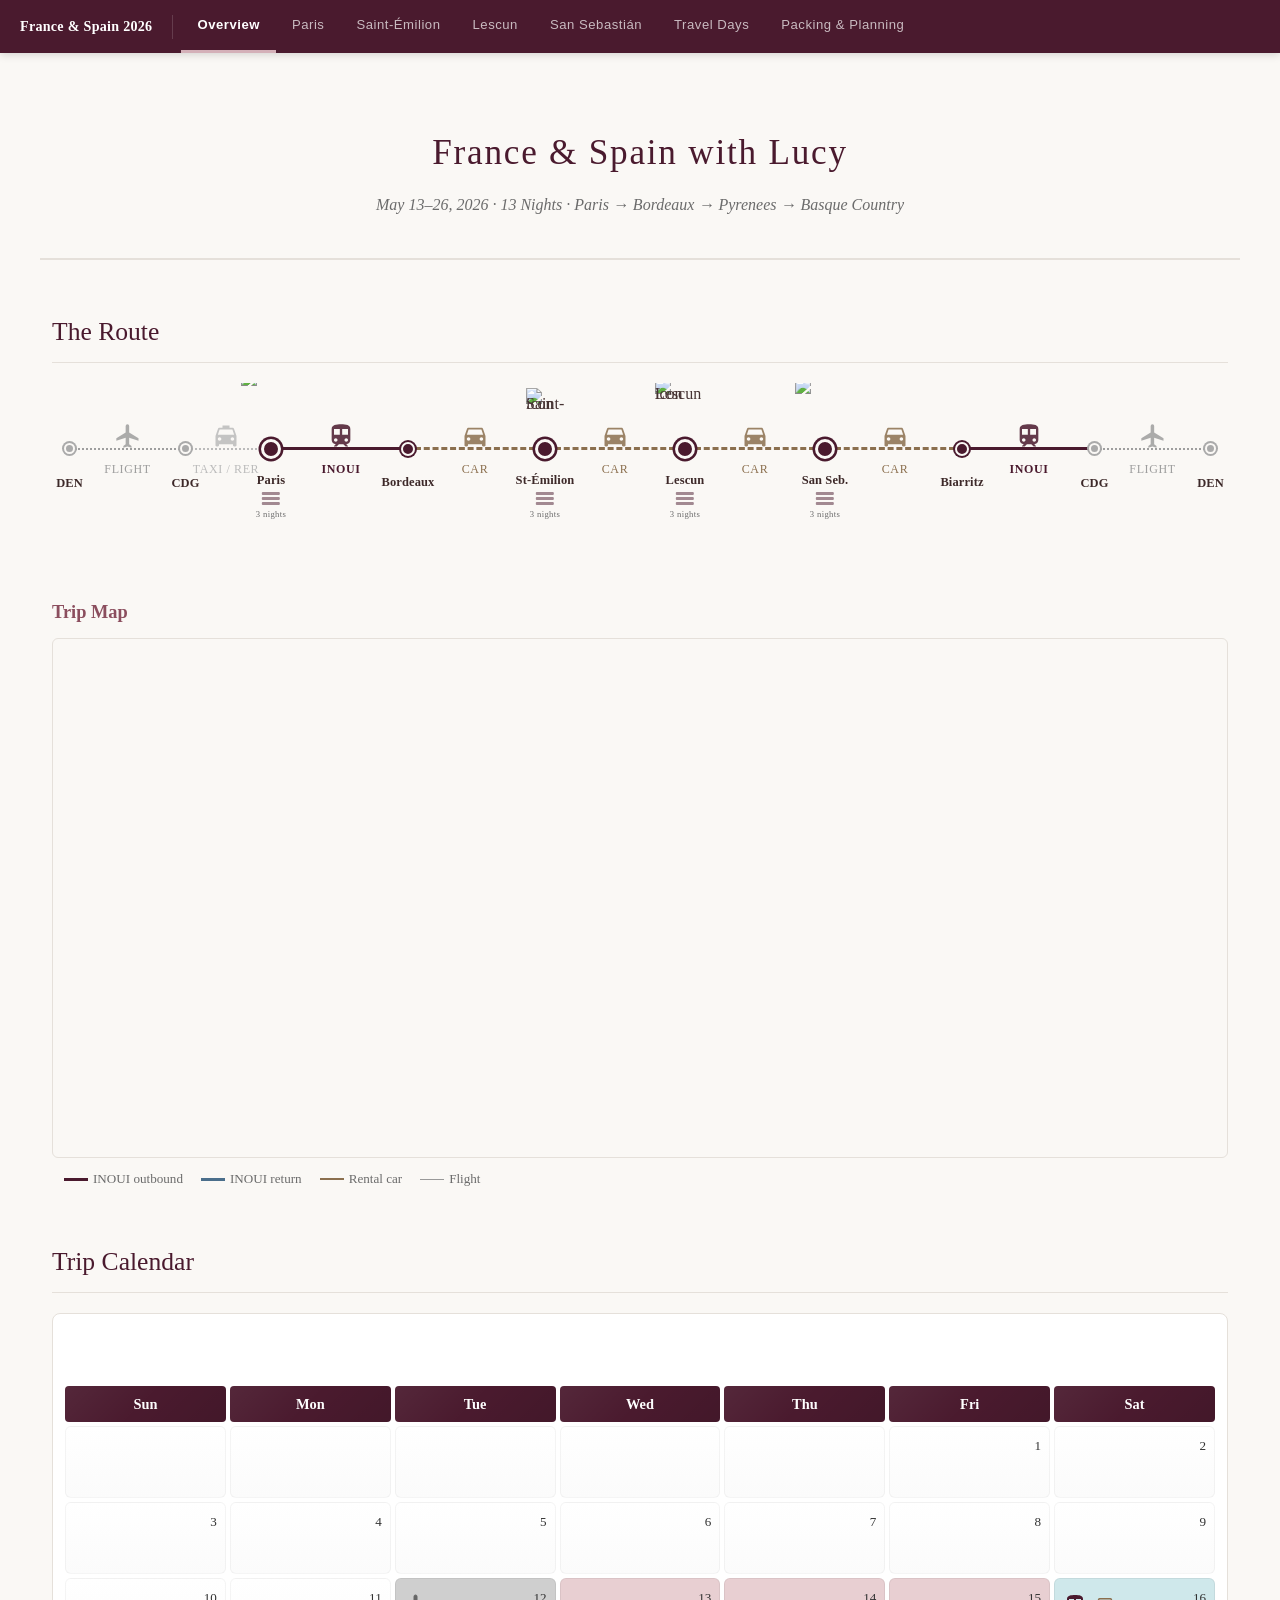
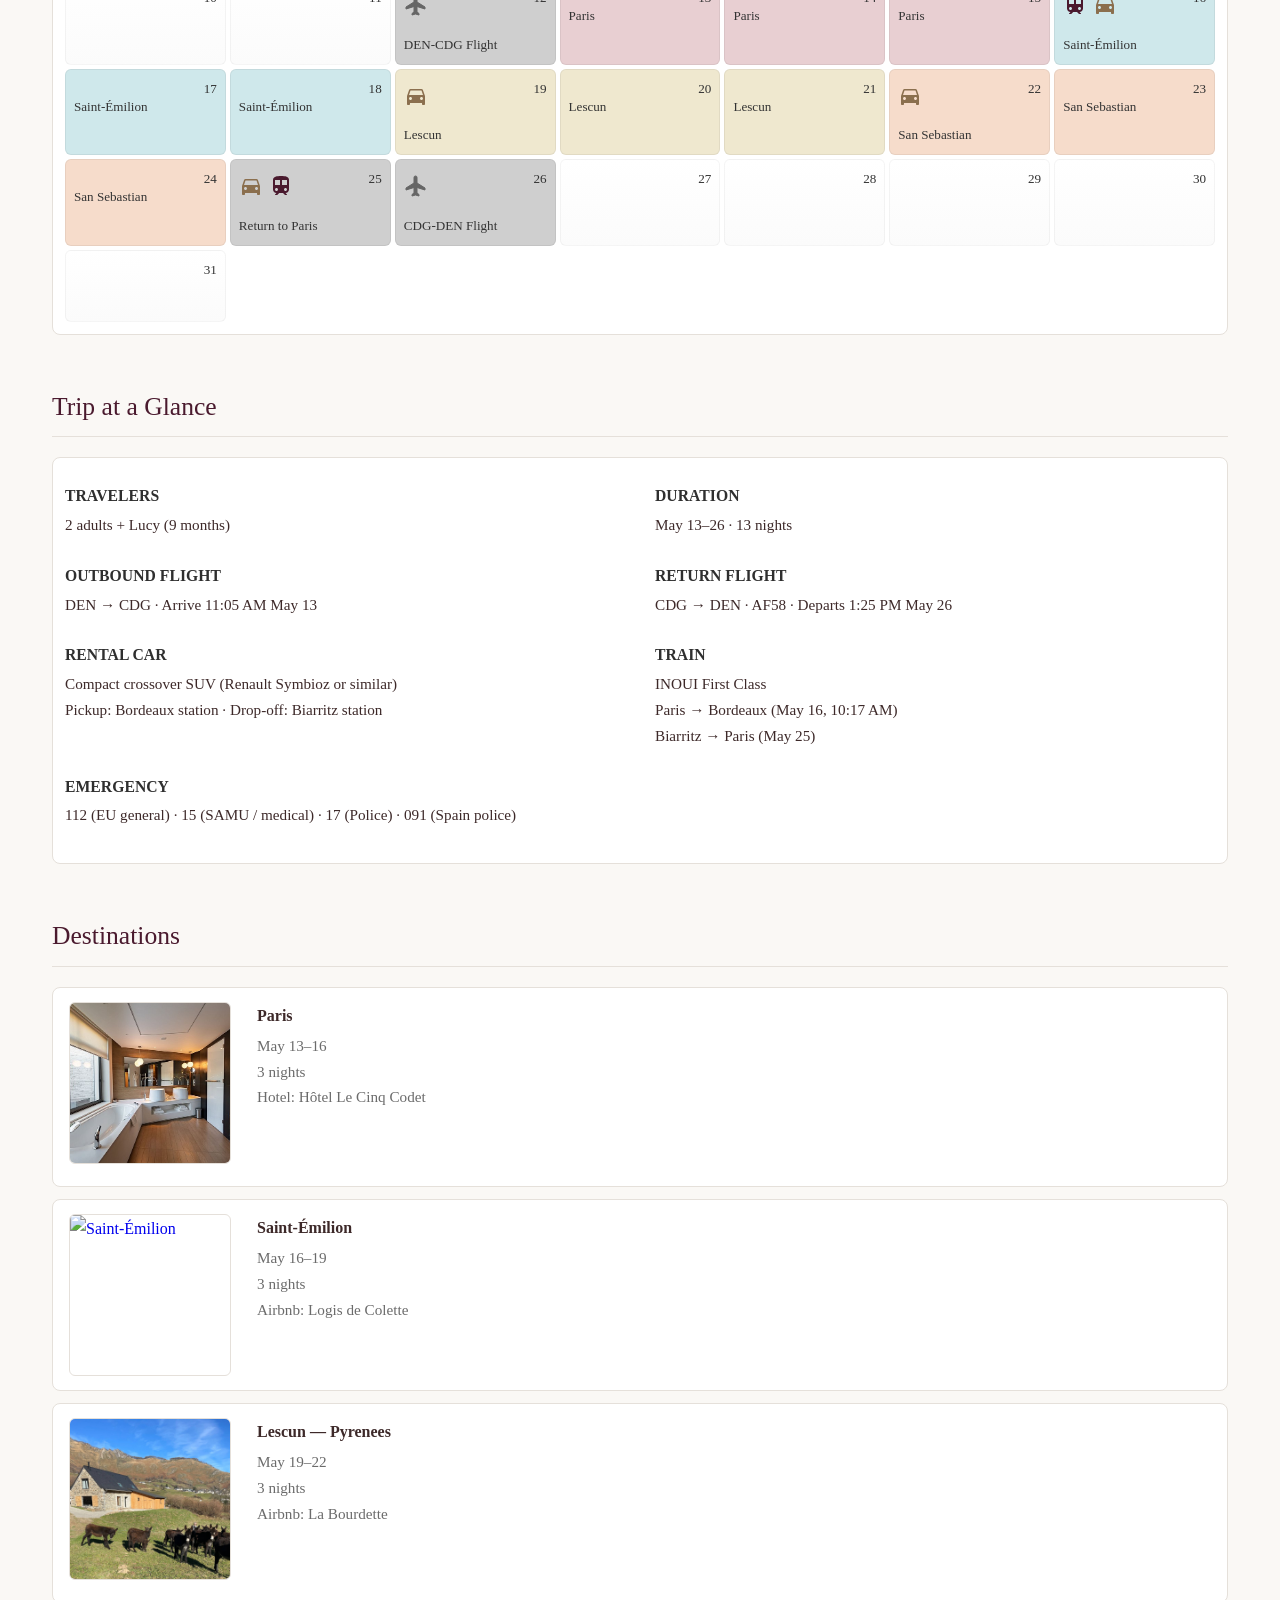
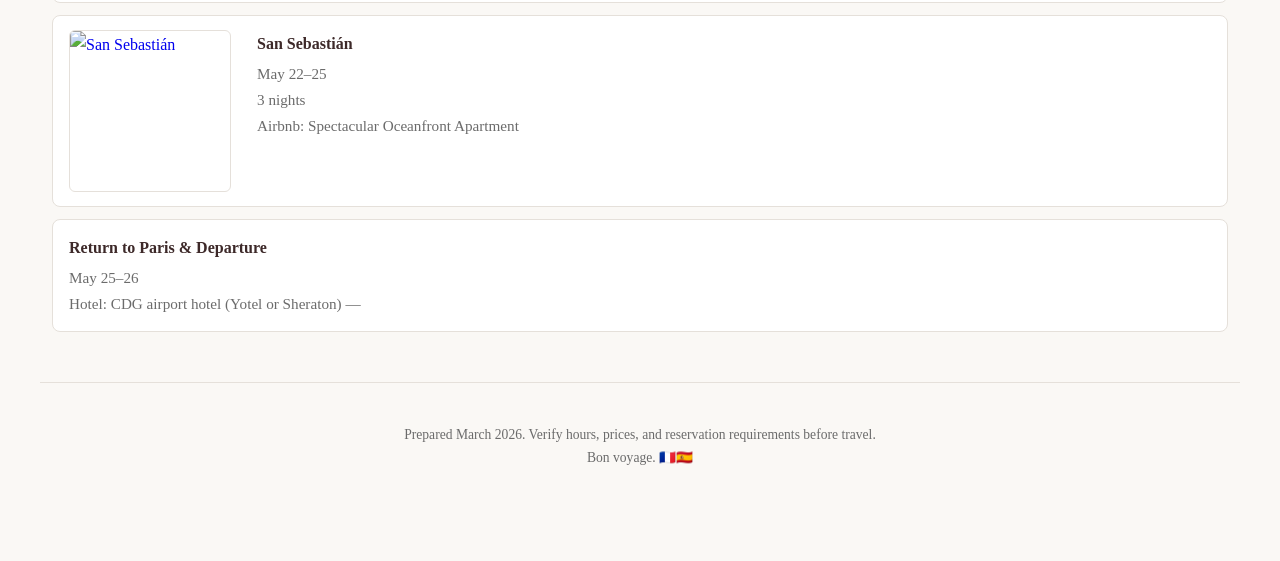
==== commit 9c8a4119: "Update Pau stopover, map markers, and remove Oloron-Sainte-Marie references" ====
--- a/France_Spain_2026/index.html
+++ b/France_Spain_2026/index.html
@@ -342,7 +342,7 @@
   var carColor = '#8b6f4e';
   var flightColor = '#999';
   // restore Carto light basemap (previous clean look)
-  var tileUrl = 'https://{s}.basemaps.cartocdn.com/light_all/{z}/{x}/{y}.png';
+  var tileUrl = 'https://{s}.basemaps.cartocdn.com/light_all/{z}/{x}/{y}{r}.png';
   var tileAttr = '&copy; <a href="https://www.openstreetmap.org/copyright">OSM</a> &copy; <a href="https://carto.com/">CARTO</a>';
 
   function svgIcon(svgHtml, size) {
@@ -367,7 +367,7 @@
   var biarr   = [43.4690, -1.5580]; // Biarritz station
 
   var m = L.map('map-trip', {scrollWheelZoom: true}).setView([45.5, 0.5], 6);
-  L.tileLayer(tileUrl, {attribution: tileAttr, maxZoom: 18, detectRetina:false}).addTo(m);
+  L.tileLayer(tileUrl, {attribution: tileAttr, maxZoom: 18}).addTo(m);
 
   // --- Marker helper for images with background circle ---
   function imageIcon(url, s) {
